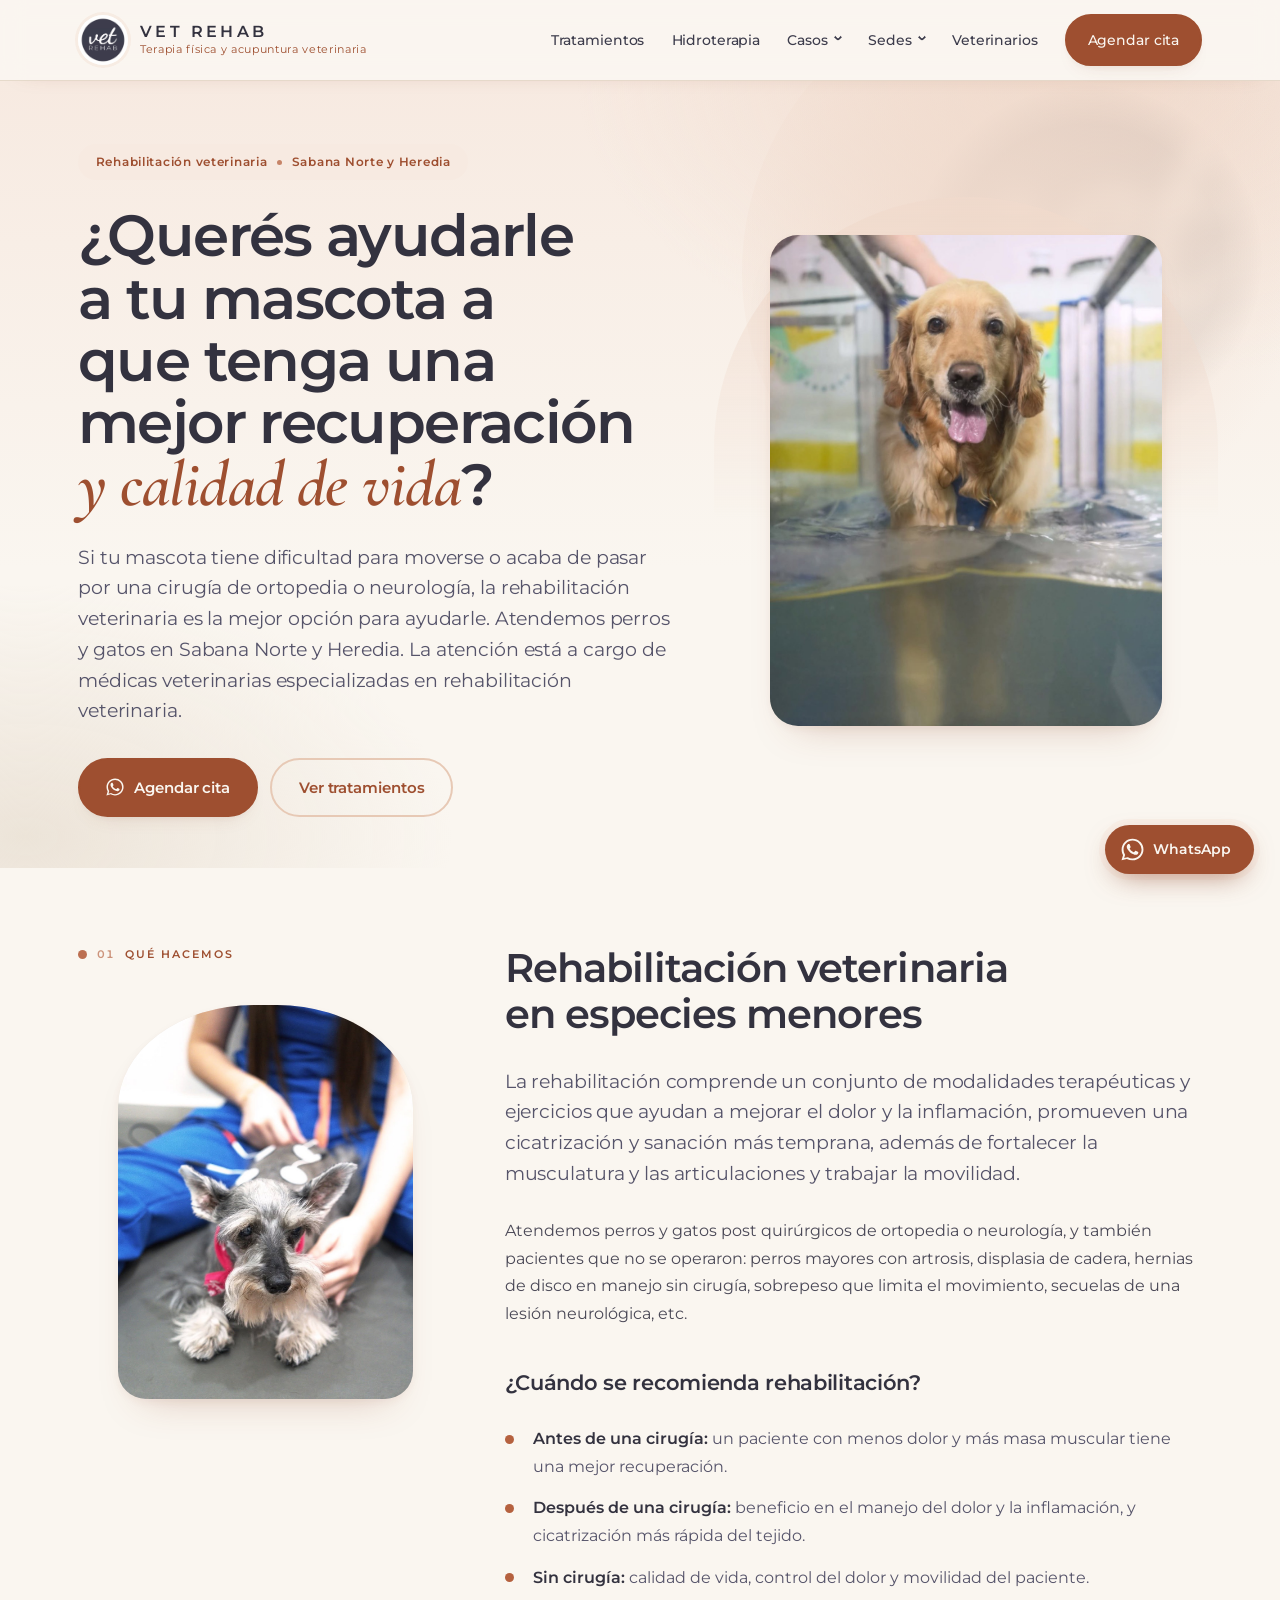
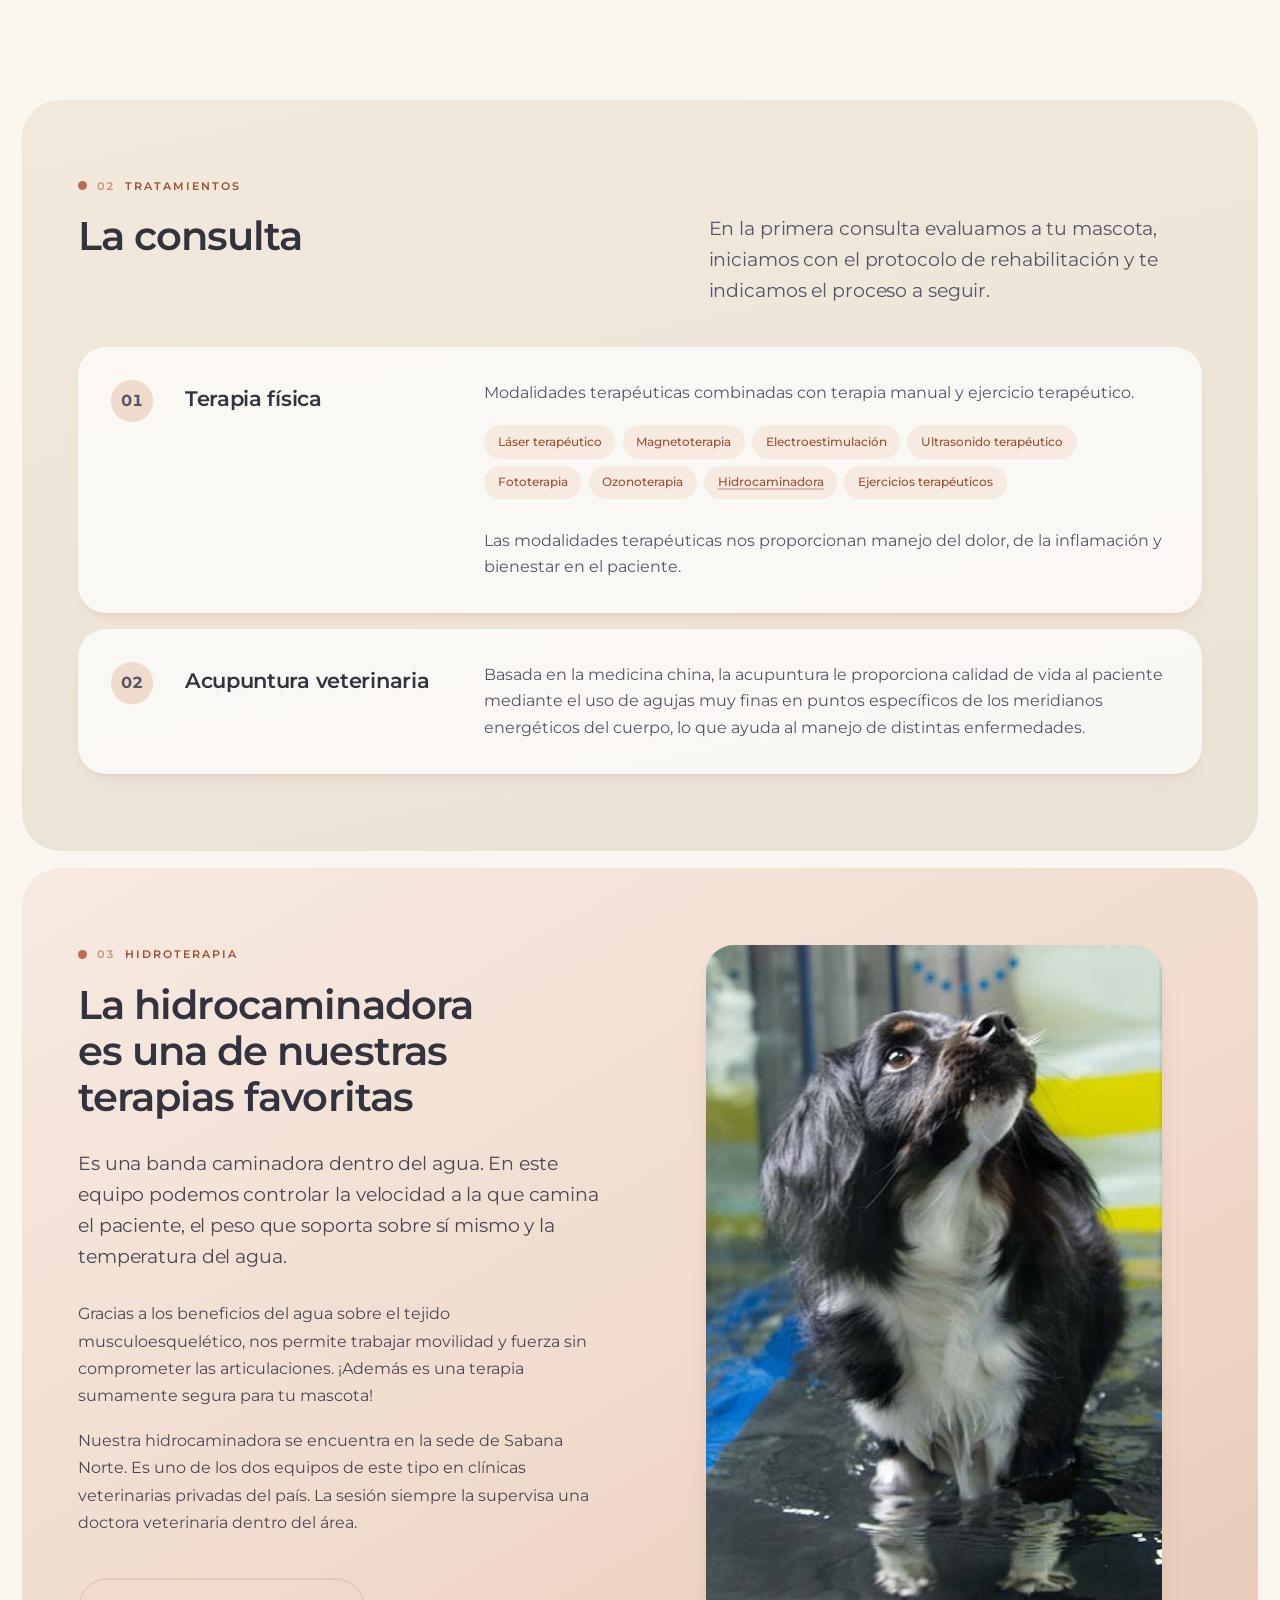
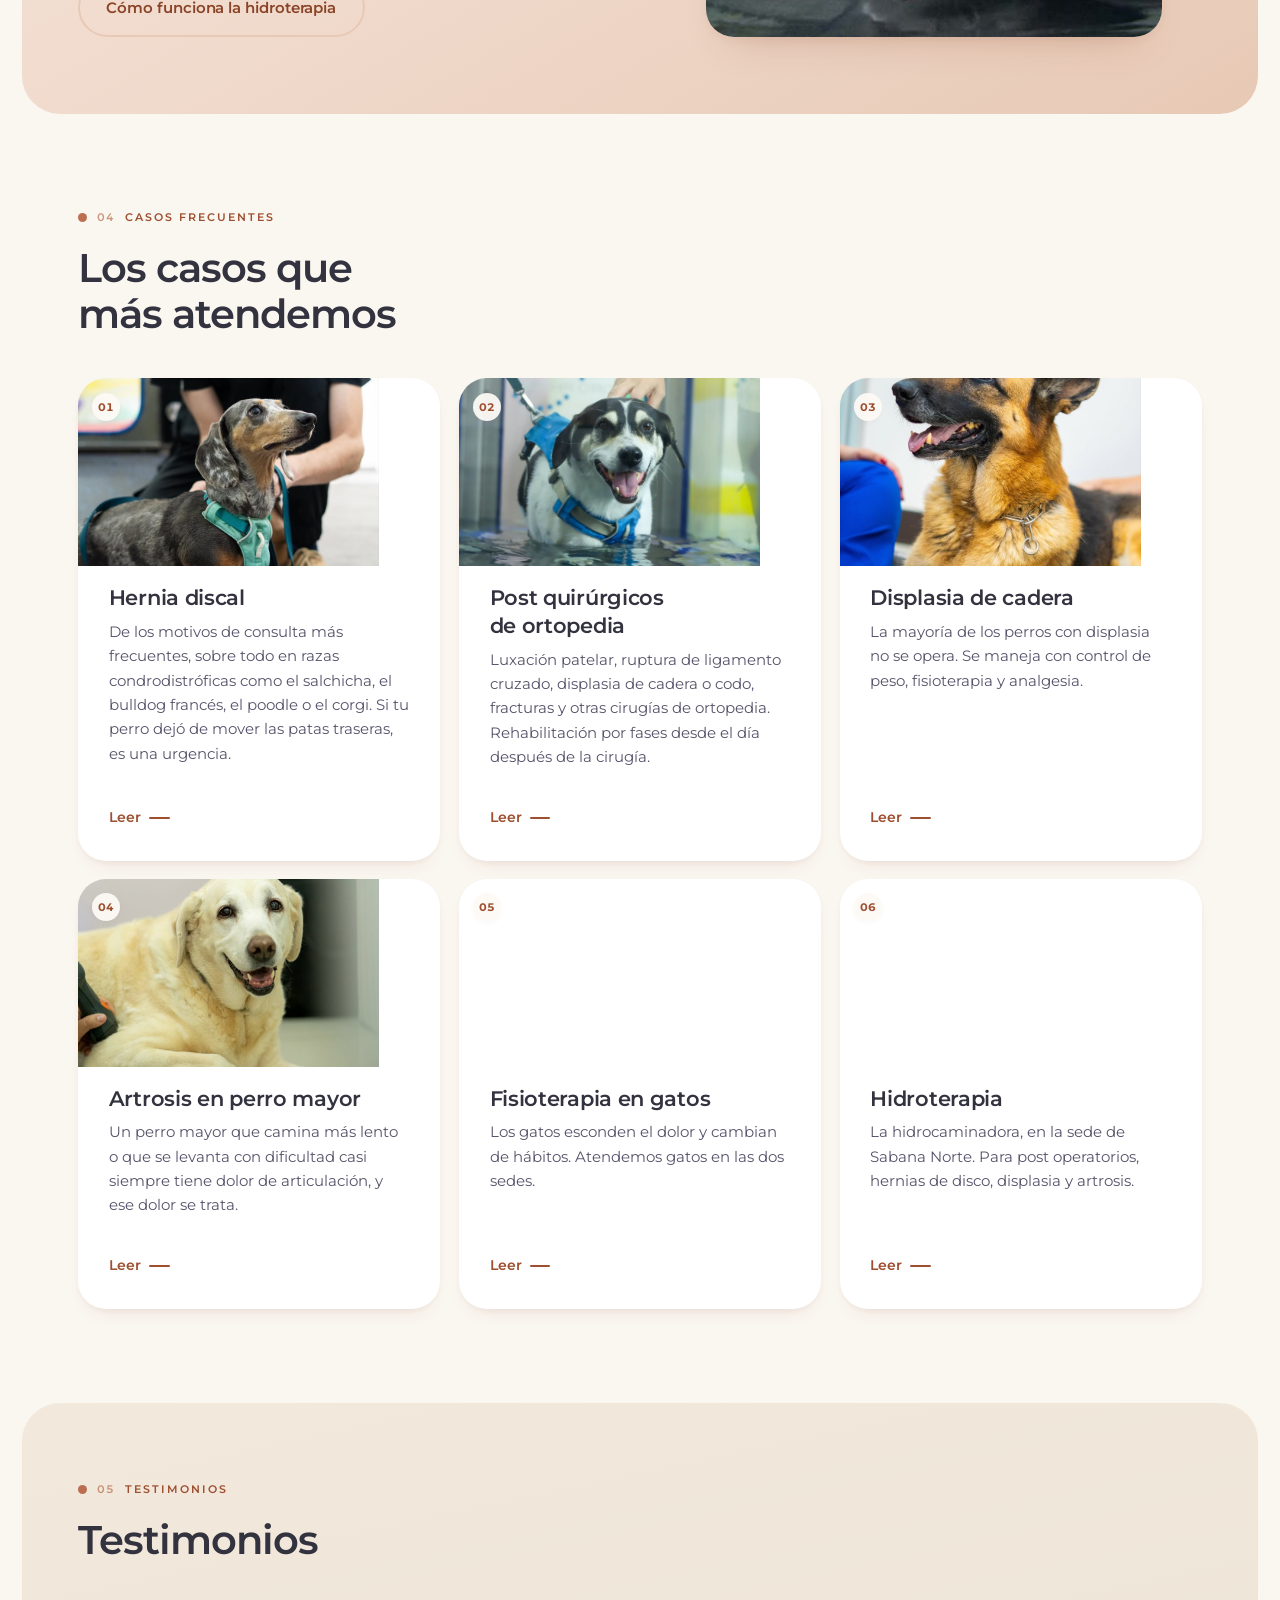
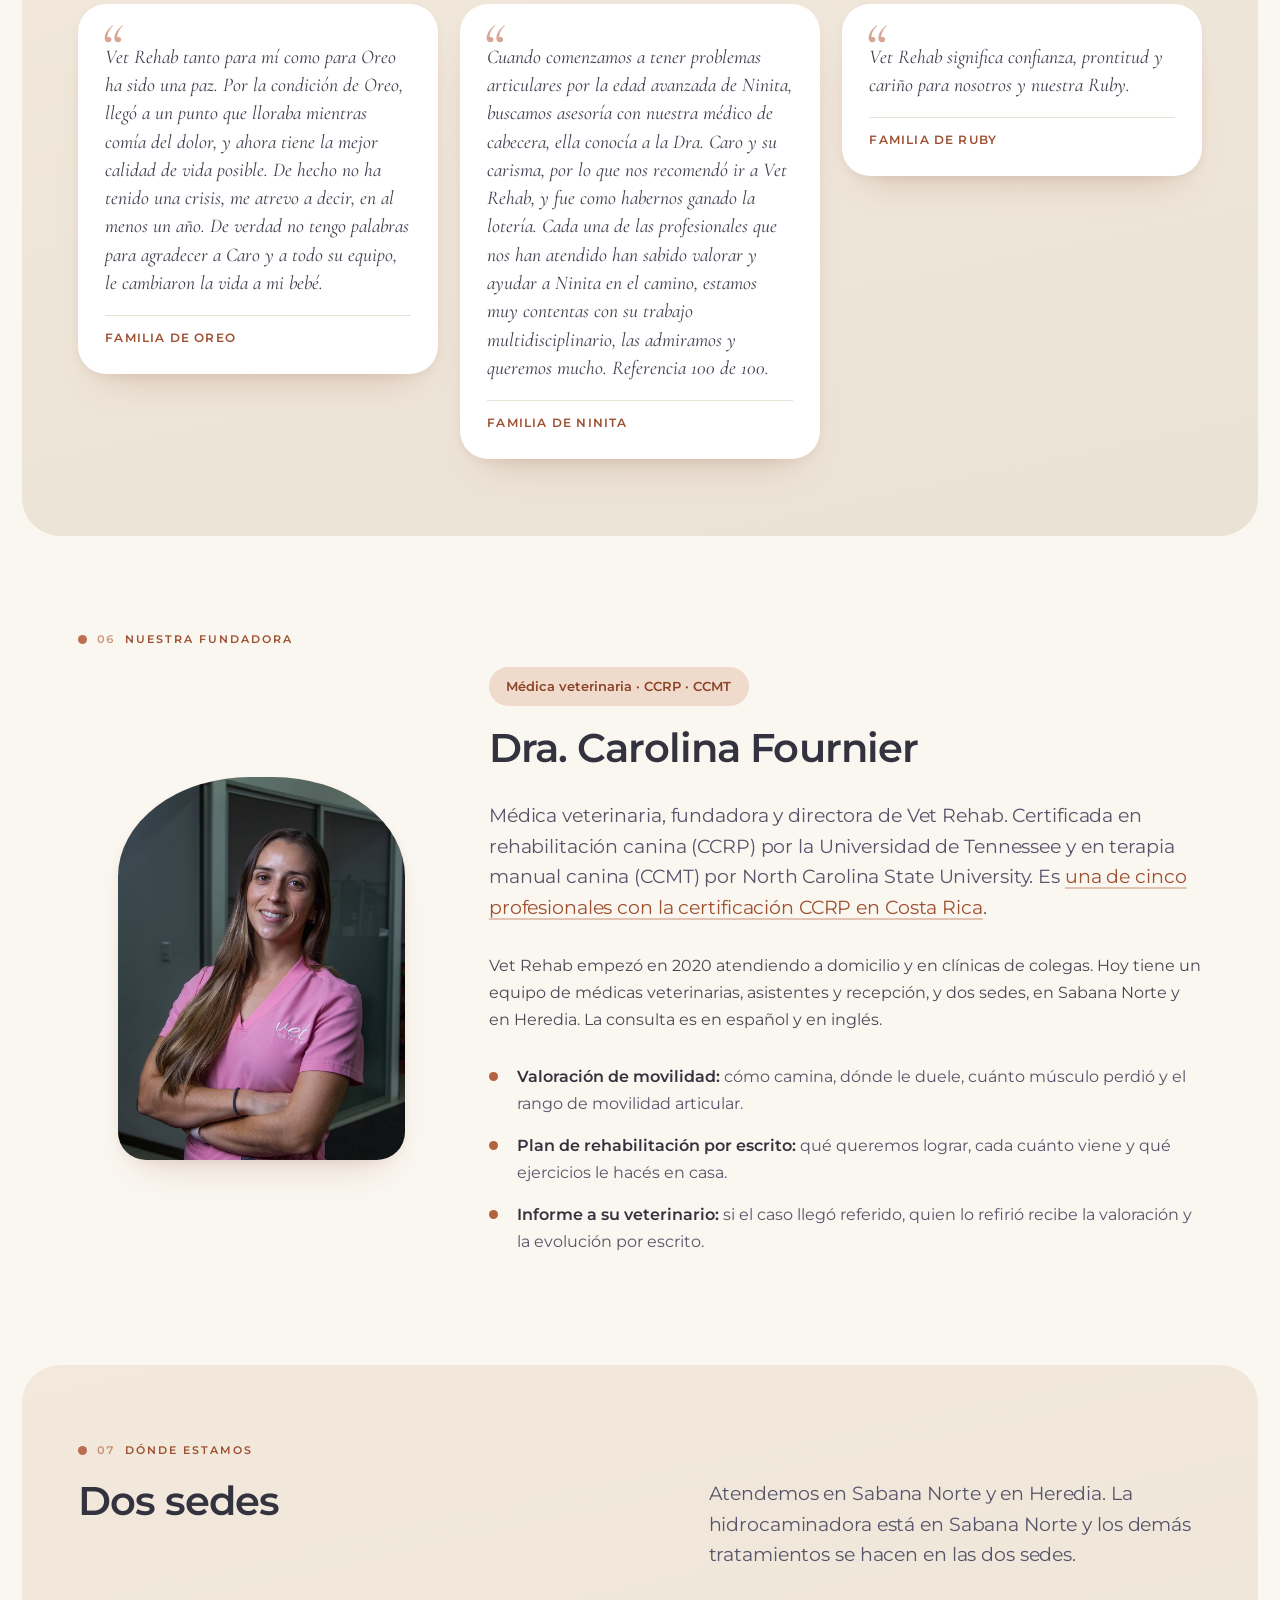
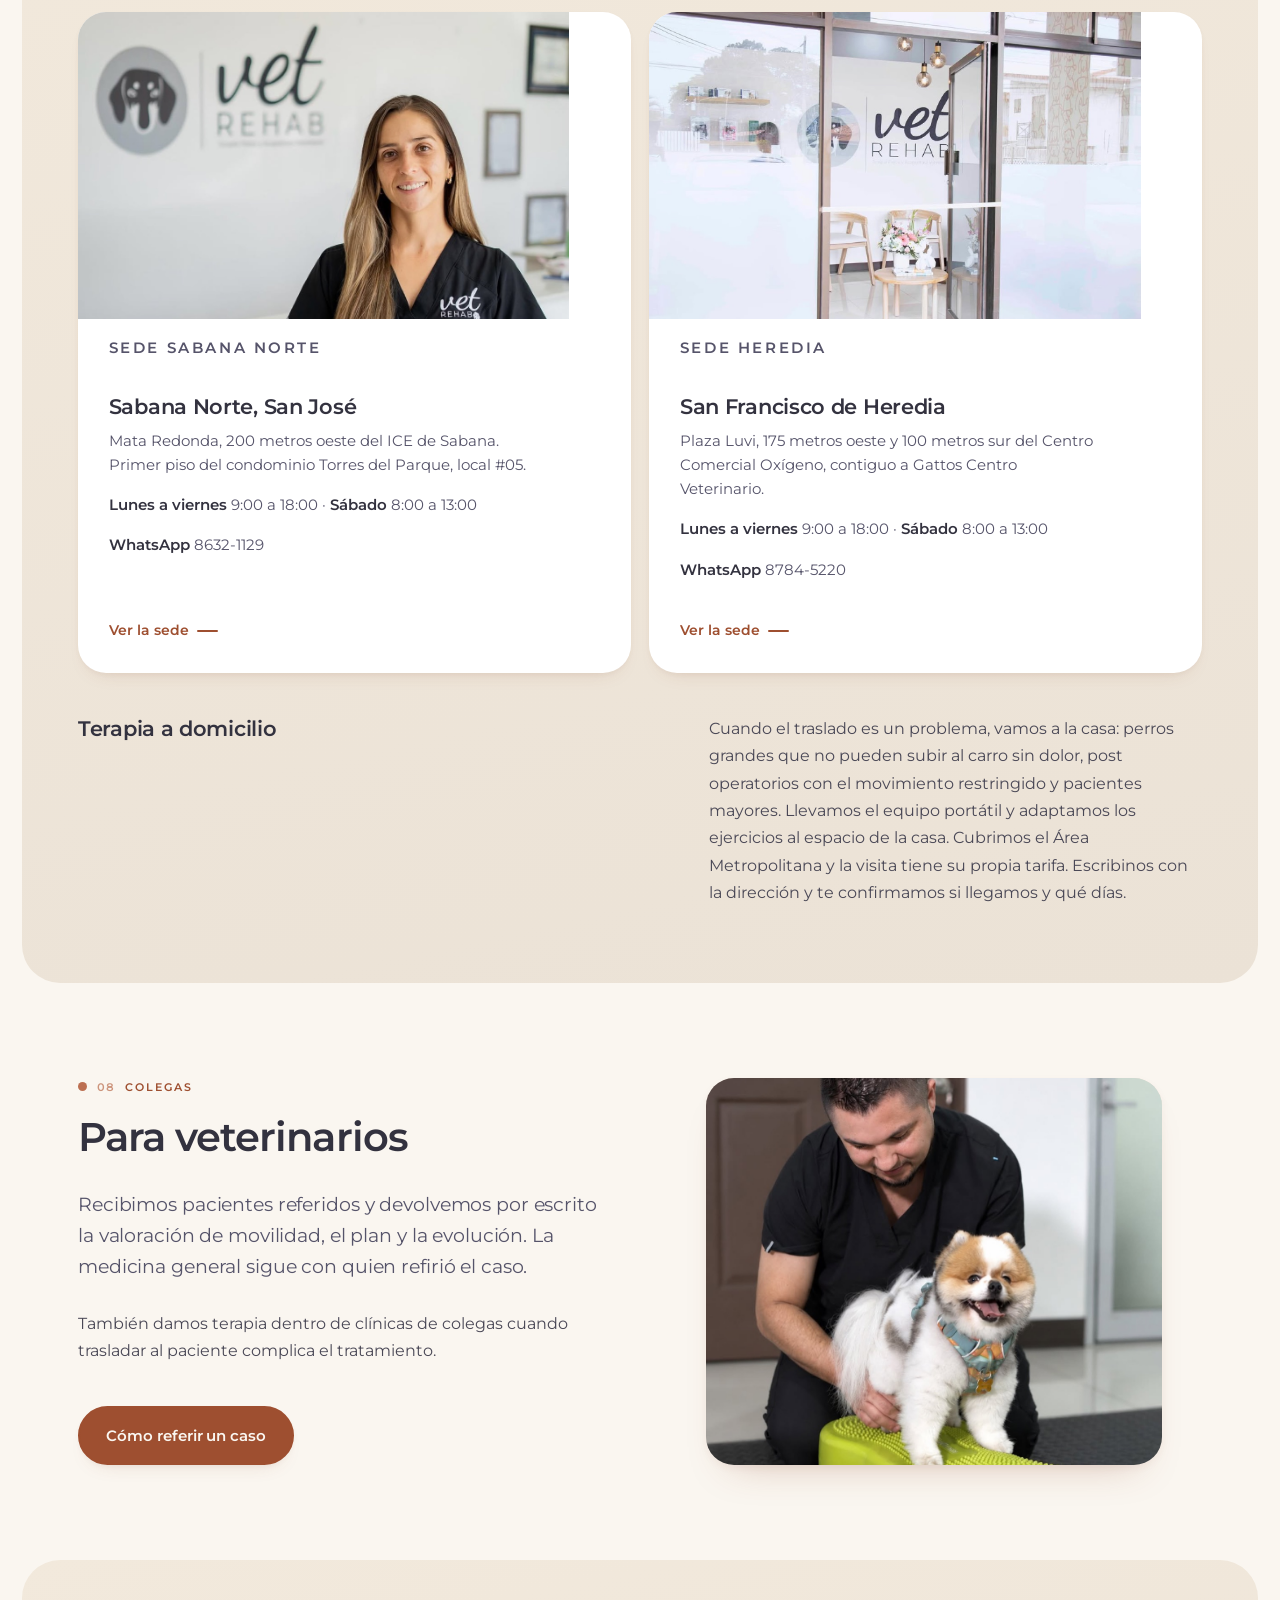
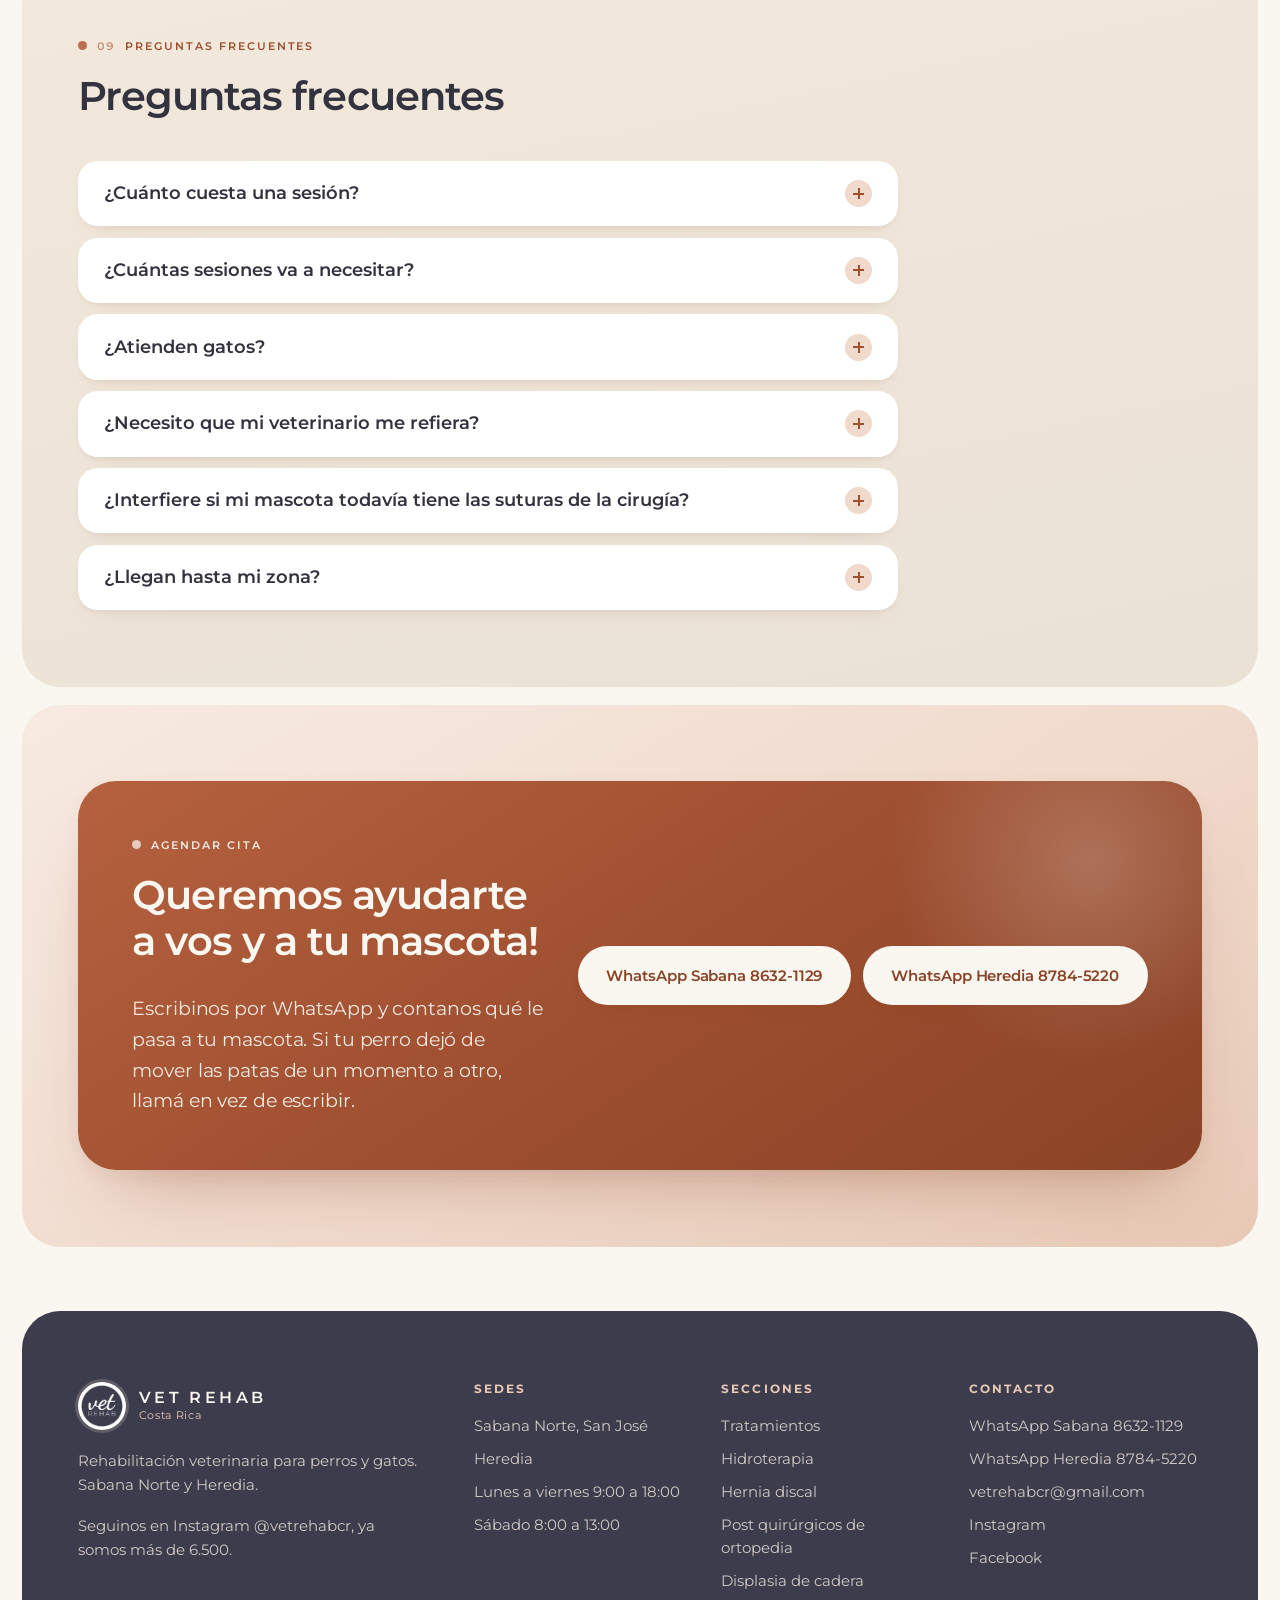
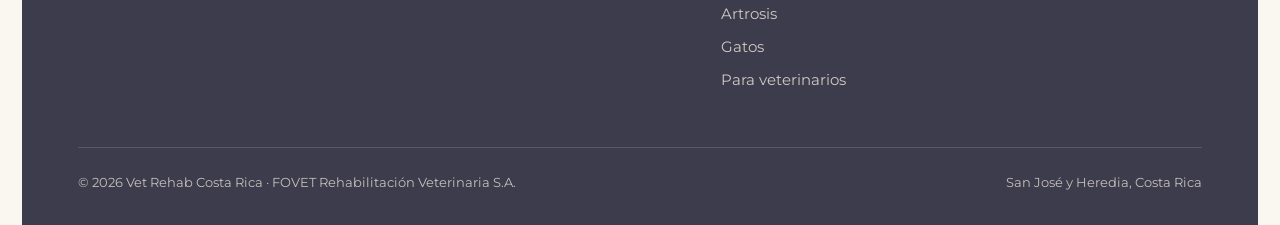
==== site/index.html @ 49cfcc1c "Inicio: «Quién atiende» pasa a «Nuestra fundadora» (pedido de Carolina) Co-Authored-By: Claude Opus " ====
<!DOCTYPE html>
<html lang="es-CR">
<head>
<meta charset="utf-8">
<meta name="viewport" content="width=device-width, initial-scale=1">
<title>Rehabilitación veterinaria en Costa Rica | Vet Rehab</title>
<meta name="description" content="Rehabilitación veterinaria para perros y gatos en Sabana Norte y Heredia. Terapia física, acupuntura e hidrocaminadora, con médicas veterinarias especializadas.">
<link rel="canonical" href="https://vetrehab.cr/">
<meta property="og:type" content="website">
<meta property="og:locale" content="es_CR">
<meta property="og:site_name" content="Vet Rehab Costa Rica">
<meta property="og:title" content="Rehabilitación veterinaria en Costa Rica | Vet Rehab">
<meta property="og:description" content="Rehabilitación veterinaria para perros y gatos en Sabana Norte y Heredia. Terapia física, acupuntura e hidrocaminadora, con médicas veterinarias especializadas.">
<meta property="og:url" content="https://vetrehab.cr/">
<meta property="og:image" content="https://vetrehab.cr/assets/img/hidrocaminadora-golden-01.jpg">
<meta property="og:image:width" content="1080">
<meta property="og:image:height" content="1350">
<meta property="og:image:alt" content="Rehabilitación veterinaria en Costa Rica | Vet Rehab">
<meta name="twitter:card" content="summary_large_image">
<meta name="twitter:title" content="Rehabilitación veterinaria en Costa Rica | Vet Rehab">
<meta name="twitter:description" content="Rehabilitación veterinaria para perros y gatos en Sabana Norte y Heredia. Terapia física, acupuntura e hidrocaminadora, con médicas veterinarias especializadas.">
<meta name="twitter:image" content="https://vetrehab.cr/assets/img/hidrocaminadora-golden-01.jpg">
<meta name="theme-color" content="#3D3C4C">
<link rel="icon" href="assets/icons/favicon-32.png" sizes="32x32" type="image/png">
<link rel="icon" href="assets/icons/icon-192.png" sizes="192x192" type="image/png">
<link rel="apple-touch-icon" href="assets/icons/apple-touch-icon.png">
<link rel="manifest" href="assets/icons/site.webmanifest">
<link rel="preconnect" href="https://fonts.googleapis.com">
<link rel="preconnect" href="https://fonts.gstatic.com" crossorigin>
<link rel="preload" as="image" href="assets/img/hidrocaminadora-golden-01.jpg" fetchpriority="high">
<link rel="stylesheet" href="assets/style.css">
<link rel="stylesheet" href="https://fonts.googleapis.com/css2?family=Cormorant+Garamond:ital,wght@1,400;1,500;1,600&amp;family=Montserrat:wght@400;500;600;700&amp;display=swap" media="print" onload="this.media='all'">
<noscript><link rel="stylesheet" href="https://fonts.googleapis.com/css2?family=Cormorant+Garamond:ital,wght@1,400;1,500;1,600&amp;family=Montserrat:wght@400;500;600;700&amp;display=swap"></noscript>
</head>
<body>

<a class="skip" href="#main">Saltar al contenido</a>

<header class="head">
  <div class="wrap head-in">
    <a class="brand" href="index.html" aria-label="Vet Rehab Costa Rica, inicio">
      <img class="brand-mark" src="assets/logo-vetrehab.jpg" width="50" height="50" alt="Logotipo de Vet Rehab Costa Rica" decoding="async">
      <span class="brand-txt">
        <span class="brand-word">Vet Rehab</span>
        <span class="brand-sub">Terapia física y acupuntura veterinaria</span>
      </span>
    </a>
    <button class="burger" id="burger" aria-expanded="false" aria-controls="nav" aria-label="Abrir menú">
      <span></span><span></span><span></span>
    </button>
    <nav class="nav" id="nav" aria-label="Navegación principal">
      <ul class="nav-list">
        <li><a href="index.html#servicios">Tratamientos</a></li>
        <li><a href="hidroterapia-perros.html">Hidroterapia</a></li>
        <li>
          <details>
            <summary>Casos</summary>
            <ul class="sub">
              <li><a href="hernia-discal-perros.html">Hernia discal</a></li>
              <li><a href="ligamento-cruzado-perro.html">Post quirúrgicos de ortopedia</a></li>
              <li><a href="displasia-cadera-perros.html">Displasia de cadera</a></li>
              <li><a href="artrosis-perro-mayor.html">Artrosis en perro mayor</a></li>
              <li><a href="fisioterapia-gatos.html">Fisioterapia en gatos</a></li>
            </ul>
          </details>
        </li>
        <li>
          <details>
            <summary>Sedes</summary>
            <ul class="sub">
              <li><a href="sede-sabana.html">Sabana Norte</a></li>
              <li><a href="sede-heredia.html">Heredia</a></li>
            </ul>
          </details>
        </li>
        <li><a href="para-veterinarios.html">Veterinarios</a></li>
        <li class="nav-cta"><a class="btn btn-sm" href="https://wa.me/50686321129?text=Hola%2C%20quisiera%20informaci%C3%B3n%20sobre%20rehabilitaci%C3%B3n%20para%20mi%20mascota" rel="noopener">Agendar cita</a></li>
      </ul>
    </nav>
  </div>
</header>

<main id="main">

<section class="hero">
  <img class="hero-disc" src="assets/logo-vetrehab.jpg" alt="" aria-hidden="true" width="640" height="640" decoding="async">
  <div class="wrap">
    <div class="hero-grid">
      <div>
        <p class="hero-kicker rise rise-1">
          <span>Rehabilitación veterinaria</span>
          <span class="dot" aria-hidden="true"></span>
          <span>Sabana Norte y Heredia</span>
        </p>
        <h1 class="rise rise-2">¿Querés ayudarle a tu mascota a que tenga una mejor recuperación <span class="nowrap"><em>y calidad de vida</em>?</span></h1>
        <p class="lead hero-lead rise rise-3">Si tu mascota tiene dificultad para moverse o acaba de pasar por una cirugía de ortopedia o neurología, la rehabilitación veterinaria es la mejor opción para ayudarle. Atendemos perros y gatos en Sabana Norte y Heredia. La atención está a cargo de médicas veterinarias especializadas en rehabilitación veterinaria.</p>
        <div class="btns rise rise-4">
          <a class="btn" href="https://wa.me/50686321129?text=Hola%2C%20quisiera%20informaci%C3%B3n%20sobre%20rehabilitaci%C3%B3n%20para%20mi%20mascota" rel="noopener">
            <svg viewBox="0 0 24 24" aria-hidden="true"><path d="M17.47 14.38c-.3-.15-1.76-.87-2.03-.97-.27-.1-.47-.15-.67.15-.2.3-.77.97-.94 1.17-.17.2-.35.22-.65.07-.3-.15-1.26-.46-2.4-1.48-.89-.79-1.49-1.77-1.66-2.07-.17-.3-.02-.46.13-.61.13-.13.3-.35.45-.52.15-.17.2-.3.3-.5.1-.2.05-.37-.02-.52-.07-.15-.67-1.61-.92-2.21-.24-.58-.49-.5-.67-.51h-.57c-.2 0-.52.07-.79.37-.27.3-1.04 1.02-1.04 2.48s1.07 2.88 1.22 3.08c.15.2 2.1 3.2 5.08 4.49.71.31 1.26.49 1.69.63.71.23 1.36.19 1.87.12.57-.09 1.76-.72 2.01-1.41.25-.69.25-1.29.17-1.41-.07-.12-.27-.2-.57-.35zM12.04 21.5h-.01a9.4 9.4 0 0 1-4.79-1.31l-.34-.2-3.56.93.95-3.47-.22-.36a9.38 9.38 0 0 1-1.44-5.01c0-5.19 4.23-9.41 9.42-9.41 2.52 0 4.88.98 6.66 2.76a9.35 9.35 0 0 1 2.76 6.66c0 5.19-4.23 9.41-9.43 9.41zm8.02-17.43A11.36 11.36 0 0 0 12.04.75C5.76.75.65 5.86.65 12.14c0 2.01.53 3.97 1.53 5.7L.55 23.25l5.55-1.46a11.36 11.36 0 0 0 5.94 1.52h.01c6.28 0 11.39-5.11 11.39-11.39 0-3.04-1.19-5.9-3.34-8.05z"/></svg>
            Agendar cita
          </a>
          <a class="btn btn-ghost" href="#servicios">Ver tratamientos</a>
        </div>
      </div>

      <div class="hero-side rise rise-4">
        <figure class="photo has-img hero-photo"><img src="assets/img/hidrocaminadora-golden-01.jpg" alt="Golden retriever caminando dentro de la hidrocaminadora con el agua a la altura del pecho" width="1080" height="1350" decoding="async" fetchpriority="high"></figure>
      </div>
    </div>
  </div>
</section>

<section class="sec">
  <div class="wrap">
    <div class="split">
      <div>
        <p class="eyebrow"><span class="eyebrow-num">01</span> Qué hacemos</p>
        <figure class="photo has-img photo-tall mt-3"><img src="assets/img/electroestimulacion-schnauzer-01.jpg" alt="Schnauzer echado mientras la terapeuta le coloca los electrodos de electroestimulación en el lomo" loading="lazy" decoding="async"></figure>
      </div>
      <div>
        <h2>Rehabilitación veterinaria en especies menores</h2>
        <p class="lead mt-2">La rehabilitación comprende un conjunto de modalidades terapéuticas y ejercicios que ayudan a mejorar el dolor y la inflamación, promueven una cicatrización y sanación más temprana, además de fortalecer la musculatura y las articulaciones y trabajar la movilidad.</p>
        <p class="mt-2">Atendemos perros y gatos post quirúrgicos de ortopedia o neurología, y también pacientes que no se operaron: perros mayores con artrosis, displasia de cadera, hernias de disco en manejo sin cirugía, sobrepeso que limita el movimiento, secuelas de una lesión neurológica, etc.</p>
        <h3 class="mt-3">¿Cuándo se recomienda rehabilitación?</h3>
        <ul class="list-check mt-2">
          <li><b>Antes de una cirugía:</b> un paciente con menos dolor y más masa muscular tiene una mejor recuperación.</li>
          <li><b>Después de una cirugía:</b> beneficio en el manejo del dolor y la inflamación, y cicatrización más rápida del tejido.</li>
          <li><b>Sin cirugía:</b> calidad de vida, control del dolor y movilidad del paciente.</li>
        </ul>
      </div>
    </div>
  </div>
</section>

<section class="sec sec-sand" id="servicios">
  <div class="wrap">
    <p class="eyebrow"><span class="eyebrow-num">02</span> Tratamientos</p>
    <div class="split split-wide-left mb-2">
      <h2>La consulta</h2>
      <div>
        <p class="lead">En la primera consulta evaluamos a tu mascota, iniciamos con el protocolo de rehabilitación y te indicamos el proceso a seguir.</p>
      </div>
    </div>

    <div class="svc mt-3">
      <article class="svc-item" id="terapia-fisica">
        <div class="svc-in">
          <p class="svc-n">01</p>
          <h3>Terapia física</h3>
          <div>
            <p>Modalidades terapéuticas combinadas con terapia manual y ejercicio terapéutico.</p>
            <ul class="svc-tags">
              <li>Láser terapéutico</li>
              <li>Magnetoterapia</li>
              <li>Electroestimulación</li>
              <li>Ultrasonido terapéutico</li>
              <li>Fototerapia</li>
              <li>Ozonoterapia</li>
              <li><a href="hidroterapia-perros.html">Hidrocaminadora</a></li>
              <li>Ejercicios terapéuticos</li>
            </ul>
            <p class="mt-2">Las modalidades terapéuticas nos proporcionan manejo del dolor, de la inflamación y bienestar en el paciente.</p>
          </div>
        </div>
      </article>

      <article class="svc-item" id="acupuntura">
        <div class="svc-in">
          <p class="svc-n">02</p>
          <h3>Acupuntura veterinaria</h3>
          <div>
            <p>Basada en la medicina china, la acupuntura le proporciona calidad de vida al paciente mediante el uso de agujas muy finas en puntos específicos de los meridianos energéticos del cuerpo, lo que ayuda al manejo de distintas enfermedades.</p>
          </div>
        </div>
      </article>
    </div>
  </div>
</section>

<section class="sec sec-ink">
  <div class="wrap">
    <div class="split split-even">
      <div>
        <p class="eyebrow"><span class="eyebrow-num">03</span> Hidroterapia</p>
        <h2>La hidrocaminadora es una de nuestras terapias favoritas</h2>
        <p class="lead mt-2">Es una banda caminadora dentro del agua. En este equipo podemos controlar la velocidad a la que camina el paciente, el peso que soporta sobre sí mismo y la temperatura del agua.</p>
        <p class="mt-2">Gracias a los beneficios del agua sobre el tejido musculoesquelético, nos permite trabajar movilidad y fuerza sin comprometer las articulaciones. ¡Además es una terapia sumamente segura para tu mascota!</p>
        <p>Nuestra hidrocaminadora se encuentra en la sede de Sabana Norte. Es uno de los dos equipos de este tipo en clínicas veterinarias privadas del país. La sesión siempre la supervisa una doctora veterinaria dentro del área.</p>
        <div class="btns mt-3">
          <a class="btn btn-ghost" href="hidroterapia-perros.html">Cómo funciona la hidroterapia</a>
        </div>
      </div>
      <figure class="photo has-img photo-wide"><img src="assets/img/hidrocaminadora-cocker-01.jpg" alt="Cocker spaniel caminando dentro de la hidrocaminadora con el agua a la altura del pecho" loading="lazy" decoding="async"></figure>
    </div>
  </div>
</section>

<section class="sec">
  <div class="wrap">
    <p class="eyebrow"><span class="eyebrow-num">04</span> Casos frecuentes</p>
    <div class="split split-wide-left mb-2">
      <h2>Los casos que más atendemos</h2>
    </div>

    <div class="grid g-3 grid-index mt-3">
      <a class="card card-link has-img" href="hernia-discal-perros.html">
        <img class="card-img" src="assets/img/terapeuta-dachshund-01.jpg" alt="Terapeuta sosteniendo de pie a un perro salchicha con arnés de soporte" loading="lazy" decoding="async">
        <h3>Hernia discal</h3>
        <p>De los motivos de consulta más frecuentes, sobre todo en razas condrodistróficas como el salchicha, el bulldog francés, el poodle o el corgi. Si tu perro dejó de mover las patas traseras, es una urgencia.</p>
        <span class="card-more">Leer</span>
      </a>
      <a class="card card-link has-img" href="ligamento-cruzado-perro.html">
        <img class="card-img" src="assets/img/hidrocaminadora-perro-feliz-01.jpg" alt="Perro caminando dentro de la hidrocaminadora" loading="lazy" decoding="async">
        <h3>Post quirúrgicos de ortopedia</h3>
        <p>Luxación patelar, ruptura de ligamento cruzado, displasia de cadera o codo, fracturas y otras cirugías de ortopedia. Rehabilitación por fases desde el día después de la cirugía.</p>
        <span class="card-more">Leer</span>
      </a>
      <a class="card card-link has-img" href="displasia-cadera-perros.html">
        <img class="card-img" src="assets/img/paciente-pastor-aleman-01.jpg" alt="Pastor alemán echado en la colchoneta de terapia" loading="lazy" decoding="async">
        <h3>Displasia de cadera</h3>
        <p>La mayoría de los perros con displasia no se opera. Se maneja con control de peso, fisioterapia y analgesia.</p>
        <span class="card-more">Leer</span>
      </a>
      <a class="card card-link has-img" href="artrosis-perro-mayor.html">
        <img class="card-img" src="assets/img/paciente-labrador-senior-01.jpg" alt="Labrador mayor durante una sesión de láser terapéutico" loading="lazy" decoding="async">
        <h3>Artrosis en perro mayor</h3>
        <p>Un perro mayor que camina más lento o que se levanta con dificultad casi siempre tiene dolor de articulación, y ese dolor se trata.</p>
        <span class="card-more">Leer</span>
      </a>
      <a class="card card-link has-img" href="fisioterapia-gatos.html">
        <img class="card-img" src="assets/img/laser-gato-01.jpg" alt="Terapeuta aplicando láser terapéutico a un gato" loading="lazy" decoding="async">
        <h3>Fisioterapia en gatos</h3>
        <p>Los gatos esconden el dolor y cambian de hábitos. Atendemos gatos en las dos sedes.</p>
        <span class="card-more">Leer</span>
      </a>
      <a class="card card-link has-img" href="hidroterapia-perros.html">
        <img class="card-img" src="assets/img/hidrocaminadora-pomerania-01.jpg" alt="Pomerania caminando dentro de la hidrocaminadora" loading="lazy" decoding="async">
        <h3>Hidroterapia</h3>
        <p>La hidrocaminadora, en la sede de Sabana Norte. Para post operatorios, hernias de disco, displasia y artrosis.</p>
        <span class="card-more">Leer</span>
      </a>
    </div>
  </div>
</section>

<section class="sec sec-sand">
  <div class="wrap">
    <p class="eyebrow"><span class="eyebrow-num">05</span> Testimonios</p>
    <h2 class="mb-2">Testimonios</h2>
    <div class="testimonios mt-3">
      <figure class="testimonio">
        <blockquote><p>Vet Rehab tanto para mí como para Oreo ha sido una paz. Por la condición de Oreo, llegó a un punto que lloraba mientras comía del dolor, y ahora tiene la mejor calidad de vida posible. De hecho no ha tenido una crisis, me atrevo a decir, en al menos un año. De verdad no tengo palabras para agradecer a Caro y a todo su equipo, le cambiaron la vida a mi bebé.</p></blockquote>
        <figcaption>Familia de Oreo</figcaption>
      </figure>
      <figure class="testimonio">
        <blockquote><p>Cuando comenzamos a tener problemas articulares por la edad avanzada de Ninita, buscamos asesoría con nuestra médico de cabecera, ella conocía a la Dra. Caro y su carisma, por lo que nos recomendó ir a Vet Rehab, y fue como habernos ganado la lotería. Cada una de las profesionales que nos han atendido han sabido valorar y ayudar a Ninita en el camino, estamos muy contentas con su trabajo multidisciplinario, las admiramos y queremos mucho. Referencia 100 de 100.</p></blockquote>
        <figcaption>Familia de Ninita</figcaption>
      </figure>
      <figure class="testimonio">
        <blockquote><p>Vet Rehab significa confianza, prontitud y cariño para nosotros y nuestra Ruby.</p></blockquote>
        <figcaption>Familia de Ruby</figcaption>
      </figure>
    </div>
  </div>
</section>

<section class="sec">
  <div class="wrap">
    <p class="eyebrow"><span class="eyebrow-num">06</span> Nuestra fundadora</p>
    <div class="cred">
      <figure class="photo has-img photo-tall"><img src="assets/img/dra-carolina-retrato-01.jpg" alt="Retrato de la Dra. Carolina Fournier con el uniforme de Vet Rehab" loading="lazy" decoding="async"></figure>
      <!-- [CONFIRMAR con Carolina: que esta foto (uniforme rosado, post "Soy la Dra. Carolina", ago 2025) es ella. Pidió foto y resumen de CV de cada doctora: faltan nombres, colegiaturas y fotos de las demás.] -->
      <div>
        <p class="cred-badge">Médica veterinaria &middot; CCRP &middot; CCMT</p>
        <h2>Dra. Carolina Fournier</h2>
        <p class="lead mt-2">Médica veterinaria, fundadora y directora de Vet Rehab. Certificada en rehabilitación canina (CCRP) por la Universidad de Tennessee y en terapia manual canina (CCMT) por North Carolina State University. Es <a href="https://www.ncsuvetce.com/canine-rehab-ccrp/ccrp-costa-rica/" rel="noopener">una de cinco profesionales con la certificación CCRP en Costa Rica</a>.</p>
        <p class="mt-2">Vet Rehab empezó en 2020 atendiendo a domicilio y en clínicas de colegas. Hoy tiene un equipo de médicas veterinarias, asistentes y recepción, y dos sedes, en Sabana Norte y en Heredia. La consulta es en español y en inglés.</p>
        <ul class="list-check mt-2">
          <li><b>Valoración de movilidad:</b> cómo camina, dónde le duele, cuánto músculo perdió y el rango de movilidad articular.</li>
          <li><b>Plan de rehabilitación por escrito:</b> qué queremos lograr, cada cuánto viene y qué ejercicios le hacés en casa.</li>
          <li><b>Informe a su veterinario:</b> si el caso llegó referido, quien lo refirió recibe la valoración y la evolución por escrito.</li>
        </ul>
      </div>
    </div>
  </div>
</section>

<section class="sec sec-sand">
  <div class="wrap">
    <p class="eyebrow"><span class="eyebrow-num">07</span> Dónde estamos</p>
    <div class="split split-wide-left mb-2">
      <h2>Dos sedes</h2>
      <p class="lead">Atendemos en Sabana Norte y en Heredia. La hidrocaminadora está en Sabana Norte y los demás tratamientos se hacen en las dos sedes.</p>
    </div>

    <div class="grid g-2 mt-3">
      <a class="card card-link has-img" href="sede-sabana.html">
        <img class="card-img pos-top" src="assets/img/dra-caro-recepcion-sabana-01.jpg" alt="Dra. Carolina Fournier en la recepción de la sede de Sabana Norte" loading="lazy" decoding="async">
        <p class="micro">Sede Sabana Norte</p>
        <h3 class="mt-1">Sabana Norte, San José</h3>
        <p>Mata Redonda, 200 metros oeste del ICE de Sabana. Primer piso del condominio Torres del Parque, local #05.</p>
        <p><b>Lunes a viernes</b> 9:00 a 18:00 &middot; <b>Sábado</b> 8:00 a 13:00</p>
        <p><b>WhatsApp</b> 8632-1129</p>
        <span class="card-more">Ver la sede</span>
      </a>
      <a class="card card-link has-img" href="sede-heredia.html">
        <img class="card-img" src="assets/img/sede-heredia-fachada-01.jpg" alt="Fachada de la sede de Heredia" loading="lazy" decoding="async">
        <p class="micro">Sede Heredia</p>
        <h3 class="mt-1">San Francisco de Heredia</h3>
        <p>Plaza Luvi, 175 metros oeste y 100 metros sur del Centro Comercial Oxígeno, contiguo a Gattos Centro Veterinario.</p>
        <p><b>Lunes a viernes</b> 9:00 a 18:00 &middot; <b>Sábado</b> 8:00 a 13:00</p>
        <p><b>WhatsApp</b> 8784-5220</p>
        <span class="card-more">Ver la sede</span>
      </a>
    </div>

    <div class="split split-wide-left mt-3" id="domicilio">
      <h3>Terapia a domicilio</h3>
      <p>Cuando el traslado es un problema, vamos a la casa: perros grandes que no pueden subir al carro sin dolor, post operatorios con el movimiento restringido y pacientes mayores. Llevamos el equipo portátil y adaptamos los ejercicios al espacio de la casa. Cubrimos el Área Metropolitana y la visita tiene su propia tarifa. Escribinos con la dirección y te confirmamos si llegamos y qué días.</p>
    </div>
  </div>
</section>

<section class="sec">
  <div class="wrap">
    <div class="split split-even">
      <div>
        <p class="eyebrow"><span class="eyebrow-num">08</span> Colegas</p>
        <h2>Para veterinarios</h2>
        <p class="lead mt-2">Recibimos pacientes referidos y devolvemos por escrito la valoración de movilidad, el plan y la evolución. La medicina general sigue con quien refirió el caso.</p>
        <p class="mt-2">También damos terapia dentro de clínicas de colegas cuando trasladar al paciente complica el tratamiento.</p>
        <div class="btns mt-3">
          <a class="btn" href="para-veterinarios.html">Cómo referir un caso</a>
        </div>
      </div>
      <figure class="photo has-img"><img src="assets/img/equilibrio-pomerania-01.jpg" alt="Terapeuta trabajando equilibrio con un pomerania sobre una plataforma" loading="lazy" decoding="async"></figure>
    </div>
  </div>
</section>

<section class="sec sec-sand">
  <div class="wrap wrap-narrow">
    <p class="eyebrow"><span class="eyebrow-num">09</span> Preguntas frecuentes</p>
    <h2 class="mb-2">Preguntas frecuentes</h2>

    <div class="faq mt-3">
      <details>
        <summary>¿Cuánto cuesta una sesión?</summary>
        <div class="faq-a"><p>Los precios de la valoración, de las sesiones en clínica y de la visita a domicilio te los mandamos por WhatsApp. Contanos qué le pasa a tu mascota y de qué zona venís.</p></div>
        <!-- [PENDIENTE: Carolina pidió publicar los precios en lista. Sustituir este párrafo por la lista cuando los mande.] -->
      </details>
      <details>
        <summary>¿Cuántas sesiones va a necesitar?</summary>
        <div class="faq-a"><p>Cada paciente y cada recuperación son distintos, por lo que debemos evaluarlo primero para poder darte un estimado de sesiones para una recuperación exitosa.</p></div>
      </details>
      <details>
        <summary>¿Atienden gatos?</summary>
        <div class="faq-a"><p>Claro. En ambas sedes atendemos gatos también. <a href="fisioterapia-gatos.html">Más sobre fisioterapia en gatos</a>.</p></div>
      </details>
      <details>
        <summary>¿Necesito que mi veterinario me refiera?</summary>
        <div class="faq-a"><p>Trabajamos con muchos pacientes referidos directamente por colegas ortopedistas, pero no es necesario que te refieran. Te van a atender médicas veterinarias capacitadas para examinar a tu mascota y orientarte en los pasos a seguir. Si ya tenés exámenes como radiografías, TAC o resonancia, traelos a la consulta.</p></div>
      </details>
      <details>
        <summary>¿Interfiere si mi mascota todavía tiene las suturas de la cirugía?</summary>
        <div class="faq-a"><p>Para nada. De hecho, cuanto antes se inicie el proceso de rehabilitación después de una cirugía de ortopedia o neurología, mejor.</p></div>
      </details>
      <details>
        <summary>¿Llegan hasta mi zona?</summary>
        <div class="faq-a"><p>Tenemos sede en Sabana Norte y en Heredia, y hacemos visitas a domicilio en el Área Metropolitana. Escribinos con la dirección y te confirmamos si llegamos y qué días.</p></div>
      </details>
    </div>
  </div>
</section>

<section class="sec sec-ink">
  <div class="wrap">
    <div class="cta-band">
      <div>
        <p class="eyebrow">Agendar cita</p>
        <h2>Queremos ayudarte a vos y a tu mascota!</h2>
        <p class="lead mt-2">Escribinos por WhatsApp y contanos qué le pasa a tu mascota. Si tu perro dejó de mover las patas de un momento a otro, llamá en vez de escribir.</p>
      </div>
      <div class="btns">
        <a class="btn btn-clay" href="https://wa.me/50686321129?text=Hola%2C%20quisiera%20informaci%C3%B3n%20sobre%20rehabilitaci%C3%B3n%20para%20mi%20mascota" rel="noopener">WhatsApp Sabana 8632-1129</a>
        <a class="btn btn-clay" href="https://wa.me/50687845220?text=Hola%2C%20quisiera%20informaci%C3%B3n%20sobre%20rehabilitaci%C3%B3n%20para%20mi%20mascota" rel="noopener">WhatsApp Heredia 8784-5220</a>
      </div>
    </div>
  </div>
</section>

</main>

<footer class="foot">
  <div class="wrap">
    <div class="foot-grid">
      <div>
        <div class="foot-mark">
          <img src="assets/logo-vetrehab.jpg" width="46" height="46" alt="" decoding="async">
          <span class="brand-txt">
            <span class="brand-word">Vet Rehab</span>
            <span class="brand-sub">Costa Rica</span>
          </span>
        </div>
        <p>Rehabilitación veterinaria para perros y gatos. Sabana Norte y Heredia.</p>
        <p>Seguinos en Instagram <a href="https://www.instagram.com/vetrehabcr/" rel="noopener">@vetrehabcr</a>, ya somos más de 6.500.</p>
      </div>
      <div>
        <h4>Sedes</h4>
        <ul>
          <li><a href="sede-sabana.html">Sabana Norte, San José</a></li>
          <li><a href="sede-heredia.html">Heredia</a></li>
          <li>Lunes a viernes 9:00 a 18:00</li>
          <li>Sábado 8:00 a 13:00</li>
        </ul>
      </div>
      <div>
        <h4>Secciones</h4>
        <ul>
          <li><a href="index.html#servicios">Tratamientos</a></li>
          <li><a href="hidroterapia-perros.html">Hidroterapia</a></li>
          <li><a href="hernia-discal-perros.html">Hernia discal</a></li>
          <li><a href="ligamento-cruzado-perro.html">Post quirúrgicos de ortopedia</a></li>
          <li><a href="displasia-cadera-perros.html">Displasia de cadera</a></li>
          <li><a href="artrosis-perro-mayor.html">Artrosis</a></li>
          <li><a href="fisioterapia-gatos.html">Gatos</a></li>
          <li><a href="para-veterinarios.html">Para veterinarios</a></li>
        </ul>
      </div>
      <div>
        <h4>Contacto</h4>
        <ul>
          <li><a href="https://wa.me/50686321129" rel="noopener">WhatsApp Sabana 8632-1129</a></li>
          <li><a href="https://wa.me/50687845220" rel="noopener">WhatsApp Heredia 8784-5220</a></li>
          <li><a href="mailto:vetrehabcr@gmail.com">vetrehabcr@gmail.com</a></li>
          <li><a href="https://www.instagram.com/vetrehabcr/" rel="noopener">Instagram</a></li>
          <li><a href="https://www.facebook.com/vetrehabcr/" rel="noopener">Facebook</a></li>
        </ul>
      </div>
    </div>
    <div class="foot-base">
      <span>&copy; 2026 Vet Rehab Costa Rica &middot; FOVET Rehabilitación Veterinaria S.A.</span>
      <span>San José y Heredia, Costa Rica</span>
    </div>
  </div>
</footer>

<a class="wa" href="https://wa.me/50686321129?text=Hola%2C%20quisiera%20informaci%C3%B3n%20sobre%20rehabilitaci%C3%B3n%20para%20mi%20mascota" rel="noopener" aria-label="Escribir por WhatsApp a Vet Rehab Costa Rica">
  <svg viewBox="0 0 24 24" aria-hidden="true"><path d="M17.47 14.38c-.3-.15-1.76-.87-2.03-.97-.27-.1-.47-.15-.67.15-.2.3-.77.97-.94 1.17-.17.2-.35.22-.65.07-.3-.15-1.26-.46-2.4-1.48-.89-.79-1.49-1.77-1.66-2.07-.17-.3-.02-.46.13-.61.13-.13.3-.35.45-.52.15-.17.2-.3.3-.5.1-.2.05-.37-.02-.52-.07-.15-.67-1.61-.92-2.21-.24-.58-.49-.5-.67-.51h-.57c-.2 0-.52.07-.79.37-.27.3-1.04 1.02-1.04 2.48s1.07 2.88 1.22 3.08c.15.2 2.1 3.2 5.08 4.49.71.31 1.26.49 1.69.63.71.23 1.36.19 1.87.12.57-.09 1.76-.72 2.01-1.41.25-.69.25-1.29.17-1.41-.07-.12-.27-.2-.57-.35zM12.04 21.5h-.01a9.4 9.4 0 0 1-4.79-1.31l-.34-.2-3.56.93.95-3.47-.22-.36a9.38 9.38 0 0 1-1.44-5.01c0-5.19 4.23-9.41 9.42-9.41 2.52 0 4.88.98 6.66 2.76a9.35 9.35 0 0 1 2.76 6.66c0 5.19-4.23 9.41-9.43 9.41zm8.02-17.43A11.36 11.36 0 0 0 12.04.75C5.76.75.65 5.86.65 12.14c0 2.01.53 3.97 1.53 5.7L.55 23.25l5.55-1.46a11.36 11.36 0 0 0 5.94 1.52h.01c6.28 0 11.39-5.11 11.39-11.39 0-3.04-1.19-5.9-3.34-8.05z"/></svg>
  <span>WhatsApp</span>
</a>

<script src="assets/site.js" defer></script>

<script type="application/ld+json">
{
  "@context": "https://schema.org",
  "@graph": [
    {
      "@type": "Organization",
      "@id": "https://vetrehab.cr/#organization",
      "name": "Vet Rehab Costa Rica",
      "legalName": "FOVET Rehabilitación Veterinaria S.A.",
      "url": "https://vetrehab.cr/",
      "logo": "https://vetrehab.cr/assets/logo-vetrehab.jpg",
      "image": "https://vetrehab.cr/assets/img/hidrocaminadora-golden-01.jpg",
      "description": "Rehabilitación veterinaria para perros y gatos en Sabana Norte y Heredia, Costa Rica.",
      "email": "vetrehabcr@gmail.com",
      "telephone": [
        "+506-8632-1129",
        "+506-8784-5220"
      ],
      "areaServed": [
        {
          "@type": "City",
          "name": "San José"
        },
        {
          "@type": "City",
          "name": "Sabana Norte"
        },
        {
          "@type": "City",
          "name": "Escazú"
        },
        {
          "@type": "City",
          "name": "Santa Ana"
        },
        {
          "@type": "City",
          "name": "Curridabat"
        },
        {
          "@type": "City",
          "name": "Heredia"
        },
        {
          "@type": "City",
          "name": "San Francisco de Heredia"
        },
        {
          "@type": "City",
          "name": "Belén"
        },
        {
          "@type": "City",
          "name": "Santo Domingo de Heredia"
        },
        {
          "@type": "City",
          "name": "Alajuela"
        }
      ],
      "founder": {
        "@id": "https://vetrehab.cr/#carolina"
      },
      "employee": {
        "@id": "https://vetrehab.cr/#carolina"
      },
      "sameAs": [
        "https://www.instagram.com/vetrehabcr/",
        "https://www.facebook.com/vetrehabcr/"
      ],
      "location": [
        {
          "@id": "https://vetrehab.cr/sede-sabana.html#sede"
        },
        {
          "@id": "https://vetrehab.cr/sede-heredia.html#sede"
        }
      ],
      "knowsAbout": [
        "Fisioterapia veterinaria",
        "Rehabilitación veterinaria",
        "Acupuntura veterinaria",
        "Hidroterapia para perros",
        "Hernia discal en perros",
        "Ligamento cruzado en perros",
        "Displasia de cadera",
        "Artrosis en perros mayores",
        "Fisioterapia en gatos"
      ],
      "priceRange": "₡₡"
    },
    {
      "@type": "Person",
      "@id": "https://vetrehab.cr/#carolina",
      "name": "Carolina Fournier",
      "honorificPrefix": "Dra.",
      "jobTitle": "Médica veterinaria especializada en rehabilitación veterinaria",
      "worksFor": {
        "@id": "https://vetrehab.cr/#organization"
      },
      "knowsLanguage": [
        "es",
        "en"
      ],
      "hasCredential": [
        {
          "@type": "EducationalOccupationalCredential",
          "name": "Certified Canine Rehabilitation Practitioner (CCRP), University of Tennessee",
          "credentialCategory": "certification",
          "recognizedBy": {
            "@type": "CollegeOrUniversity",
            "name": "University of Tennessee"
          },
          "url": "https://www.ncsuvetce.com/canine-rehab-ccrp/ccrp-costa-rica/"
        },
        {
          "@type": "EducationalOccupationalCredential",
          "name": "Certified Canine Manual Therapist (CCMT), North Carolina State University",
          "credentialCategory": "certification",
          "recognizedBy": {
            "@type": "CollegeOrUniversity",
            "name": "North Carolina State University"
          }
        }
      ],
      "sameAs": [
        "https://www.ncsuvetce.com/canine-rehab-ccrp/ccrp-costa-rica/",
        "https://www.instagram.com/vetrehabcr/",
        "https://www.facebook.com/vetrehabcr/"
      ],
      "image": "https://vetrehab.cr/assets/img/dra-carolina-retrato-01.jpg"
    },
    {
      "@type": "FAQPage",
      "@id": "https://vetrehab.cr/#faq",
      "mainEntity": [
        {
          "@type": "Question",
          "name": "¿Cuánto cuesta una sesión?",
          "acceptedAnswer": {
            "@type": "Answer",
            "text": "Los precios de la valoración, de las sesiones en clínica y de la visita a domicilio te los mandamos por WhatsApp. Contanos qué le pasa a tu mascota y de qué zona venís."
          }
        },
        {
          "@type": "Question",
          "name": "¿Cuántas sesiones va a necesitar?",
          "acceptedAnswer": {
            "@type": "Answer",
            "text": "Cada paciente y cada recuperación son distintos, por lo que debemos evaluarlo primero para poder darte un estimado de sesiones para una recuperación exitosa."
          }
        },
        {
          "@type": "Question",
          "name": "¿Atienden gatos?",
          "acceptedAnswer": {
            "@type": "Answer",
            "text": "Claro. En ambas sedes atendemos gatos también. Más sobre fisioterapia en gatos."
          }
        },
        {
          "@type": "Question",
          "name": "¿Necesito que mi veterinario me refiera?",
          "acceptedAnswer": {
            "@type": "Answer",
            "text": "Trabajamos con muchos pacientes referidos directamente por colegas ortopedistas, pero no es necesario que te refieran. Te van a atender médicas veterinarias capacitadas para examinar a tu mascota y orientarte en los pasos a seguir. Si ya tenés exámenes como radiografías, TAC o resonancia, traelos a la consulta."
          }
        },
        {
          "@type": "Question",
          "name": "¿Interfiere si mi mascota todavía tiene las suturas de la cirugía?",
          "acceptedAnswer": {
            "@type": "Answer",
            "text": "Para nada. De hecho, cuanto antes se inicie el proceso de rehabilitación después de una cirugía de ortopedia o neurología, mejor."
          }
        },
        {
          "@type": "Question",
          "name": "¿Llegan hasta mi zona?",
          "acceptedAnswer": {
            "@type": "Answer",
            "text": "Tenemos sede en Sabana Norte y en Heredia, y hacemos visitas a domicilio en el Área Metropolitana. Escribinos con la dirección y te confirmamos si llegamos y qué días."
          }
        }
      ]
    }
  ]
}
</script>

<script type="application/ld+json">
{
  "@context": "https://schema.org",
  "@graph": [
    {
      "@type": "WebSite",
      "@id": "https://vetrehab.cr/#website",
      "url": "https://vetrehab.cr/",
      "name": "Vet Rehab Costa Rica",
      "inLanguage": "es-CR",
      "publisher": {
        "@id": "https://vetrehab.cr/#organization"
      }
    },
    {
      "@type": "WebPage",
      "@id": "https://vetrehab.cr/index.html#webpage",
      "url": "https://vetrehab.cr/index.html",
      "name": "Rehabilitación veterinaria en Costa Rica | Vet Rehab",
      "description": "Rehabilitación veterinaria para perros y gatos en Sabana Norte y Heredia. Terapia física, acupuntura e hidrocaminadora, con médicas veterinarias especializadas.",
      "inLanguage": "es-CR",
      "isPartOf": {
        "@id": "https://vetrehab.cr/#website"
      },
      "primaryImageOfPage": "https://vetrehab.cr/assets/img/hidrocaminadora-golden-01.jpg",
      "dateModified": "2026-09-03",
      "publisher": {
        "@id": "https://vetrehab.cr/#organization"
      },
      "reviewedBy": {
        "@id": "https://vetrehab.cr/#carolina"
      },
      "audience": {
        "@type": "PeopleAudience",
        "audienceType": "Dueños de perros y gatos en Costa Rica"
      }
    }
  ]
}
</script>
</body>
</html>
---- site/assets/style.css ----
/* ==========================================================================
   Vet Rehab Costa Rica — hoja de estilo unica
   Direccion: clinica calida. Crema y arena mandan, la terracota hace el
   trabajo emocional, la tinta se retira al texto y a un solo momento oscuro.
   Formas redondeadas, sombras tibias, titulares en caja baja.
   ========================================================================== */

:root {
  /* Marca */
  --ink:        #3D3C4C;   /* tinta de marca, unico color existente */
  --ink-deep:   #33323F;
  --ink-body:   #4A4856;   /* texto corrido */
  --ink-soft:   #56546a;
  --ink-mute:   #6F6B7C;

  /* Neutros calidos del entorno de la clinica */
  --cream:      #FAF6F0;
  --cream-2:    #F6F0E7;
  --sand:       #EBE2D6;
  --sand-2:     #F2E9DC;
  --sand-deep:  #E1D5C4;
  --oak:        #C9B79E;
  --greige:     #B2A69A;
  --line:       #E4D9C9;
  --line-soft:  #EFE6D9;

  /* Acento: terracota. Ahora hace trabajo, no de adorno */
  --clay:       #B5613F;
  --clay-deep:  #9E4F30;
  --clay-dark:  #8A4327;
  --clay-wash:  #F7EAE1;
  --clay-wash-2:#F0DACC;
  --clay-tint:  #E7C9B5;

  --white:      #FFFFFF;

  /* Tipografia */
  --sans: "Montserrat", "Avenir Next", "Segoe UI", system-ui, -apple-system, "Helvetica Neue", Arial, sans-serif;
  --serif: "Cormorant Garamond", "Iowan Old Style", "Palatino Linotype", Georgia, "Times New Roman", serif;

  /* Ritmo */
  --wrap: 1220px;
  --gut: 1.25rem;
  --measure: 66ch;

  /* Forma: todo redondeado, nada de filo */
  --r-xs: 8px;
  --r-sm: 14px;
  --r: 20px;
  --r-lg: 28px;
  --r-xl: 38px;
  --pill: 999px;

  /* Sombras tibias, nunca grises */
  --sh-sm: 0 2px 4px rgba(138,67,39,.04), 0 10px 22px -16px rgba(138,67,39,.28);
  --sh:    0 3px 8px rgba(138,67,39,.05), 0 22px 40px -26px rgba(138,67,39,.34);
  --sh-lg: 0 6px 16px rgba(138,67,39,.06), 0 40px 70px -38px rgba(138,67,39,.42);

  --t: 240ms cubic-bezier(.22,.61,.36,1);
}

@media (min-width: 700px) { :root { --gut: 2rem; } }
@media (min-width: 1100px) { :root { --gut: 3rem; } }

*, *::before, *::after { box-sizing: border-box; }

html {
  -webkit-text-size-adjust: 100%;
  scroll-behavior: smooth;
  scroll-padding-top: 5.5rem;
}

body {
  margin: 0;
  background: var(--cream);
  color: var(--ink-body);
  font-family: var(--sans);
  font-weight: 400;
  font-size: 1.02rem;
  line-height: 1.68;
  -webkit-font-smoothing: antialiased;
  overflow-x: hidden;
}

img { max-width: 100%; height: auto; display: block; }

a { color: var(--clay-deep); text-decoration: none; }
a:not(.btn):not(.brand):not(.nav-list a):not(.card-link):not(.foot a):not(.crumbs a):not(.wa) {
  text-decoration: underline;
  text-decoration-thickness: 1.5px;
  text-underline-offset: .2em;
  text-decoration-color: rgba(181,97,63,.35);
  transition: text-decoration-color var(--t);
}
a:hover { text-decoration-color: var(--clay); }

:focus-visible {
  outline: 2.5px solid var(--clay);
  outline-offset: 3px;
  border-radius: var(--r-xs);
}

.wrap { width: 100%; max-width: var(--wrap); margin-inline: auto; padding-inline: var(--gut); }
.wrap-narrow { max-width: calc(820px + var(--gut) * 2); margin-inline: auto; }
@media (min-width: 1000px) {
  .wrap-narrow { max-width: var(--wrap); }
  .wrap-narrow > * { max-width: 820px; }
  .wrap-narrow > .eyebrow { max-width: none; }
}

.skip {
  position: absolute; left: -9999px; top: 0; z-index: 999;
  background: var(--clay-deep); color: var(--cream);
  padding: .8rem 1.3rem; border-radius: var(--pill);
  font-size: .85rem; font-weight: 600;
}
.skip:focus { left: .5rem; top: .5rem; }

/* ---------- Tipografia ---------- */
/* Caja baja, peso amable, poco tracking. Nada de titulares versaleados. */

h1, h2, h3, h4 { font-weight: 600; color: var(--ink-deep); margin: 0; letter-spacing: -.02em; }

h1 { font-size: clamp(2.3rem, 5.2vw, 3.6rem); line-height: 1.08; letter-spacing: -.028em; }
h2 { font-size: clamp(1.7rem, 3.5vw, 2.5rem); line-height: 1.15; letter-spacing: -.024em; }
h3 { font-size: clamp(1.14rem, 1.9vw, 1.32rem); line-height: 1.32; letter-spacing: -.014em; }
h4 { font-size: 1.02rem; line-height: 1.38; letter-spacing: -.008em; }

p { margin: 0 0 1.05em; max-width: var(--measure); }
p:last-child { margin-bottom: 0; }

strong, b { font-weight: 600; color: var(--ink-deep); }

/* Cejilla: unico resto de la micro-tipografia espaciada, y en dosis chica */
.eyebrow {
  display: flex; align-items: center; gap: .6rem;
  font-size: .68rem; font-weight: 600;
  letter-spacing: .18em; text-transform: uppercase;
  color: var(--clay-deep);
  margin: 0 0 1.15rem; max-width: none;
}
.eyebrow::before {
  content: ""; flex: none; width: 9px; height: 9px; border-radius: 50%;
  background: var(--clay); opacity: .9;
}
.eyebrow-num {
  color: var(--clay); font-variant-numeric: tabular-nums;
  opacity: .65; letter-spacing: .14em;
}

.lead {
  font-size: clamp(1.09rem, 1.5vw, 1.22rem);
  line-height: 1.6;
  color: var(--ink-soft);
  font-weight: 400;
  letter-spacing: -.006em;
  max-width: 56ch;
}

/* Los latidos emocionales del texto: Cormorant en cursiva, grande y terracota */
.pull {
  position: relative;
  font-family: var(--serif);
  font-style: italic;
  font-weight: 500;
  font-size: clamp(1.95rem, 4.6vw, 3.15rem);
  line-height: 1.12;
  letter-spacing: -.012em;
  color: var(--clay-deep);
  margin: 0;
  padding: 2.1rem 0 0;
  max-width: 15ch;
}
.pull::before {
  content: "\201C";
  position: absolute; left: -.06em; top: -.34em;
  font-size: 3.2em; line-height: 1;
  color: var(--clay-tint); z-index: -1;
}

.micro {
  font-size: .68rem; letter-spacing: .17em; text-transform: uppercase;
  font-weight: 600; color: var(--clay-deep);
}

.tick { font-variant-numeric: tabular-nums; }

/* ---------- Encabezado ---------- */

.head {
  position: sticky; top: 0; z-index: 60;
  background: rgba(250,246,240,.9);
  -webkit-backdrop-filter: saturate(1.5) blur(12px);
  backdrop-filter: saturate(1.5) blur(12px);
  box-shadow: 0 1px 0 rgba(228,217,201,.9), 0 10px 26px -24px rgba(138,67,39,.4);
}
.head-in {
  display: flex; align-items: center; gap: 1rem;
  min-height: 4.4rem;
}
@media (min-width: 900px) { .head-in { min-height: 5rem; } }

.brand { display: flex; align-items: center; gap: .75rem; margin-right: auto; color: var(--ink); min-width: 0; }
.brand-mark { width: 42px; height: 42px; border-radius: 50%; flex: none; box-shadow: 0 0 0 3px rgba(247,234,225,.9); }
@media (min-width: 900px) { .brand-mark { width: 50px; height: 50px; } }
.brand-txt { display: flex; flex-direction: column; gap: .28rem; min-width: 0; }
.brand-word {
  font-weight: 600; font-size: .88rem; letter-spacing: .22em;
  text-transform: uppercase; color: var(--ink-deep); line-height: 1;
  white-space: nowrap;
}
.brand-sub {
  font-size: .58rem; letter-spacing: .06em; color: var(--clay-deep); line-height: 1.1;
  white-space: nowrap; overflow: hidden; text-overflow: ellipsis;
}
@media (min-width: 900px) { .brand-word { font-size: .97rem; } .brand-sub { font-size: .68rem; } }

.burger {
  appearance: none; border: 1.5px solid var(--line); background: var(--white);
  width: 46px; height: 46px; border-radius: var(--r-sm);
  display: grid; place-content: center; gap: 5px; cursor: pointer; padding: 0;
  box-shadow: var(--sh-sm);
}
.burger span { display: block; width: 18px; height: 2px; border-radius: 2px; background: var(--clay-deep); transition: transform var(--t), opacity var(--t); }
.burger[aria-expanded="true"] span:nth-child(1) { transform: translateY(7px) rotate(45deg); }
.burger[aria-expanded="true"] span:nth-child(2) { opacity: 0; }
.burger[aria-expanded="true"] span:nth-child(3) { transform: translateY(-7px) rotate(-45deg); }
@media (min-width: 1000px) { .burger { display: none; } }

.nav { display: none; }
.nav.is-open {
  display: block;
  position: absolute; left: .6rem; right: .6rem; top: calc(100% + .5rem);
  background: var(--white);
  border-radius: var(--r-lg);
  box-shadow: var(--sh-lg);
  padding: .6rem 1.3rem 1.4rem;
  max-height: calc(100dvh - 6rem);
  overflow-y: auto;
}
.nav-list { list-style: none; margin: 0; padding: 0; }
.nav-list > li { border-bottom: 1px solid var(--line-soft); }
.nav-list > li:last-child { border-bottom: 0; }
.nav-list a, .nav-list summary {
  display: block; padding: .85rem 0;
  font-size: 1rem; letter-spacing: -.008em;
  font-weight: 500; color: var(--ink); cursor: pointer;
}
.nav-list a:hover, .nav-list summary:hover { color: var(--clay-deep); }
.nav-list [aria-current="page"] { color: var(--clay-deep); }
@media (min-width: 1000px) {
  .nav-list > li > a:not(.btn), .nav-list > li > details > summary { position: relative; }
  .nav-list > li > a:not(.btn)::after, .nav-list > li > details > summary::before {
    content: ""; position: absolute; left: 0; right: 0; bottom: 0; height: 2.5px;
    border-radius: 3px;
    background: var(--clay); transform: scaleX(0); transform-origin: left;
    transition: transform var(--t);
  }
  .nav-list > li > details > summary::before { right: .9rem; }
  .nav-list > li > a:not(.btn):hover::after,
  .nav-list > li > a[aria-current="page"]::after,
  .nav-list > li > details > summary:hover::before { transform: scaleX(1); }
}
.nav-list a.btn { color: var(--cream); padding: .72rem 1.3rem; }
.nav-list a.btn:hover { color: var(--cream); }

.nav details > summary { list-style: none; display: flex; align-items: center; justify-content: space-between; }
.nav details > summary::-webkit-details-marker { display: none; }
.nav details > summary::after {
  content: ""; width: 7px; height: 7px; flex: none;
  border-right: 2px solid currentColor; border-bottom: 2px solid currentColor;
  border-radius: 0 0 3px 0;
  transform: rotate(45deg) translate(-2px,-2px); transition: transform var(--t);
}
.nav details[open] > summary::after { transform: rotate(-135deg) translate(-1px,-1px); }
.sub { list-style: none; margin: 0 0 .7rem; padding: 0 0 0 1rem; border-left: 2px solid var(--clay-tint); }
.sub a { padding: .5rem 0; font-size: .93rem; color: var(--ink-soft); font-weight: 400; }

.nav-cta { display: none; }

@media (min-width: 1000px) {
  .nav { display: block !important; position: static; padding: 0; background: none; box-shadow: none; max-height: none; overflow: visible; }
  .nav-list { display: flex; align-items: center; gap: 1.7rem; }
  .nav-list > li { border: 0; position: relative; }
  .nav-list a, .nav-list summary { padding: .5rem 0; font-size: .9rem; }
  .nav details > summary::after { margin-left: .45rem; width: 6px; height: 6px; }
  .sub {
    position: absolute; top: calc(100% + .7rem); left: -1.1rem;
    min-width: 15.5rem; background: var(--white);
    border: 0; border-radius: var(--r);
    padding: .6rem; margin: 0;
    box-shadow: var(--sh-lg);
    z-index: 20;
  }
  .sub li { border: 0; }
  .sub a { padding: .55rem .9rem; font-size: .9rem; border-radius: var(--r-xs); }
  .sub a:hover { background: var(--clay-wash); }
  .nav-cta { display: inline-flex; }
}

/* ---------- Botones ---------- */
/* Caja baja, pastilla, terracota. El boton invita, no ordena. */

.btn {
  display: inline-flex; align-items: center; gap: .6rem;
  padding: .92rem 1.65rem;
  font-family: inherit;
  font-size: .95rem; font-weight: 600; letter-spacing: -.005em;
  border: 2px solid var(--clay-deep); background: var(--clay-deep); color: var(--cream);
  border-radius: var(--pill); cursor: pointer;
  box-shadow: var(--sh-sm);
  transition: background var(--t), color var(--t), border-color var(--t), transform var(--t), box-shadow var(--t);
}
.btn:hover { background: var(--clay-dark); border-color: var(--clay-dark); transform: translateY(-2px); box-shadow: var(--sh); }
.btn svg { width: 18px; height: 18px; flex: none; fill: currentColor; }

.btn-ghost { background: transparent; color: var(--clay-deep); border-color: var(--clay-tint); box-shadow: none; }
.btn-ghost:hover { background: var(--clay-wash); color: var(--clay-dark); border-color: var(--clay); }

.btn-clay { background: var(--clay-deep); border-color: var(--clay-deep); color: var(--cream); }
.btn-clay:hover { background: var(--clay-dark); border-color: var(--clay-dark); }

.btn-sm { padding: .68rem 1.25rem; font-size: .84rem; }

.btns { display: flex; flex-wrap: wrap; gap: .75rem; }

/* ---------- Secciones ---------- */
/* Los bloques de color son islas redondeadas sobre crema, no bandas duras */

.sec { padding: clamp(3.2rem, 6vw, 5.4rem) 0; }
.sec-tight { padding: clamp(2.4rem, 4vw, 3.4rem) 0; }

/* Las islas de color respiran entre si */
.sec-sand, .sec-ink {
  border-radius: var(--r-xl);
  margin-inline: clamp(.5rem, 1.8vw, 1.4rem);
  margin-block: clamp(.5rem, 1.4vw, 1.1rem);
}

.sec-sand {
  background: linear-gradient(168deg, var(--sand-2) 0%, var(--sand) 100%);
}

/* Antes banda de tinta a sangre. Ahora panel calido: el latido emocional. */
.sec-ink {
  position: relative; overflow: hidden;
  background: linear-gradient(150deg, var(--clay-wash) 0%, var(--clay-wash-2) 58%, var(--clay-tint) 100%);
  color: var(--ink-body);
}
.sec-ink > .wrap { position: relative; z-index: 1; }
.sec-ink h2, .sec-ink h3, .sec-ink h4 { color: var(--ink-deep); }
.sec-ink .eyebrow { color: var(--clay-deep); }
.sec-ink .lead { color: var(--ink-body); }
.sec-ink p { color: var(--ink-body); }
.sec-ink a { color: var(--clay-dark); }
.sec-ink b, .sec-ink strong, .sec-ink .list-check b { color: var(--ink-deep); }
.sec-ink .list-check li { color: var(--ink-body); }
.sec-ink .list-check li::before { background: var(--clay); }
.foot b, .foot strong { color: var(--cream); }

.rule { height: 2px; border: 0; margin: 0; border-radius: 2px; background: var(--line); }

/* ---------- Portada ---------- */

.hero {
  position: relative;
  padding: clamp(2rem, 5vw, 4rem) 0 0;
  overflow: hidden;
  background:
    radial-gradient(62% 58% at 86% 0%, rgba(240,218,204,.95), transparent 66%),
    radial-gradient(52% 50% at 2% 96%, rgba(235,226,214,.9), transparent 64%),
    linear-gradient(180deg, var(--clay-wash) 0%, var(--cream) 62%);
}
/* Arco tibio detras del bloque de datos: la portada respira en curva */
.hero::after {
  content: ""; position: absolute; z-index: 0; pointer-events: none;
  right: clamp(-8rem, -4vw, -2rem); top: clamp(-9rem, -8vw, -4rem);
  width: clamp(22rem, 46vw, 40rem); aspect-ratio: 1;
  border-radius: 50%;
  background: radial-gradient(circle at 42% 45%, rgba(240,218,204,.85), rgba(240,218,204,0) 68%);
}
/* Disco de marca como mancha tonal calida */
.hero-disc {
  position: absolute; z-index: 0; pointer-events: none;
  width: clamp(22rem, 44vw, 42rem); height: auto;
  right: clamp(-11rem, -7vw, -4rem); top: clamp(-9rem, -8vw, -4rem);
  opacity: .10;
  filter: sepia(.5) saturate(1.4) blur(14px);
  -webkit-mask-image: radial-gradient(circle at 50% 50%, #000 0 34%, transparent 44%);
  mask-image: radial-gradient(circle at 50% 50%, #000 0 34%, transparent 44%);
}
.hero > .wrap { position: relative; z-index: 1; }

.hero-grid {
  display: grid; gap: clamp(2.2rem, 4vw, 3.4rem);
  padding-bottom: clamp(2.2rem, 4vw, 3.4rem);
}
@media (min-width: 960px) {
  .hero-grid { grid-template-columns: minmax(0,1.12fr) minmax(0,.88fr); align-items: center; }
}

/* Rotulo de portada: pastilla tibia, no filete de bufete */
.hero-kicker {
  display: inline-flex; flex-wrap: wrap; align-items: center; gap: .6rem;
  font-size: .76rem; letter-spacing: .06em;
  color: var(--clay-deep); font-weight: 600; margin: 0 0 1.5rem; max-width: none;
  background: var(--clay-wash);
  border-radius: var(--pill);
  padding: .5rem 1.1rem;
}
.hero-kicker .dot { width: 5px; height: 5px; border-radius: 50%; background: var(--clay); flex: none; opacity: .75; }

.hero h1 { max-width: 15ch; }
.hero h1 em {
  font-family: var(--serif); font-style: italic; font-weight: 600;
  font-size: 1.12em; line-height: 1;
  letter-spacing: -.012em; color: var(--clay-deep);
}
.hero-lead { margin-top: 1.5rem; max-width: 46ch; }
.hero .btns { margin-top: 2rem; }

/* Ficha de portada: tarjeta blanca tibia, no losa de tinta */
.hero-side { position: relative; }
.hero-side::before {
  content: ""; position: absolute; z-index: 0; pointer-events: none;
  left: -1rem; right: -1rem; top: -1.4rem; height: 62%;
  background: linear-gradient(180deg, rgba(240,218,204,.75), rgba(240,218,204,0));
  border-radius: var(--pill) var(--pill) var(--r-xl) var(--r-xl);
}

.hero-facts {
  position: relative; z-index: 1;
  list-style: none; margin: 0; padding: .5rem;
  background: var(--white);
  border-radius: var(--r-lg);
  box-shadow: var(--sh-lg);
}
.hero-facts li {
  display: grid; grid-template-columns: 2.2rem 1fr; gap: .1rem .9rem;
  padding: 1rem clamp(.9rem,1.6vw,1.2rem);
  border-radius: var(--r-sm);
  font-size: .89rem; line-height: 1.55; color: var(--ink-soft);
  transition: background var(--t);
}
.hero-facts li + li { box-shadow: 0 -1px 0 var(--line-soft); }
.hero-facts li:hover { background: var(--clay-wash); box-shadow: none; }
.hero-facts b {
  display: block; color: var(--ink-deep); font-weight: 600;
  letter-spacing: -.012em; margin-bottom: .18rem; font-size: 1rem;
}
.hero-facts .n {
  display: grid; place-content: center;
  width: 1.9rem; height: 1.9rem; border-radius: 50%;
  background: var(--clay-wash-2); color: var(--clay-deep);
  font-size: .72rem; font-weight: 700; line-height: 1;
  font-variant-numeric: tabular-nums;
}

/* Aparicion escalonada al cargar */
.rise { opacity: 0; transform: translateY(14px); animation: rise .82s cubic-bezier(.22,.61,.36,1) forwards; }
.rise-1 { animation-delay: .05s; }
.rise-2 { animation-delay: .16s; }
.rise-3 { animation-delay: .27s; }
.rise-4 { animation-delay: .38s; }
@keyframes rise { to { opacity: 1; transform: none; } }
@media (prefers-reduced-motion: reduce) {
  .rise { animation: none; opacity: 1; transform: none; }
  html { scroll-behavior: auto; }
  * { transition-duration: .01ms !important; animation-duration: .01ms !important; }
}

/* ---------- Rejillas y tarjetas ---------- */

.grid { display: grid; gap: 1.15rem; }
.g-2 { grid-template-columns: 1fr; }
.g-3 { grid-template-columns: 1fr; }
.g-4 { grid-template-columns: 1fr 1fr; }
@media (min-width: 720px) { .g-2 { grid-template-columns: repeat(2,1fr); } .g-3 { grid-template-columns: repeat(2,1fr); } }
@media (min-width: 1000px) { .g-3 { grid-template-columns: repeat(3,1fr); } .g-4 { grid-template-columns: repeat(4,1fr); } }

.split { display: grid; gap: clamp(2rem, 4vw, 3.2rem); }
@media (min-width: 900px) {
  .split { grid-template-columns: minmax(0,.7fr) minmax(0,1.3fr); align-items: start; }
  .split-even { grid-template-columns: 1fr 1fr; align-items: center; }
  .split-wide-left { grid-template-columns: minmax(0,1.08fr) minmax(0,.92fr); align-items: start; }
}
.sticky-col { position: sticky; top: 6.5rem; }
@media (max-width: 899px) { .sticky-col { position: static; } }

.card {
  position: relative;
  display: flex; flex-direction: column;
  background: var(--white);
  border: 0;
  border-radius: var(--r-lg);
  padding: clamp(1.5rem, 2.4vw, 2rem);
  box-shadow: var(--sh-sm);
  transition: transform var(--t), box-shadow var(--t);
  overflow: hidden;
}
.card > .btn, .card > .btns { align-self: flex-start; }
.card h3 { margin-bottom: .5rem; }
.card p { font-size: .95rem; color: var(--ink-soft); line-height: 1.6; max-width: 42ch; }
.card-link { display: flex; }
.card-link:hover { transform: translateY(-4px); box-shadow: var(--sh-lg); }
.card-more {
  display: inline-flex; align-items: center; gap: .5rem;
  margin-top: auto; padding-top: 1.3rem;
  font-size: .88rem; font-weight: 600; color: var(--clay-deep);
}
.card-more::after {
  content: ""; width: 1.3rem; height: 2px; border-radius: 2px; background: currentColor;
  transition: width var(--t);
}
.card-link:hover .card-more::after { width: 2.2rem; }

/* Indice numerado en la rejilla de casos, ahora en pastilla tibia */
.grid-index { counter-reset: gi; }
.grid-index .card::before {
  counter-increment: gi;
  content: counter(gi, decimal-leading-zero);
  display: grid; place-content: center;
  width: 1.75rem; height: 1.75rem; margin-bottom: .9rem; border-radius: 50%;
  background: var(--clay-wash-2); color: var(--clay-deep);
  font-size: .68rem; font-weight: 700;
  font-variant-numeric: tabular-nums;
}

.card-plain { background: transparent; border: 0; box-shadow: none; padding: 1.5rem 0 0; border-radius: 0; }
.card-plain::before { content: ""; display: block; width: 2.4rem; height: 3px; border-radius: 3px; background: var(--clay-tint); margin-bottom: 1.2rem; }

/* Servicios: fichas tibias, no indice de bufete */
.svc { display: grid; gap: 1rem; }
.svc-item {
  background: rgba(255,255,255,.72);
  border-radius: var(--r-lg);
  padding: clamp(1.5rem,2.6vw,2.1rem);
  scroll-margin-top: 6rem;
  box-shadow: var(--sh-sm);
  transition: transform var(--t), box-shadow var(--t), background var(--t);
}
.svc-item:hover { background: var(--white); transform: translateY(-3px); box-shadow: var(--sh); }
.svc-in { display: grid; gap: .9rem; }
@media (min-width: 820px) {
  .svc-in { grid-template-columns: 3rem minmax(0,.62fr) minmax(0,1.55fr); gap: 1.6rem; align-items: start; }
}
.svc-n {
  display: grid; place-content: center;
  width: 2.6rem; height: 2.6rem; border-radius: 50%;
  background: var(--clay-wash-2); color: var(--clay-deep);
  font-size: .88rem; font-weight: 700; line-height: 1;
  margin: 0; font-variant-numeric: tabular-nums;
  max-width: none;
}
.svc h3 { padding-top: .3rem; }
.svc p { color: var(--ink-soft); font-size: .97rem; }
.svc-tags { list-style: none; display: flex; flex-wrap: wrap; gap: .45rem; margin: 1.2rem 0 0; padding: 0; }
.svc-tags li {
  font-size: .78rem; font-weight: 500;
  padding: .38rem .85rem; border: 0; border-radius: var(--pill);
  color: var(--clay-deep); background: var(--clay-wash);
}

/* ---------- Marcadores de foto ---------- */
/* Placa tibia con huella al agua: el hueco se lee como foto por venir */

.photo {
  position: relative; overflow: hidden;
  border-radius: var(--r-lg);
  aspect-ratio: 4 / 3;
  display: flex; align-items: flex-end;
  isolation: isolate;
  box-shadow: var(--sh);
  background:
    radial-gradient(64% 54% at 76% 10%, rgba(255,251,246,.75), transparent 62%),
    radial-gradient(80% 70% at 8% 96%, rgba(181,97,63,.22), transparent 68%),
    linear-gradient(150deg, var(--clay-wash-2) 0%, var(--clay-tint) 52%, #D7B29A 100%);
}
/* Trama tibia muy suave: la placa tiene grano, no es un vacio */
.photo::before {
  content: ""; position: absolute; inset: 0; z-index: 1; pointer-events: none;
  background-image: radial-gradient(rgba(138,67,39,.09) 1px, transparent 1.1px);
  background-size: 9px 9px;
  opacity: .55;
}
/* Retrato en arco: la forma mas humana del sitio, reservada a las personas */
.photo-tall {
  aspect-ratio: 3 / 4;
  border-radius: 46% 46% var(--r-lg) var(--r-lg) / 26% 26% var(--r-lg) var(--r-lg);
}
.photo-wide { aspect-ratio: 16 / 9; }
@media (min-width: 900px) {
  .split-even > .photo,
  .g-2 > .photo { aspect-ratio: auto; height: 100%; min-height: 22rem; }
}

/* El pie va en una ficha crema con la huella de marca: el hueco se lee como
   foto por venir, no como barra de censura. Es el unico sitio con el motivo. */
.photo-cap {
  position: relative; z-index: 3;
  margin: clamp(.9rem,1.6vw,1.15rem);
  padding: .85rem 1.05rem .85rem 3.1rem;
  width: auto; max-width: 40ch;
  background: rgba(253,250,246,.9);
  -webkit-backdrop-filter: blur(6px); backdrop-filter: blur(6px);
  border-radius: var(--r-sm);
  box-shadow: 0 8px 22px -14px rgba(138,67,39,.5);
  font-size: .7rem; letter-spacing: .08em; text-transform: uppercase;
  font-weight: 600; line-height: 1.6;
  color: var(--clay-dark);
  text-align: left;
}
/* Huellita dibujada solo con degradados: el motivo de la marca, en dosis unica */
.photo-cap::before {
  content: ""; position: absolute; left: 1rem; top: 50%;
  width: 1.45rem; height: 1.35rem; margin-top: -.68rem;
  background-image:
    radial-gradient(closest-side, var(--clay) 97%, transparent 100%),
    radial-gradient(closest-side, var(--clay) 97%, transparent 100%),
    radial-gradient(closest-side, var(--clay) 97%, transparent 100%),
    radial-gradient(closest-side, var(--clay) 97%, transparent 100%),
    radial-gradient(closest-side, var(--clay) 97%, transparent 100%);
  background-size: 56% 42%, 23% 30%, 23% 33%, 23% 33%, 23% 30%;
  background-position: 50% 100%, 0% 56%, 27% 8%, 73% 8%, 100% 56%;
  background-repeat: no-repeat;
  opacity: .8;
}

/* Dentro del panel calido la placa sube de tono para no fundirse con el fondo */
.sec-ink .photo {
  background:
    radial-gradient(64% 54% at 76% 10%, rgba(255,251,246,.7), transparent 62%),
    radial-gradient(80% 70% at 8% 96%, rgba(181,97,63,.3), transparent 68%),
    linear-gradient(150deg, var(--clay-tint) 0%, #D7B29A 55%, #C79C82 100%);
}

/* ---------- Respuesta directa (AEO) ---------- */

.answer {
  position: relative;
  background: var(--white);
  border-radius: var(--r-lg);
  padding: clamp(1.4rem,2.4vw,1.9rem) clamp(1.4rem,2.4vw,2rem) clamp(1.4rem,2.4vw,1.9rem) clamp(1.7rem,2.8vw,2.3rem);
  margin: 2rem 0 0;
  box-shadow: var(--sh-sm);
}
.answer::before {
  content: ""; position: absolute; left: .75rem; top: 1.5rem; bottom: 1.5rem;
  width: 5px; border-radius: 5px; background: var(--clay);
}
.answer p {
  font-size: clamp(1.06rem,1.4vw,1.18rem); line-height: 1.6;
  color: var(--ink-deep); font-weight: 500; letter-spacing: -.01em;
  max-width: 52ch;
}

/* Aviso de urgencia */
.alert {
  background: linear-gradient(160deg, var(--clay-wash), var(--clay-wash-2));
  border: 2px solid var(--clay-tint);
  border-radius: var(--r-lg);
  padding: clamp(1.5rem,2.6vw,2.1rem);
}
.alert .micro {
  color: var(--clay-dark); display: block; max-width: none;
  margin-bottom: 1rem;
}
.alert ul { margin: 1rem 0 1.2rem; padding: 0; list-style: none; }
.alert li { position: relative; margin-bottom: .65rem; padding-left: 1.6rem; max-width: 62ch; }
.alert li::before {
  content: ""; position: absolute; left: 0; top: .58em;
  width: 8px; height: 8px; border-radius: 50%; background: var(--clay);
}

/* ---------- Listas de contenido ---------- */

.list-check { list-style: none; margin: 0; padding: 0; }
.list-check li { position: relative; padding: 0 0 .9rem 1.75rem; color: var(--ink-soft); }
.list-check li::before {
  content: ""; position: absolute; left: 0; top: .58em;
  width: 9px; height: 9px; border-radius: 50%; background: var(--clay);
}
.list-check b { color: var(--ink-deep); }

.steps { list-style: none; margin: 0; padding: 0; counter-reset: s; display: grid; gap: .8rem; }
.steps li {
  counter-increment: s;
  background: var(--white); border-radius: var(--r);
  box-shadow: var(--sh-sm);
  padding: 1.3rem 1.4rem 1.3rem 4rem; position: relative;
}
.steps li::before {
  content: counter(s,decimal-leading-zero);
  position: absolute; left: 1.25rem; top: 1.3rem;
  display: grid; place-content: center;
  width: 1.9rem; height: 1.9rem; border-radius: 50%;
  background: var(--clay-wash-2); color: var(--clay-deep);
  font-size: .72rem; font-weight: 700;
  font-variant-numeric: tabular-nums;
}
.steps h4 { margin-bottom: .3rem; }
.steps p { font-size: .95rem; color: var(--ink-soft); }
.steps .wk {
  display: inline-block; font-size: .72rem; letter-spacing: .12em; text-transform: uppercase;
  font-weight: 600; color: var(--clay-deep); margin-bottom: .35rem;
}

/* ---------- FAQ ---------- */

.faq { display: grid; gap: .7rem; }
.faq details {
  background: var(--white); border-radius: var(--r);
  box-shadow: var(--sh-sm);
  overflow: hidden;
}
.faq summary {
  list-style: none; cursor: pointer;
  display: flex; align-items: flex-start; justify-content: space-between; gap: 1.4rem;
  padding: 1.2rem clamp(1.2rem,2vw,1.6rem);
  font-size: clamp(1.02rem,1.6vw,1.12rem); font-weight: 600; color: var(--ink-deep); line-height: 1.45;
}
.faq summary::-webkit-details-marker { display: none; }
.faq summary::after {
  content: ""; flex: none; width: 1.7rem; height: 1.7rem; border-radius: 50%;
  background:
    linear-gradient(var(--clay-deep),var(--clay-deep)) center/11px 2px no-repeat,
    linear-gradient(var(--clay-deep),var(--clay-deep)) center/2px 11px no-repeat,
    var(--clay-wash-2);
  transition: transform var(--t);
}
.faq details[open] summary::after { transform: rotate(90deg); background-size: 11px 2px, 0 0, auto; }
.faq summary:hover { color: var(--clay-deep); }
.faq-a { padding: 0 clamp(1.2rem,2vw,1.6rem) 1.4rem; max-width: 68ch; color: var(--ink-soft); font-size: .97rem; }

/* ---------- Sedes ---------- */

.sede { display: grid; gap: 1.5rem; }
.sede-body { padding: clamp(1.6rem,3vw,2.2rem); background: var(--white); border: 0; border-radius: var(--r-lg); box-shadow: var(--sh-sm); }
address { font-style: normal; }
.sede-addr { font-size: .98rem; color: var(--ink-soft); margin-bottom: 1.4rem; line-height: 1.65; }
.sede-body .micro {
  display: block; max-width: none;
  margin-bottom: .7rem; color: var(--clay-deep);
}
.hours { list-style: none; margin: 0 0 1.4rem; padding: 0; }
.hours li {
  display: flex; justify-content: space-between; gap: 1rem;
  padding: .62rem .9rem; border-radius: var(--r-xs);
  font-size: .92rem; color: var(--ink-soft);
}
.hours li:nth-child(odd) { background: var(--cream-2); }
.hours b { font-weight: 600; color: var(--ink-deep); font-variant-numeric: tabular-nums; }

.map-links { display: flex; flex-wrap: wrap; gap: .6rem; }

.note {
  font-size: .87rem; line-height: 1.6; color: var(--ink-soft);
  background: var(--clay-wash); border-radius: var(--r-sm);
  padding: .85rem 1.05rem; margin-top: 1.3rem;
}

/* ---------- Bloque de credenciales ---------- */

.cred {
  display: grid; gap: clamp(1.6rem,3.4vw,2.8rem);
  align-items: center;
}
@media (min-width: 860px) { .cred { grid-template-columns: minmax(0,.68fr) minmax(0,1.32fr); } }
.cred-badge {
  display: inline-flex; align-items: center; gap: .6rem;
  background: var(--clay-wash-2); border: 0; color: var(--clay-dark);
  padding: .55rem 1.1rem; border-radius: var(--pill);
  font-size: .8rem; font-weight: 600;
  margin-bottom: 1.2rem;
}

/* ---------- Tabla de referencia (veterinarios) ---------- */

.tbl-scroll {
  position: relative;
  overflow-x: auto; overscroll-behavior-x: contain;
  border: 0;
  border-radius: var(--r);
  background: var(--white);
  box-shadow: var(--sh-sm);
  -webkit-mask-image: linear-gradient(90deg, #000 calc(100% - 2.6rem), transparent);
  mask-image: linear-gradient(90deg, #000 calc(100% - 2.6rem), transparent);
}
@media (min-width: 860px) { .tbl-scroll { -webkit-mask-image: none; mask-image: none; } }
table { border-collapse: collapse; width: 100%; min-width: 640px; }
th, td { text-align: left; padding: .9rem 1.1rem; border-bottom: 1px solid var(--line-soft); font-size: .92rem; line-height: 1.55; vertical-align: top; }
th {
  font-size: .72rem; letter-spacing: .14em; text-transform: uppercase;
  font-weight: 700; color: var(--clay-deep); background: var(--clay-wash);
  border-bottom: 0; white-space: nowrap;
}
td { color: var(--ink-soft); }
td:first-child { color: var(--ink-deep); font-weight: 600; }
tr:last-child td { border-bottom: 0; }
tbody tr:hover td { background: var(--cream-2); }

/* ---------- Cierre / llamada final ---------- */
/* Panel terracota: el momento mas calido de la pagina */

.cta-band {
  position: relative; overflow: hidden;
  display: grid; gap: 1.8rem; align-items: center;
  background: linear-gradient(146deg, var(--clay) 0%, var(--clay-deep) 52%, var(--clay-dark) 100%);
  border-radius: var(--r-xl);
  padding: clamp(2.2rem, 4.4vw, 3.4rem);
  box-shadow: var(--sh-lg);
  color: rgba(250,246,240,.94);
}
.cta-band::before {
  content: ""; position: absolute; z-index: 0; pointer-events: none;
  right: -6rem; top: -8rem; width: 26rem; height: 26rem; border-radius: 50%;
  background: radial-gradient(circle at 50% 50%, rgba(250,246,240,.22), rgba(250,246,240,0) 68%);
}
.cta-band > * { position: relative; z-index: 1; }
@media (min-width: 900px) { .cta-band { grid-template-columns: minmax(0,1.2fr) auto; } }
.cta-band h2 { max-width: 20ch; color: var(--cream); }
.cta-band .eyebrow { color: rgba(250,246,240,.92); }
.cta-band .eyebrow::before { background: rgba(250,246,240,.8); }
.cta-band .lead, .cta-band p { color: rgba(250,246,240,.92); }
.cta-band .btn {
  background: var(--cream); color: var(--clay-dark); border-color: var(--cream);
}
.cta-band .btn:hover { background: var(--white); border-color: var(--white); color: var(--clay-dark); }

/* ---------- Pie ---------- */
/* Unico momento oscuro de la pagina, y con las esquinas suaves */

.foot {
  background: var(--ink);
  color: rgba(240,232,222,.82);
  padding: clamp(3rem,6vw,4.4rem) 0 2rem;
  font-size: .93rem;
  border-radius: var(--r-xl) var(--r-xl) 0 0;
  margin-inline: clamp(.5rem, 1.8vw, 1.4rem);
  margin-top: clamp(2.5rem, 5vw, 4rem);
}
.foot p { max-width: 34ch; line-height: 1.65; }
.foot a { color: rgba(240,232,222,.82); }
.foot a:hover { color: var(--white); }
.foot-grid { display: grid; gap: 2.2rem; }
@media (min-width: 720px) { .foot-grid { grid-template-columns: 1.5fr 1fr 1fr; } }
@media (min-width: 1000px) { .foot-grid { grid-template-columns: 1.7fr 1fr 1fr 1.1fr; } }
.foot h4 {
  color: var(--clay-tint); font-size: .72rem; letter-spacing: .18em; text-transform: uppercase;
  font-weight: 700; margin-bottom: 1.1rem;
}
.foot ul { list-style: none; margin: 0; padding: 0; }
.foot li { margin-bottom: .62rem; line-height: 1.55; }
.foot .brand-word { color: var(--cream); }
.foot .brand-sub { color: var(--clay-tint); }
.foot-mark { display: flex; align-items: center; gap: .8rem; margin-bottom: 1.2rem; }
.foot-mark img { width: 48px; height: 48px; border-radius: 50%; box-shadow: 0 0 0 3px rgba(240,218,204,.2); }
.foot-base {
  margin-top: 2.8rem; padding-top: 1.5rem; border-top: 1px solid rgba(240,232,222,.16);
  display: flex; flex-wrap: wrap; gap: .6rem 1.6rem; justify-content: space-between;
  font-size: .8rem; color: rgba(240,232,222,.76);
}

/* ---------- Boton flotante de WhatsApp ---------- */

.wa {
  position: fixed; z-index: 70;
  right: max(.85rem, env(safe-area-inset-right));
  bottom: calc(.85rem + env(safe-area-inset-bottom));
  display: inline-flex; align-items: center; gap: .55rem;
  background: var(--clay-deep); color: var(--cream);
  border: 0;
  border-radius: var(--pill); padding: .78rem .82rem;
  box-shadow: 0 10px 28px -10px rgba(138,67,39,.65), 0 0 0 6px rgba(247,234,225,.55);
  transition: background var(--t), transform var(--t), box-shadow var(--t);
}
.wa:hover { background: var(--clay-dark); transform: translateY(-3px); }
.wa svg { width: 23px; height: 23px; fill: currentColor; flex: none; }
.wa span { display: none; font-size: .88rem; font-weight: 600; padding-right: .45rem; }
@media (min-width: 720px) { .wa { right: 1.6rem; bottom: 1.6rem; padding: .82rem 1rem; } .wa span { display: inline; } }
.foot-base { padding-bottom: 2.6rem; }
@media (min-width: 720px) { .foot-base { padding-bottom: 0; } }

/* ---------- Ajustes de movil ---------- */

@media (max-width: 640px) {
  .hero-kicker { font-size: .72rem; padding: .45rem .95rem; }
  .btns .btn { flex: 1 1 100%; justify-content: center; text-align: center; }
  .hero h1 { max-width: none; }
  .photo-cap { padding: 2rem 1.25rem 1.2rem; font-size: .68rem; letter-spacing: .08em; }
  .svc-in { grid-template-columns: 1fr; gap: .6rem; }
  .svc-n { width: 2.2rem; height: 2.2rem; font-size: .8rem; }
  .pull { font-size: clamp(1.6rem, 7vw, 2.1rem); max-width: none; }
  .cta-band .btns .btn { flex: 1 1 100%; }
  .card-more { padding-top: 1.1rem; }
  .hero-facts li { grid-template-columns: 1.9rem 1fr; }
  .phead h1 { max-width: none; }
  .sec-sand, .sec-ink, .foot { margin-inline: .4rem; border-radius: var(--r-lg); }
  .foot { border-radius: var(--r-lg) var(--r-lg) 0 0; }
}

/* ---------- Migas ---------- */

.crumbs { font-size: .82rem; color: var(--ink-soft); padding-top: 1.6rem; }
.crumbs a { color: var(--clay-deep); font-weight: 500; }
.crumbs a:hover { color: var(--clay-dark); }
.crumbs span { margin: 0 .5rem; color: var(--clay-tint); }

/* ---------- Cabecera de pagina interna ---------- */

.phead {
  position: relative; overflow: hidden;
  padding: .6rem 0 clamp(2.6rem,5vw,4rem);
  background:
    radial-gradient(56% 86% at 95% 0%, rgba(240,218,204,.95), transparent 64%),
    radial-gradient(42% 62% at 0% 100%, rgba(235,226,214,.85), transparent 64%),
    linear-gradient(180deg, var(--clay-wash) 0%, var(--cream) 70%);
}
/* Arco tibio: la pagina interna arranca en curva, igual que la portada */
.phead::after {
  content: ""; position: absolute; z-index: 0; pointer-events: none;
  right: clamp(-7rem, -4vw, -2rem); top: clamp(-8rem, -7vw, -3rem);
  width: clamp(18rem, 38vw, 32rem); aspect-ratio: 1; border-radius: 50%;
  background: radial-gradient(circle at 44% 46%, rgba(231,201,181,.55), rgba(231,201,181,0) 68%);
}
.phead > .wrap { position: relative; z-index: 1; }
.phead h1 { max-width: 17ch; margin-top: 1.2rem; }
.phead .lead { margin-top: 1.3rem; max-width: 50ch; }

@media (min-width: 1000px) {
  .phead .wrap-narrow {
    max-width: var(--wrap);
    display: grid;
    grid-template-columns: minmax(0,1.02fr) minmax(0,.98fr);
    column-gap: clamp(2.2rem, 4vw, 3.8rem);
    align-items: start;
  }
  .phead .crumbs { grid-column: 1 / -1; }
  .phead h1 { grid-column: 1; margin-top: 1.5rem; max-width: 14ch; }
  .phead .lead,
  .phead .answer { grid-column: 2; margin-top: 1.7rem; }
}

/* ---------- 404 ---------- */

.oops { min-height: 62vh; display: grid; place-content: center; text-align: center; padding: 4rem 0; }
.oops .big {
  font-family: var(--serif); font-style: italic; font-weight: 600;
  font-size: clamp(5rem,18vw,10rem); line-height: .9; color: var(--clay-tint); margin-bottom: 1rem;
}
.oops h1 { max-width: 18ch; margin-inline: auto; }
.oops .lead { margin-inline: auto; }
.oops .eyebrow { justify-content: center; }
.oops .btns { justify-content: center; margin-top: 2.2rem; }

/* ---------- Utilidades ---------- */

.mt-0 { margin-top: 0; }
.mt-1 { margin-top: 1rem; }
.mt-2 { margin-top: 1.8rem; }
.mt-3 { margin-top: 2.6rem; }
.mt-4 { margin-top: 3.4rem; }
.mb-2 { margin-bottom: 1.8rem; }
.center { text-align: center; }
.vh {
  position: absolute; width: 1px; height: 1px; padding: 0; margin: -1px;
  overflow: hidden; clip: rect(0 0 0 0); white-space: nowrap; border: 0;
}

.nowrap { white-space: nowrap; }

/* Fotos reales dentro del marco .photo */
.photo > img {
  position: absolute; inset: 0; z-index: 0;
  width: 100%; height: 100%; object-fit: cover; display: block;
}
.photo.has-img::before { opacity: 0; }
.photo.has-img { background: var(--sand); }
.hero-photo { aspect-ratio: 4 / 5; max-height: 34rem; }
@media (min-width: 960px) { .hero-photo { aspect-ratio: 4 / 5; } }
.testimonios { display: grid; gap: 1.2rem; align-items: start; }
@media (min-width: 860px) { .testimonios { grid-template-columns: repeat(3, minmax(0,1fr)); gap: 1.4rem; } }
.testimonio { position: relative; margin: 0; padding: 2.4rem 1.7rem 1.6rem; background: var(--white); border-radius: var(--r-lg); box-shadow: var(--sh); }
.testimonio::before { content: "\201C"; position: absolute; top: .55rem; left: 1.3rem; font-family: var(--serif); font-style: italic; font-size: 4.2rem; line-height: 1; color: var(--clay); opacity: .55; }
.testimonio blockquote { margin: 0; }
.testimonio p { margin: 0; font-family: var(--serif); font-style: italic; font-size: 1.22rem; line-height: 1.45; color: var(--ink); }
.testimonio figcaption { margin-top: 1.1rem; padding-top: .8rem; border-top: 1px solid var(--sand); font-size: .74rem; letter-spacing: .1em; text-transform: uppercase; color: var(--clay-deep); font-weight: 600; }

/* Titulares: nunca desbordan en pantallas angostas ni con texto grande del sistema */
h1, h2, h3 { overflow-wrap: anywhere; text-wrap: balance; }
@media (max-width: 640px) {
  h2 { font-size: clamp(1.45rem, 6.4vw, 1.9rem); }
  .split-wide-left > h2 + p.lead, .split > div > h2 + p.lead { margin-top: .6rem; }
}

/* Foto de cabecera dentro de una tarjeta */
.card.has-img { padding-top: 0; }
.card-img.pos-top { object-position: center 12%; }
.card-img {
  display: block; width: calc(100% + 2 * clamp(1.5rem, 2.4vw, 2rem));
  margin: 0 calc(-1 * clamp(1.5rem, 2.4vw, 2rem)) 1.1rem;
  aspect-ratio: 16 / 10; object-fit: cover;
}
.grid-index .card.has-img::before {
  position: absolute; top: .9rem; left: .9rem; z-index: 1; margin: 0;
  background: rgba(253,250,246,.94); box-shadow: var(--sh-sm);
}
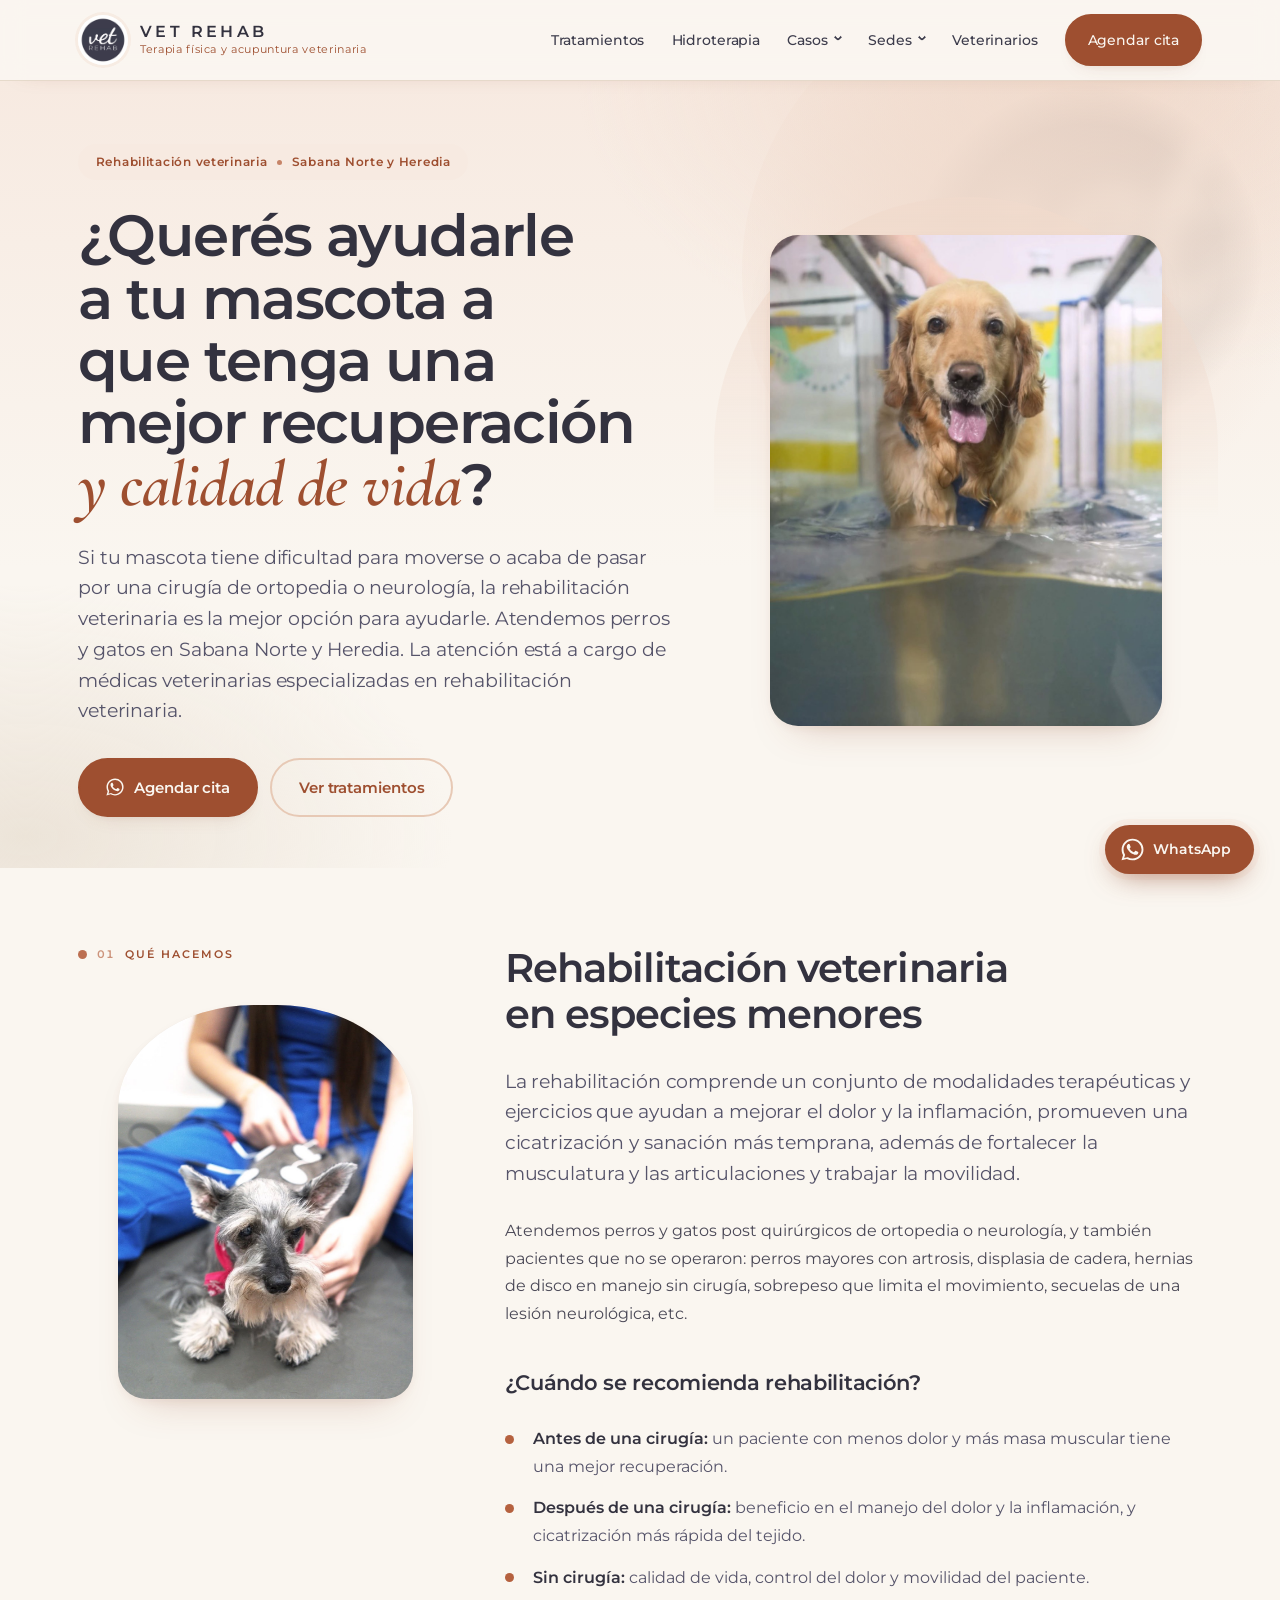
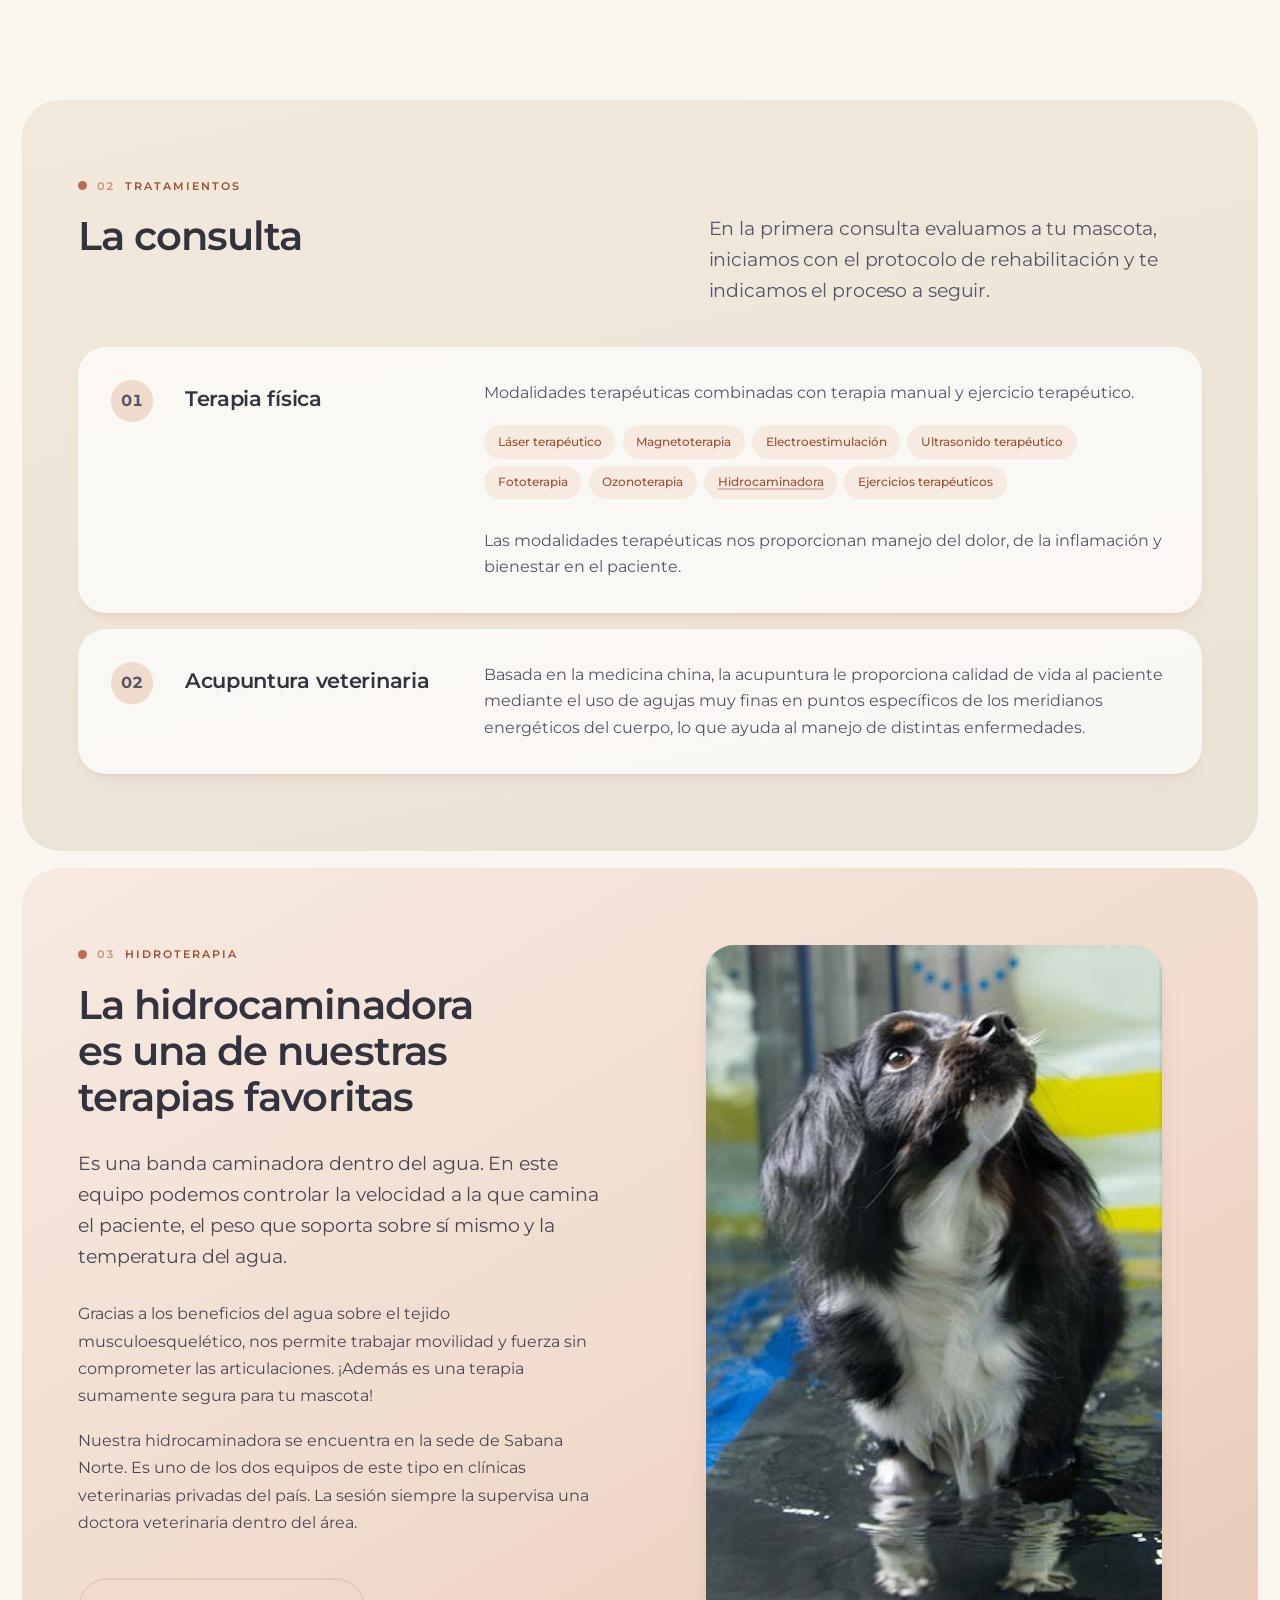
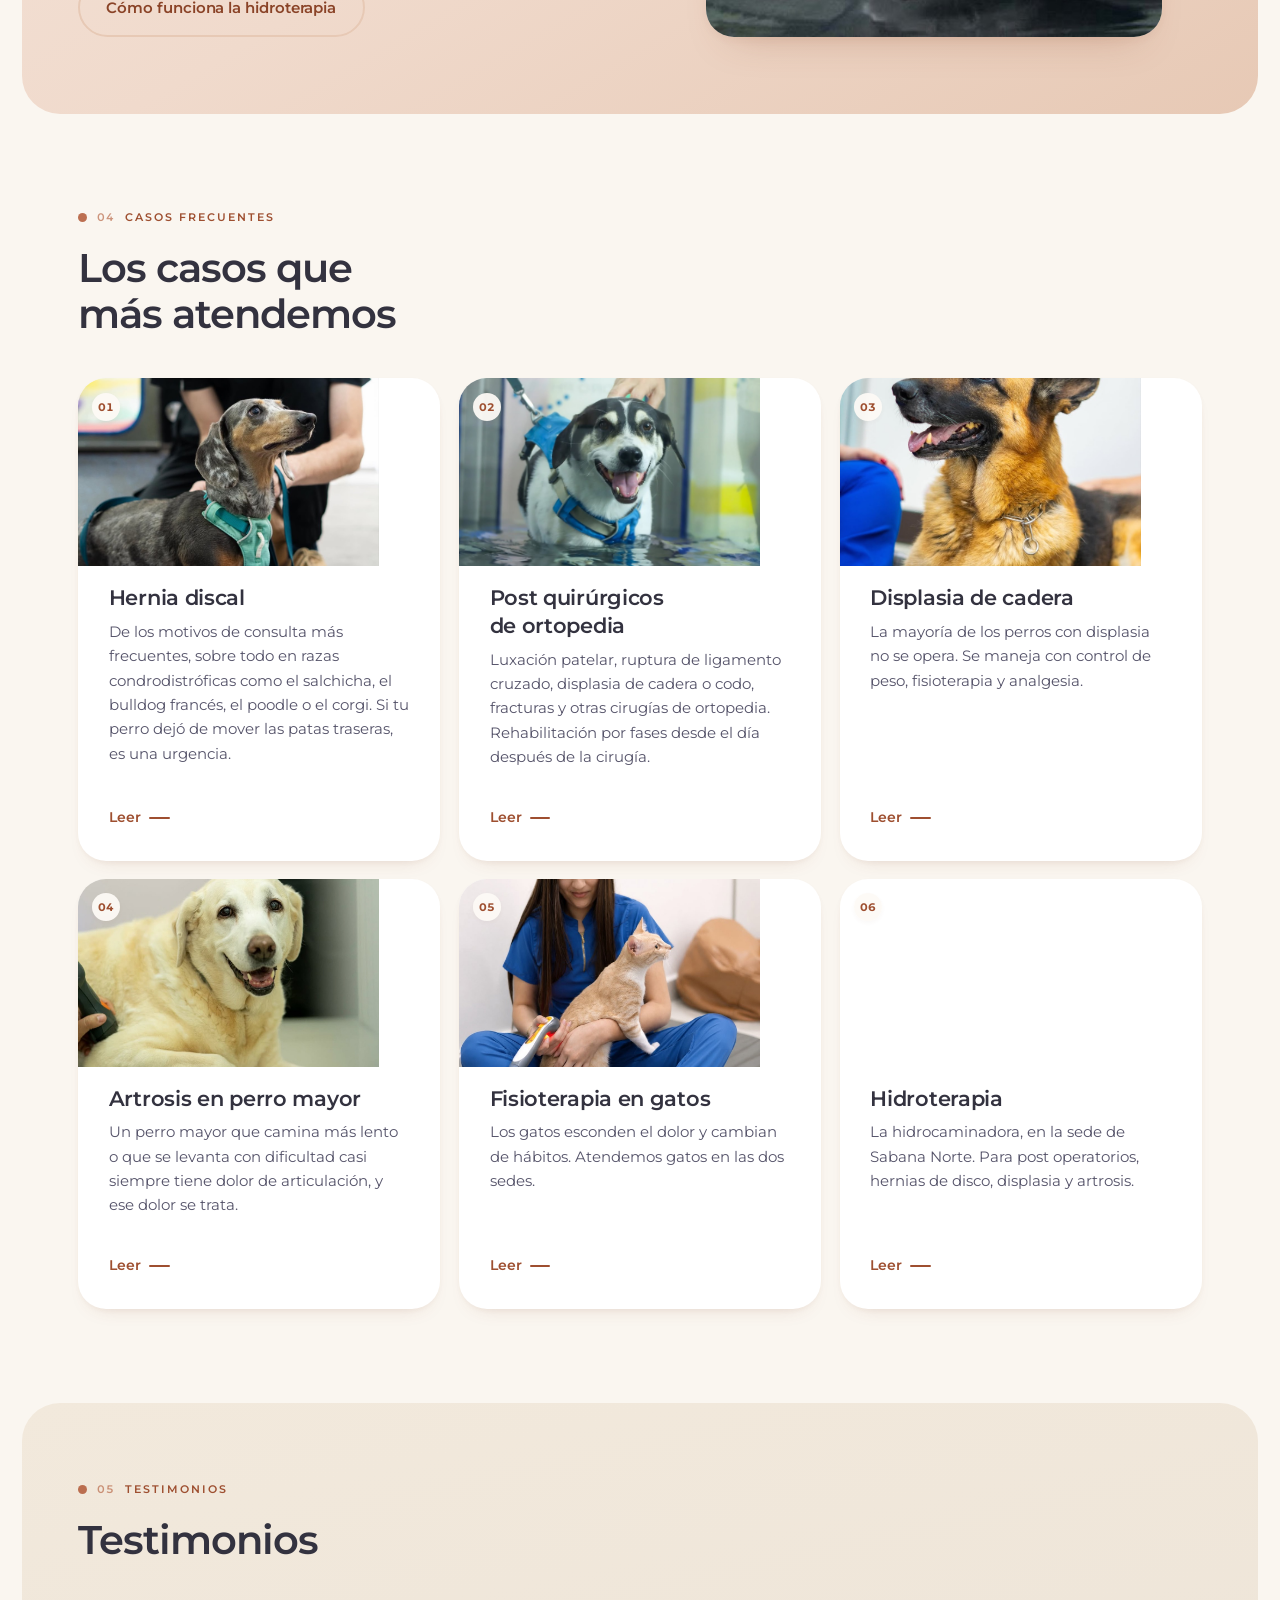
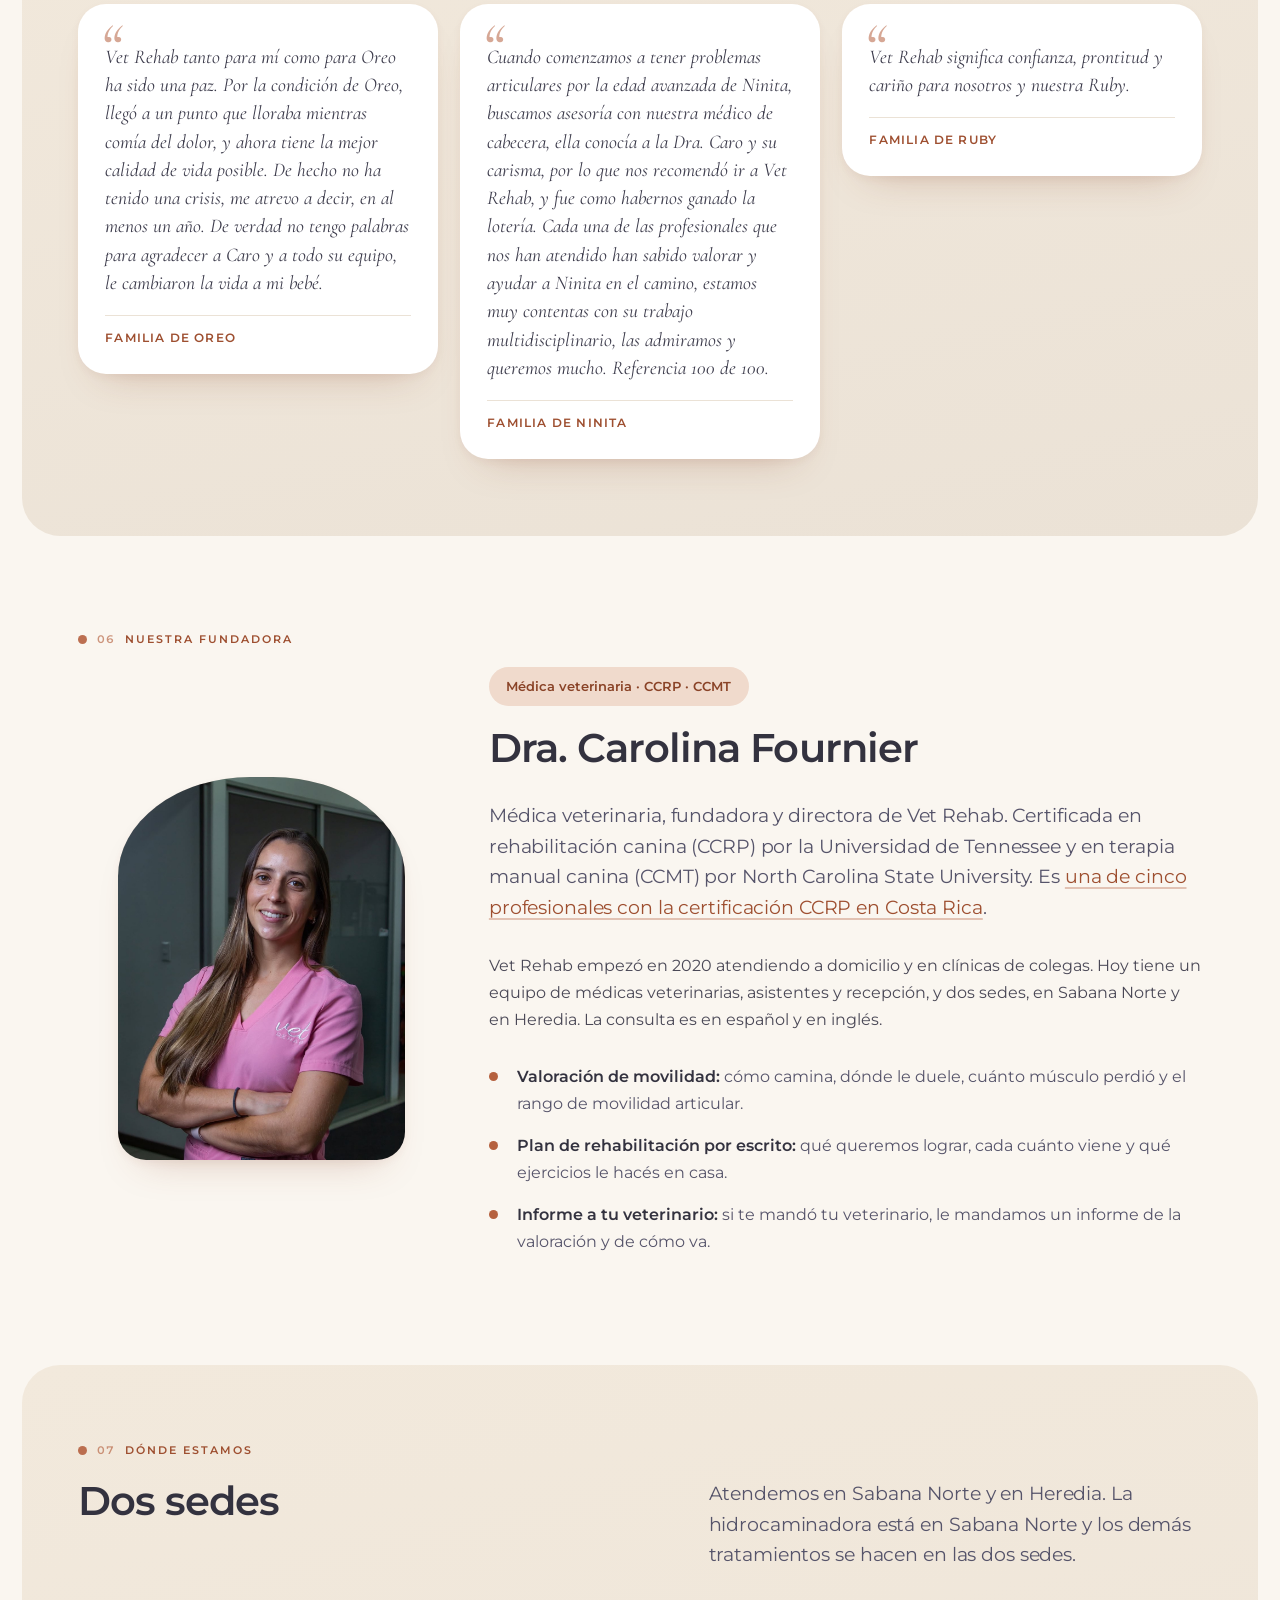
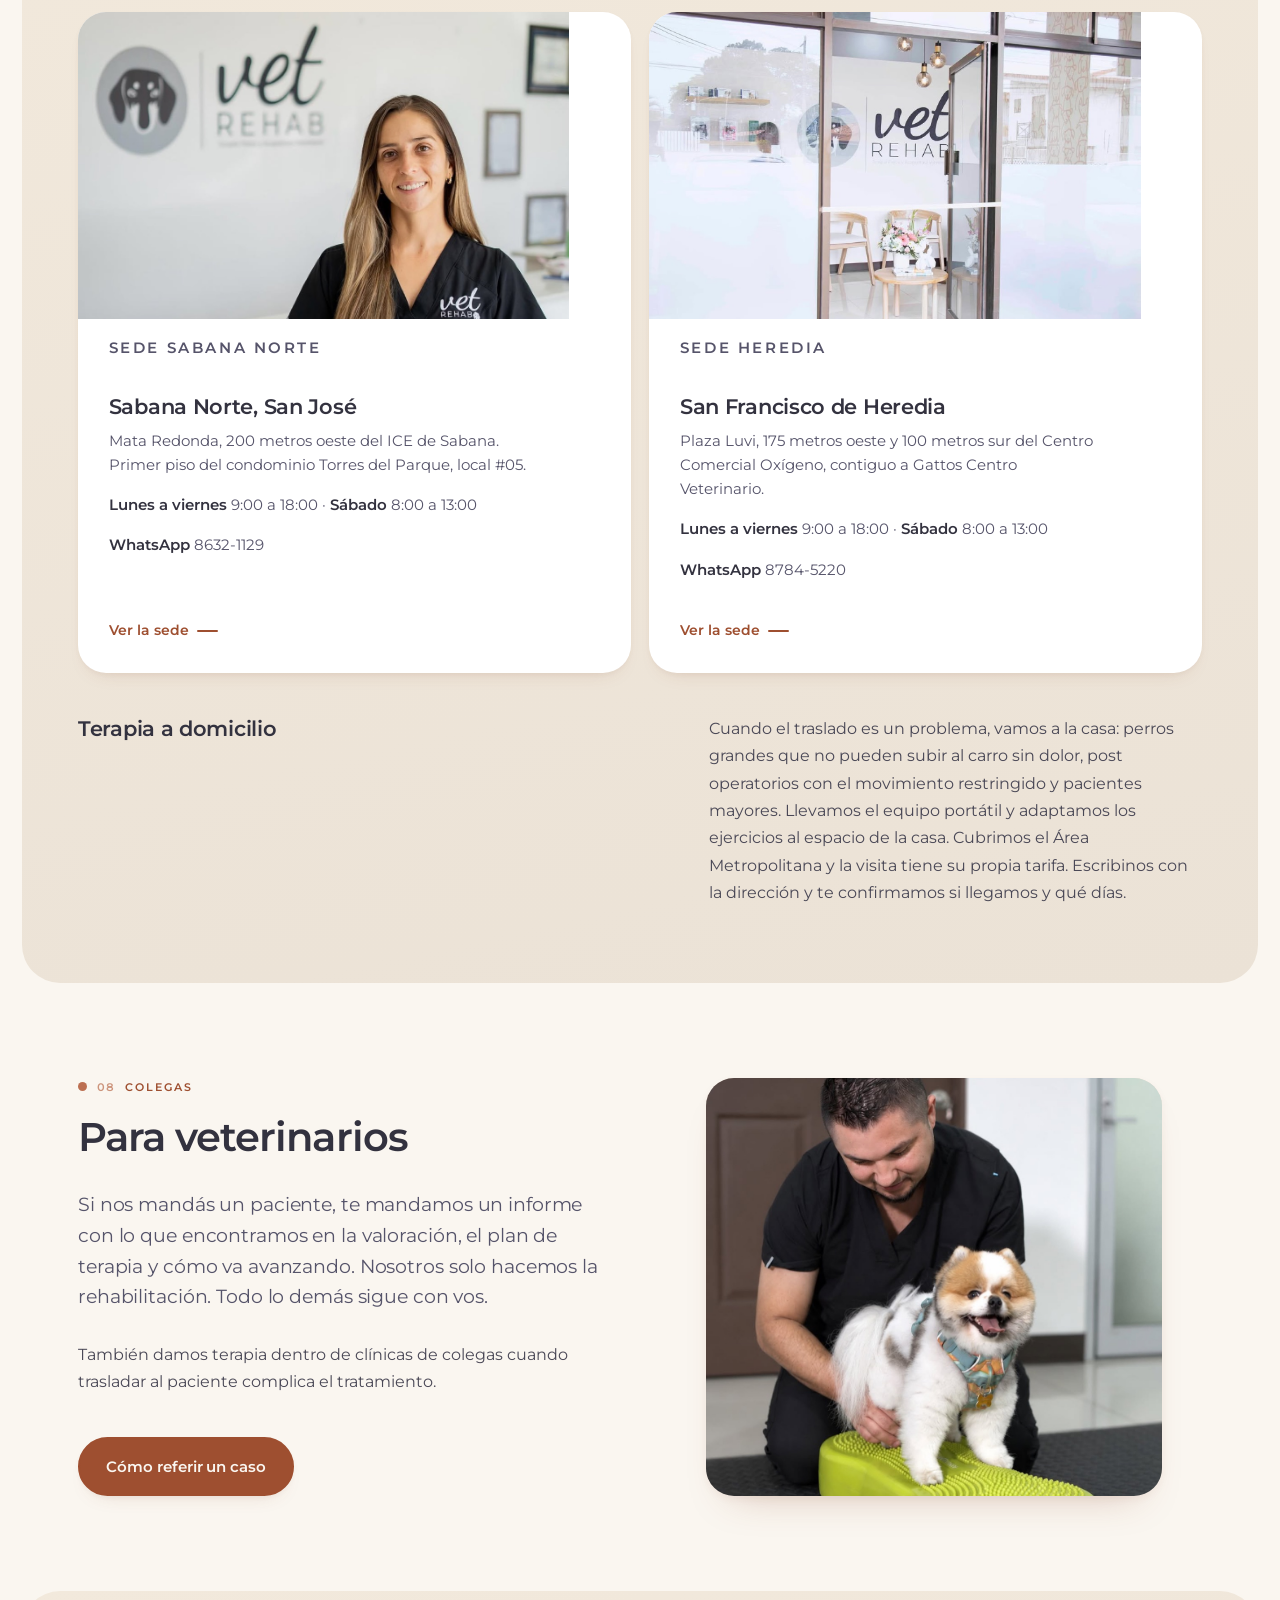
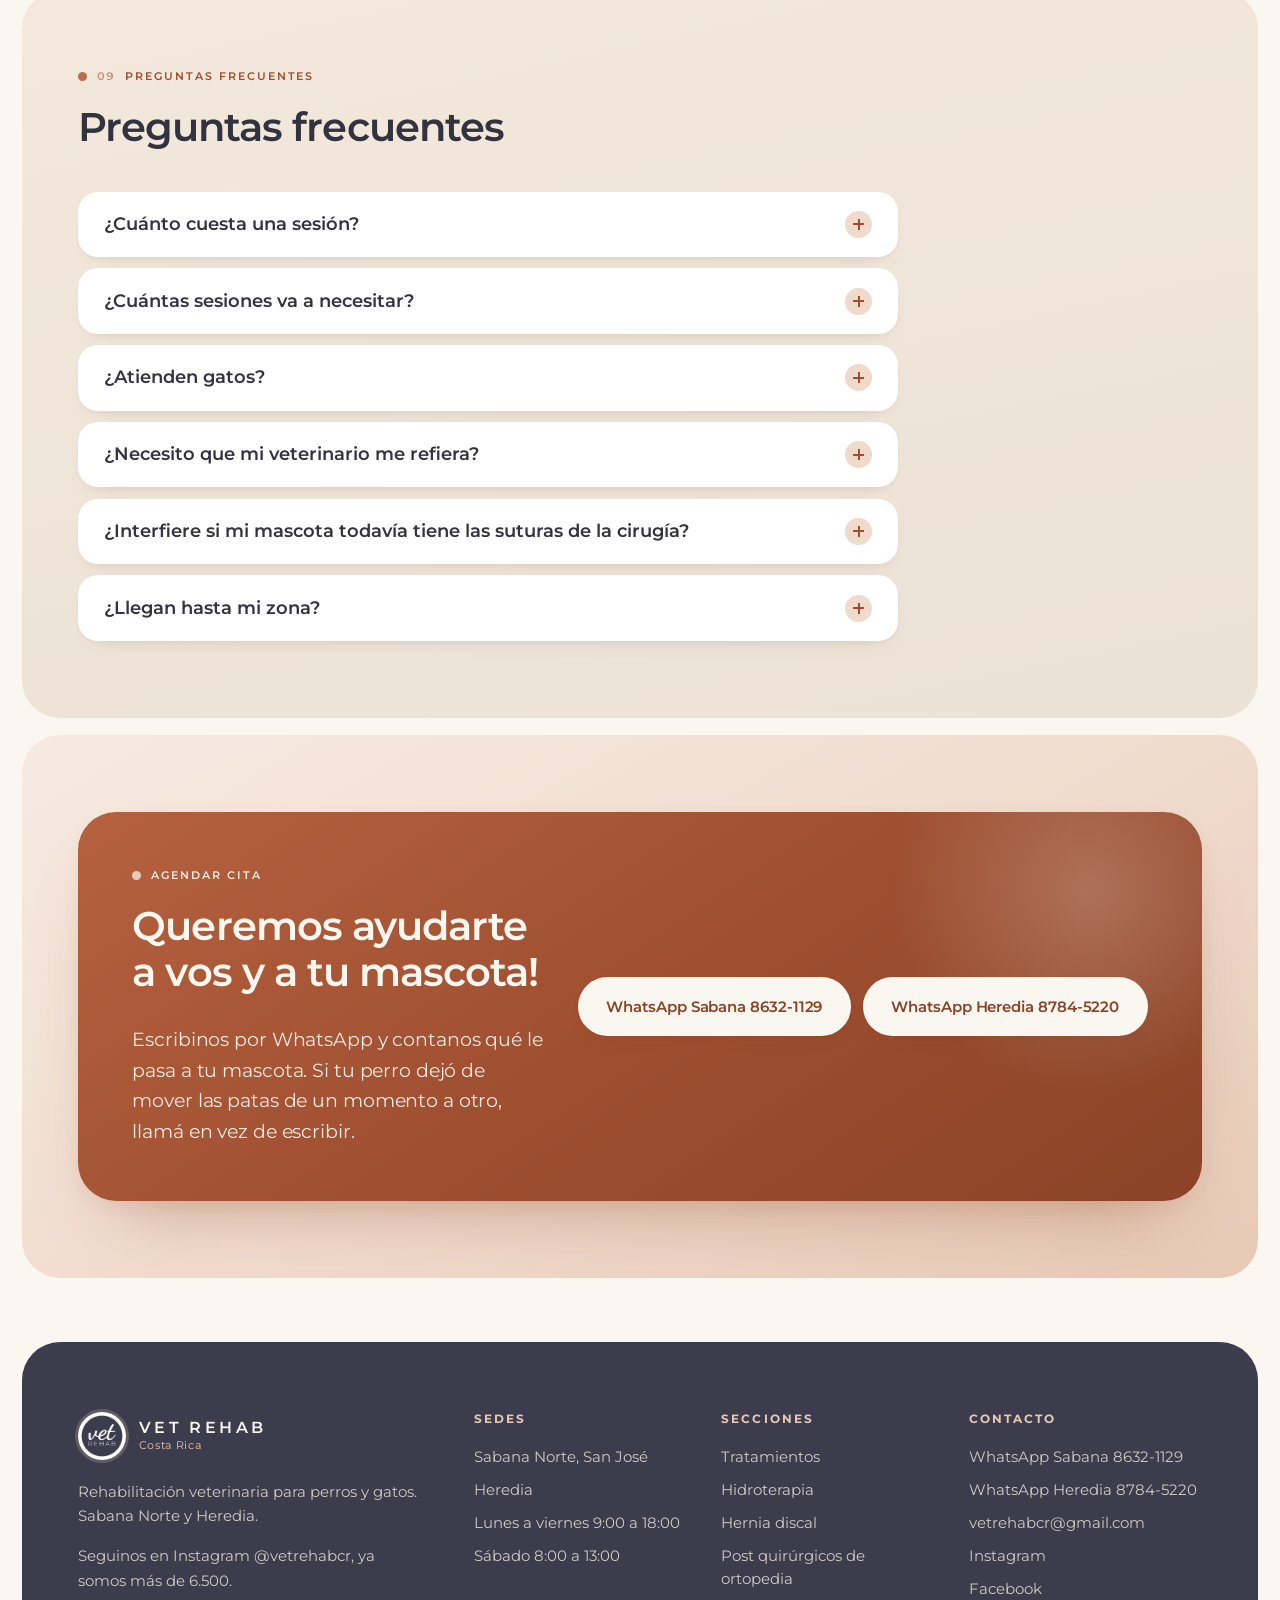
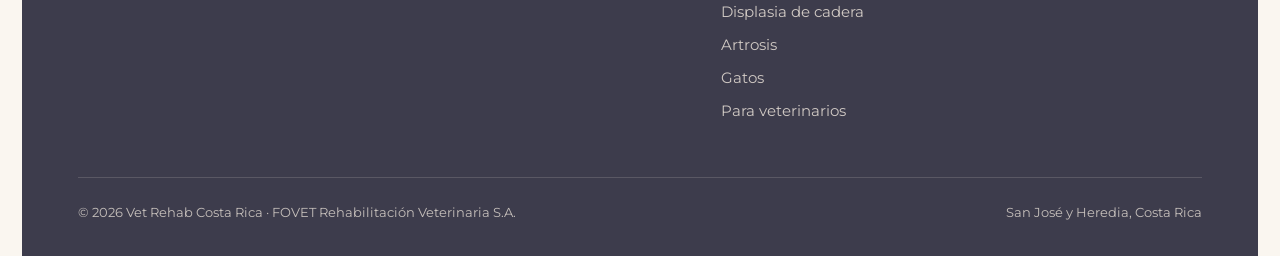
==== commit 12e35b23: "Textos para veterinarios en lenguaje más natural Co-Authored-By: Claude Opus 5.5 <noreply@anthropic." ====
--- a/site/index.html
+++ b/site/index.html
@@ -278,7 +278,7 @@
         <ul class="list-check mt-2">
           <li><b>Valoración de movilidad:</b> cómo camina, dónde le duele, cuánto músculo perdió y el rango de movilidad articular.</li>
           <li><b>Plan de rehabilitación por escrito:</b> qué queremos lograr, cada cuánto viene y qué ejercicios le hacés en casa.</li>
-          <li><b>Informe a su veterinario:</b> si el caso llegó referido, quien lo refirió recibe la valoración y la evolución por escrito.</li>
+          <li><b>Informe a tu veterinario:</b> si te mandó tu veterinario, le mandamos un informe de la valoración y de cómo va.</li>
         </ul>
       </div>
     </div>
@@ -327,7 +327,7 @@
       <div>
         <p class="eyebrow"><span class="eyebrow-num">08</span> Colegas</p>
         <h2>Para veterinarios</h2>
-        <p class="lead mt-2">Recibimos pacientes referidos y devolvemos por escrito la valoración de movilidad, el plan y la evolución. La medicina general sigue con quien refirió el caso.</p>
+        <p class="lead mt-2">Si nos mandás un paciente, te mandamos un informe con lo que encontramos en la valoración, el plan de terapia y cómo va avanzando. Nosotros solo hacemos la rehabilitación. Todo lo demás sigue con vos.</p>
         <p class="mt-2">También damos terapia dentro de clínicas de colegas cuando trasladar al paciente complica el tratamiento.</p>
         <div class="btns mt-3">
           <a class="btn" href="para-veterinarios.html">Cómo referir un caso</a>
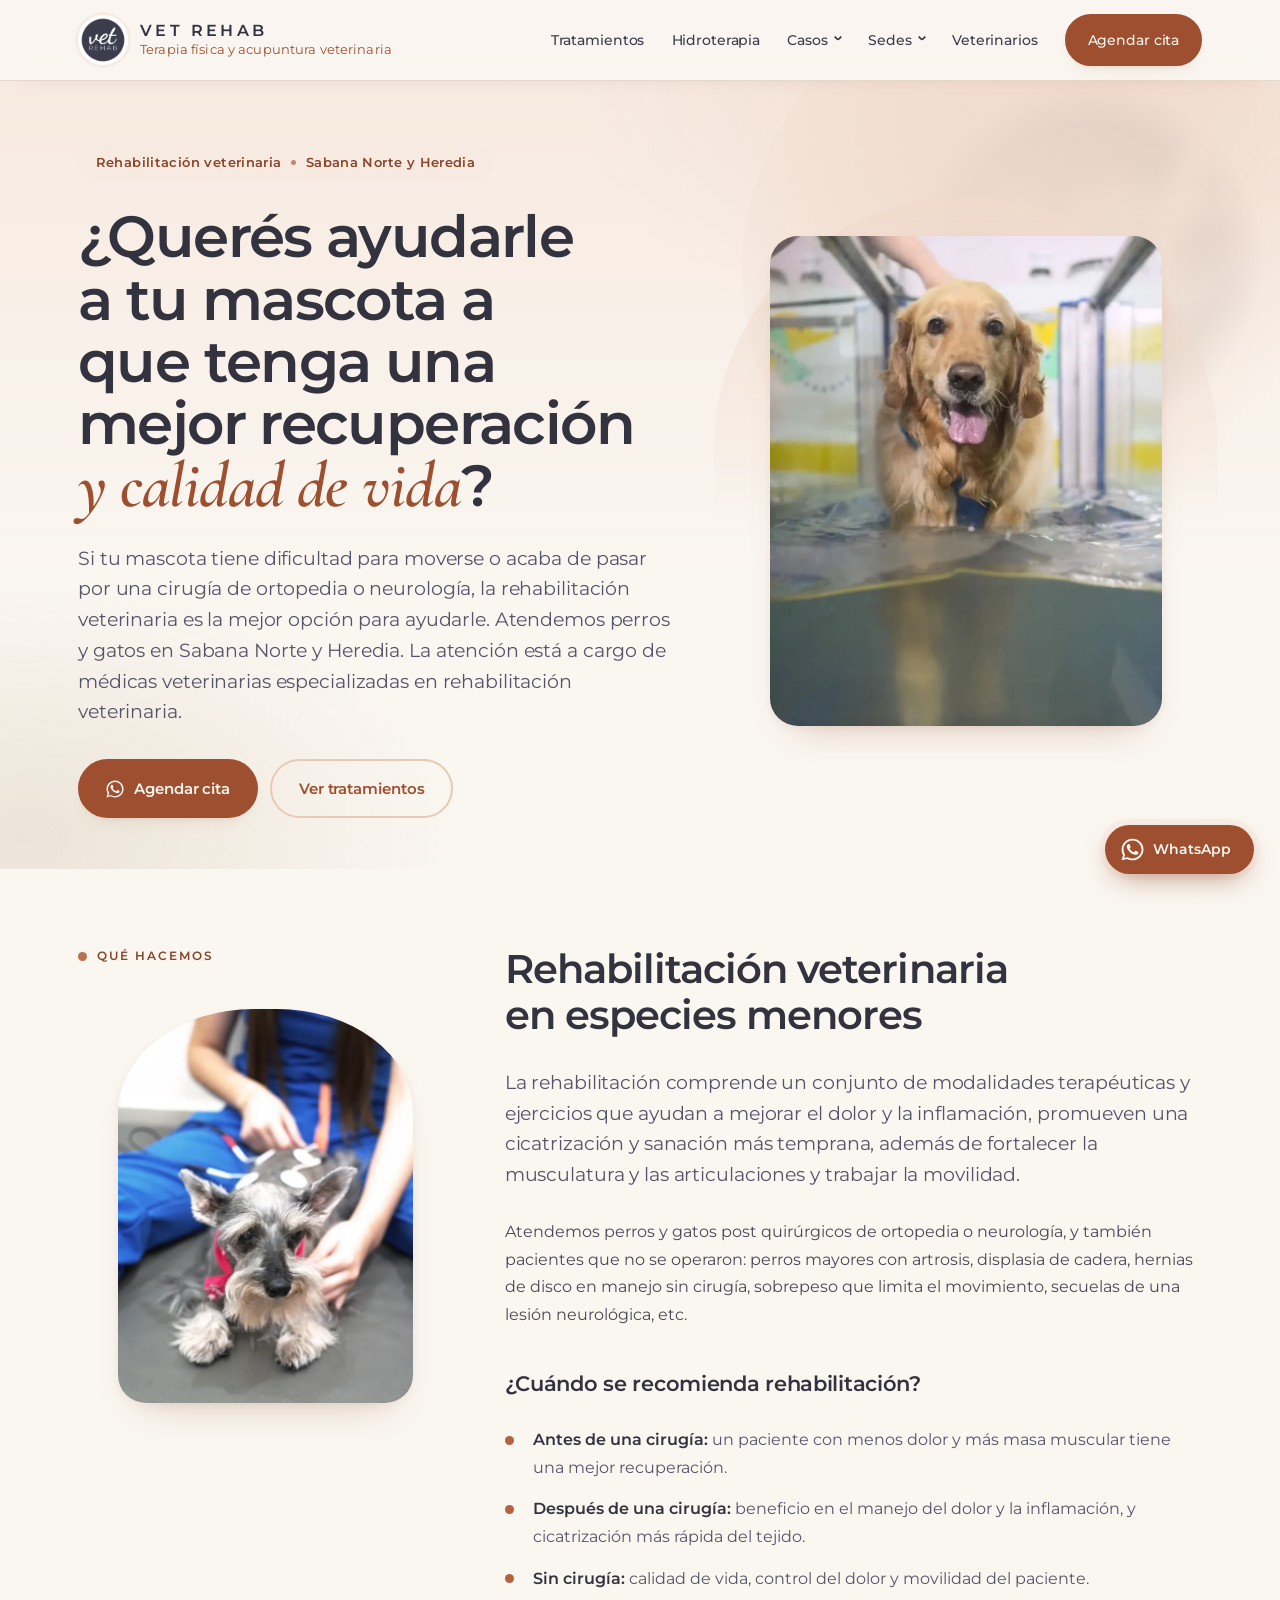
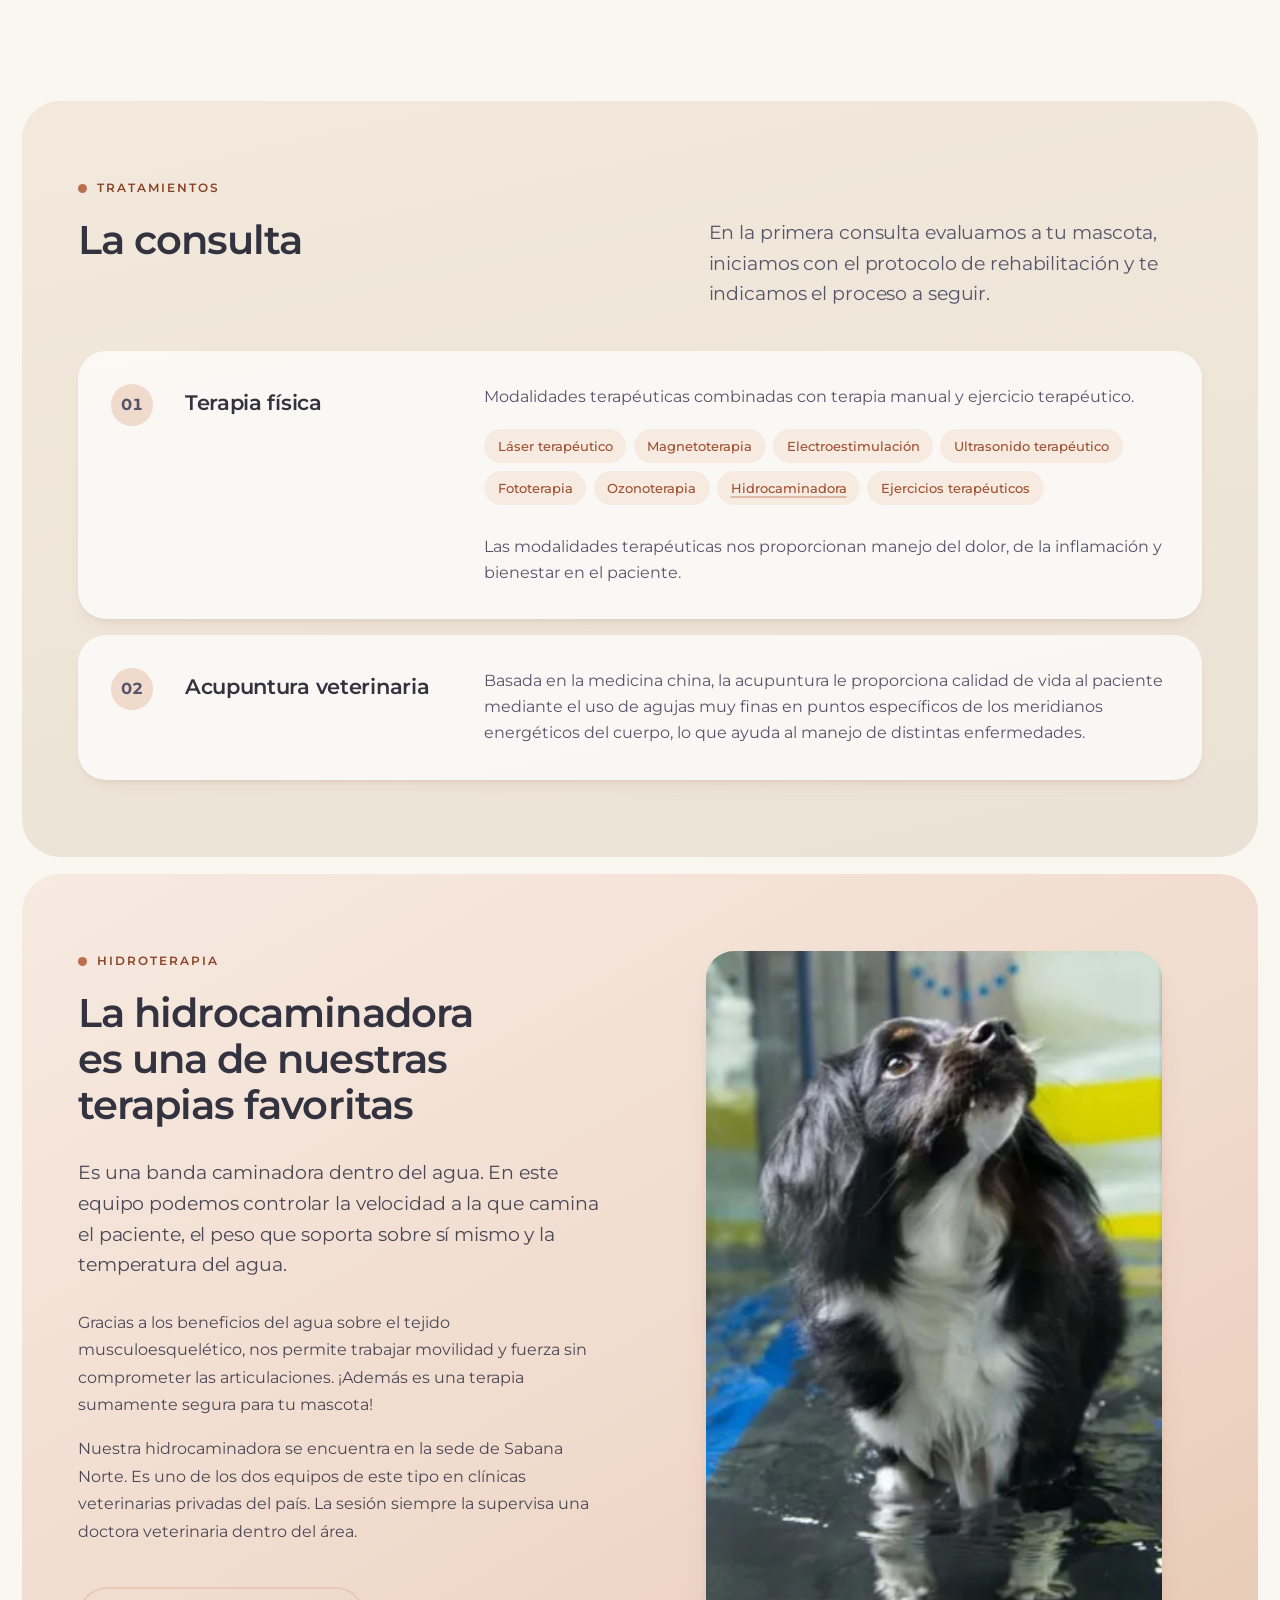
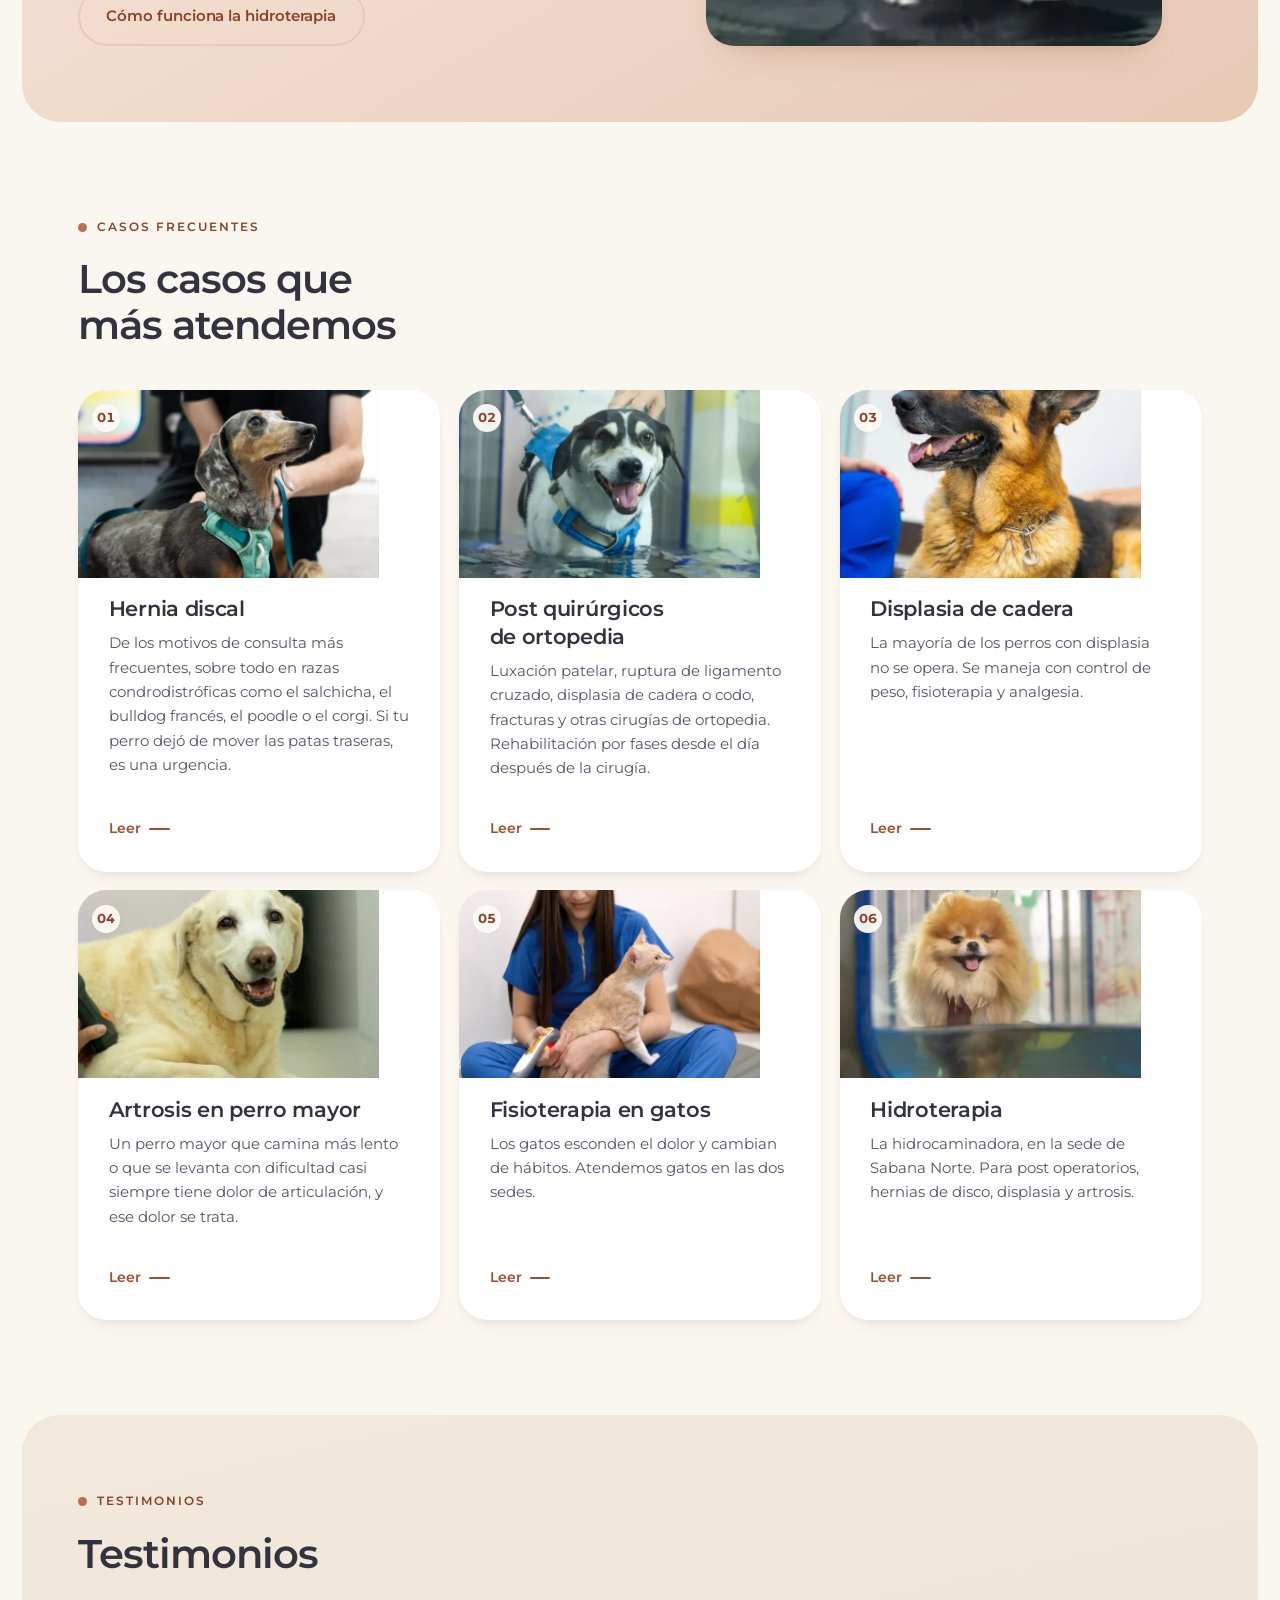
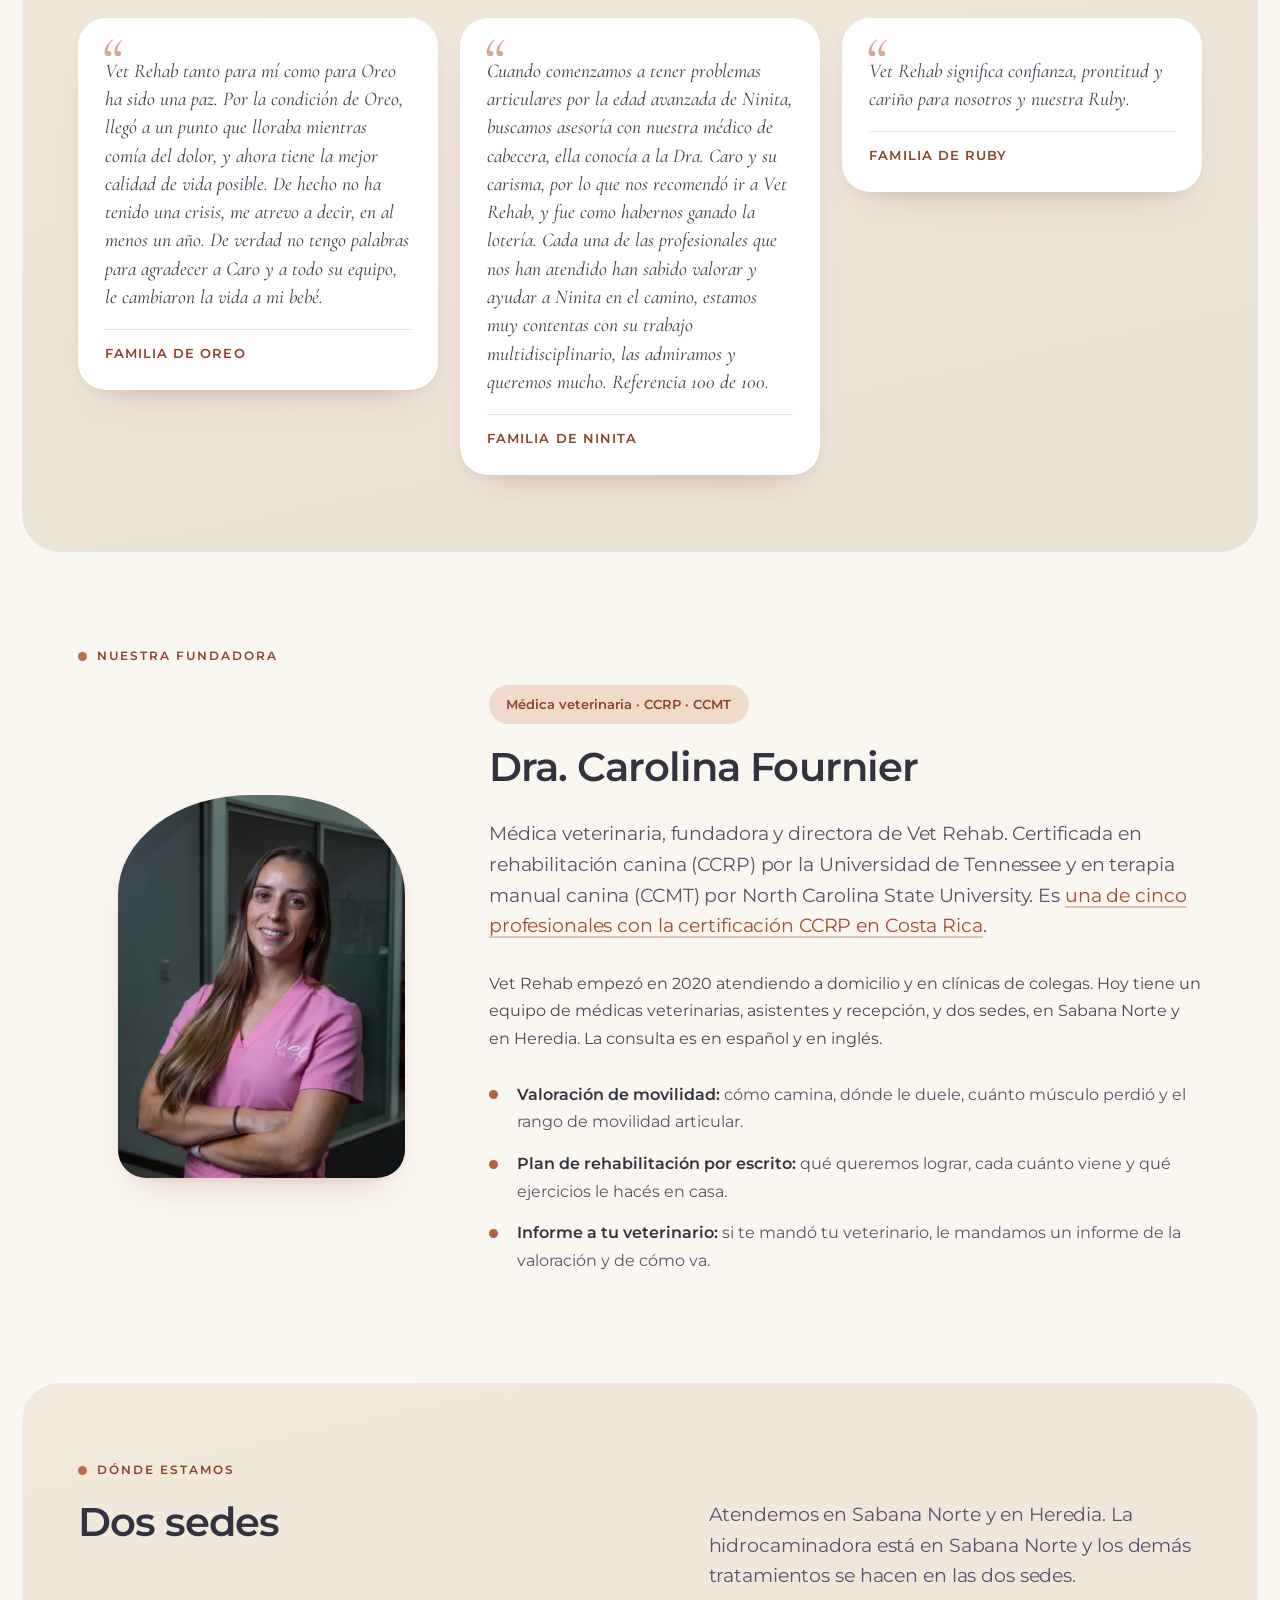
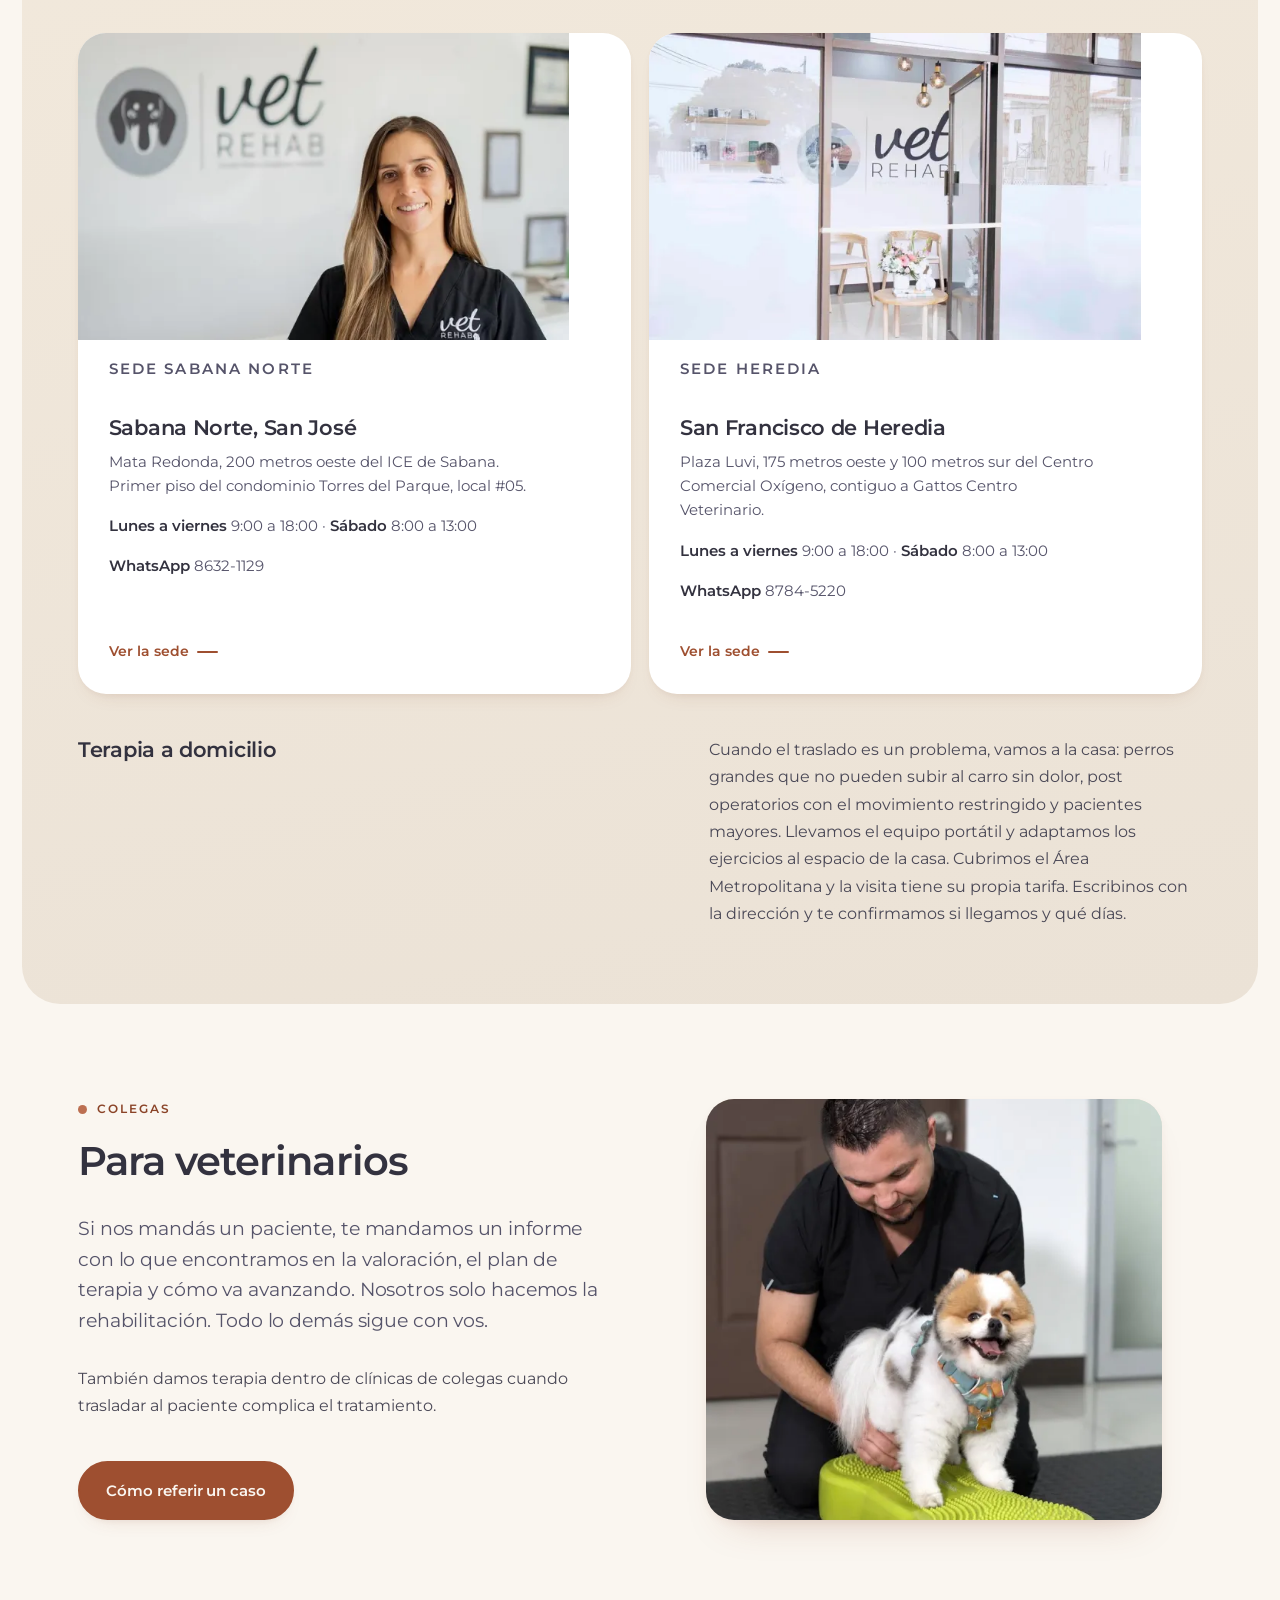
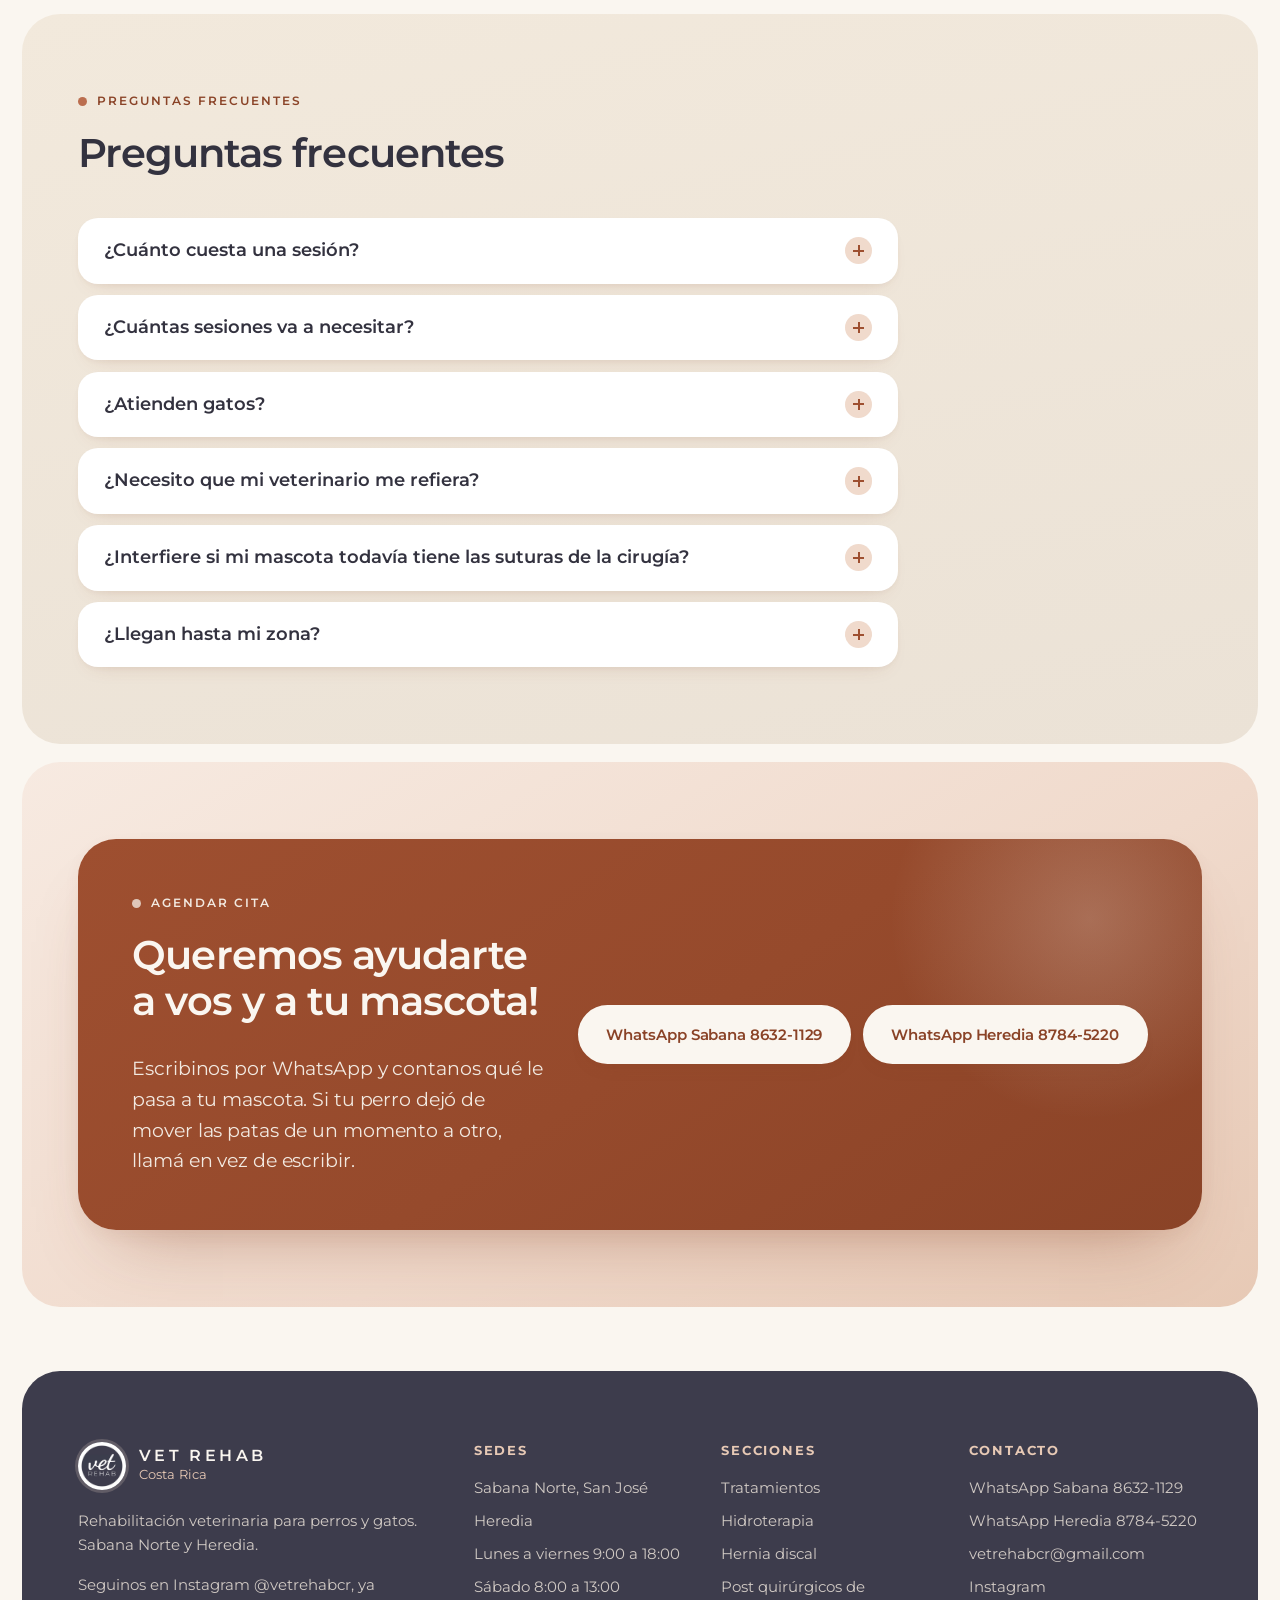
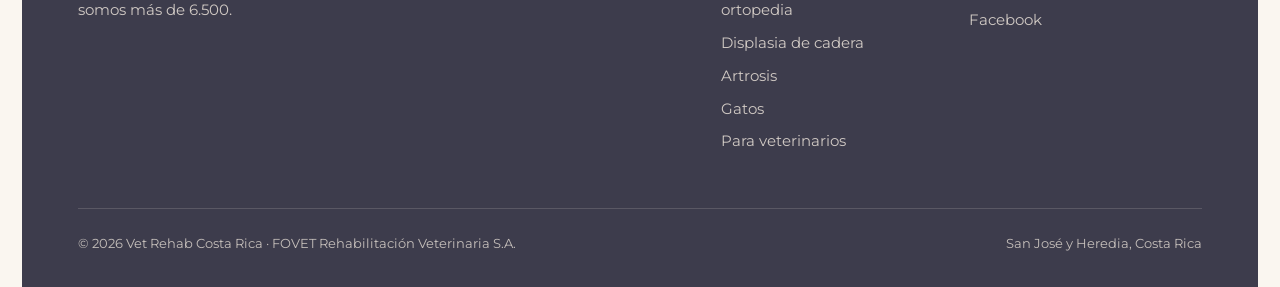
==== commit 0a803093: "Refinamiento visual, accesibilidad e imágenes WebP - Quita los números de sección (01/02/03) de las " ====
--- a/site/index.html
+++ b/site/index.html
@@ -27,7 +27,7 @@
 <link rel="manifest" href="assets/icons/site.webmanifest">
 <link rel="preconnect" href="https://fonts.googleapis.com">
 <link rel="preconnect" href="https://fonts.gstatic.com" crossorigin>
-<link rel="preload" as="image" href="assets/img/hidrocaminadora-golden-01.jpg" fetchpriority="high">
+<link rel="preload" as="image" type="image/webp" href="assets/img/hidrocaminadora-golden-01.webp" imagesrcset="assets/img/hidrocaminadora-golden-01-640.webp 640w, assets/img/hidrocaminadora-golden-01.webp 1120w" imagesizes="(min-width: 960px) 44vw, 100vw" fetchpriority="high">
 <link rel="stylesheet" href="assets/style.css">
 <link rel="stylesheet" href="https://fonts.googleapis.com/css2?family=Cormorant+Garamond:ital,wght@1,400;1,500;1,600&amp;family=Montserrat:wght@400;500;600;700&amp;display=swap" media="print" onload="this.media='all'">
 <noscript><link rel="stylesheet" href="https://fonts.googleapis.com/css2?family=Cormorant+Garamond:ital,wght@1,400;1,500;1,600&amp;family=Montserrat:wght@400;500;600;700&amp;display=swap"></noscript>
@@ -104,7 +104,7 @@
       </div>
 
       <div class="hero-side rise rise-4">
-        <figure class="photo has-img hero-photo"><img src="assets/img/hidrocaminadora-golden-01.jpg" alt="Golden retriever caminando dentro de la hidrocaminadora con el agua a la altura del pecho" width="1080" height="1350" decoding="async" fetchpriority="high"></figure>
+        <figure class="photo has-img hero-photo"><picture><source type="image/webp" srcset="assets/img/hidrocaminadora-golden-01-640.webp 640w, assets/img/hidrocaminadora-golden-01.webp 1120w" sizes="(min-width: 960px) 44vw, 100vw"><img src="assets/img/hidrocaminadora-golden-01.jpg" alt="Golden retriever caminando dentro de la hidrocaminadora con el agua a la altura del pecho" width="1080" height="1350" decoding="async" fetchpriority="high"></picture></figure>
       </div>
     </div>
   </div>
@@ -114,8 +114,8 @@
   <div class="wrap">
     <div class="split">
       <div>
-        <p class="eyebrow"><span class="eyebrow-num">01</span> Qué hacemos</p>
-        <figure class="photo has-img photo-tall mt-3"><img src="assets/img/electroestimulacion-schnauzer-01.jpg" alt="Schnauzer echado mientras la terapeuta le coloca los electrodos de electroestimulación en el lomo" loading="lazy" decoding="async"></figure>
+        <p class="eyebrow">Qué hacemos</p>
+        <figure class="photo has-img photo-tall mt-3"><picture><source type="image/webp" srcset="assets/img/electroestimulacion-schnauzer-01-640.webp 640w, assets/img/electroestimulacion-schnauzer-01.webp 1120w" sizes="(min-width: 900px) 50vw, 100vw"><img src="assets/img/electroestimulacion-schnauzer-01.jpg" alt="Schnauzer echado mientras la terapeuta le coloca los electrodos de electroestimulación en el lomo" loading="lazy" decoding="async"></picture></figure>
       </div>
       <div>
         <h2>Rehabilitación veterinaria en especies menores</h2>
@@ -134,7 +134,7 @@
 
 <section class="sec sec-sand" id="servicios">
   <div class="wrap">
-    <p class="eyebrow"><span class="eyebrow-num">02</span> Tratamientos</p>
+    <p class="eyebrow">Tratamientos</p>
     <div class="split split-wide-left mb-2">
       <h2>La consulta</h2>
       <div>
@@ -181,7 +181,7 @@
   <div class="wrap">
     <div class="split split-even">
       <div>
-        <p class="eyebrow"><span class="eyebrow-num">03</span> Hidroterapia</p>
+        <p class="eyebrow">Hidroterapia</p>
         <h2>La hidrocaminadora es una de nuestras terapias favoritas</h2>
         <p class="lead mt-2">Es una banda caminadora dentro del agua. En este equipo podemos controlar la velocidad a la que camina el paciente, el peso que soporta sobre sí mismo y la temperatura del agua.</p>
         <p class="mt-2">Gracias a los beneficios del agua sobre el tejido musculoesquelético, nos permite trabajar movilidad y fuerza sin comprometer las articulaciones. ¡Además es una terapia sumamente segura para tu mascota!</p>
@@ -190,51 +190,51 @@
           <a class="btn btn-ghost" href="hidroterapia-perros.html">Cómo funciona la hidroterapia</a>
         </div>
       </div>
-      <figure class="photo has-img photo-wide"><img src="assets/img/hidrocaminadora-cocker-01.jpg" alt="Cocker spaniel caminando dentro de la hidrocaminadora con el agua a la altura del pecho" loading="lazy" decoding="async"></figure>
+      <figure class="photo has-img photo-wide"><picture><source type="image/webp" srcset="assets/img/hidrocaminadora-cocker-01-640.webp 640w, assets/img/hidrocaminadora-cocker-01.webp 1400w" sizes="(min-width: 900px) 50vw, 100vw"><img src="assets/img/hidrocaminadora-cocker-01.jpg" alt="Cocker spaniel caminando dentro de la hidrocaminadora con el agua a la altura del pecho" loading="lazy" decoding="async"></picture></figure>
     </div>
   </div>
 </section>
 
 <section class="sec">
   <div class="wrap">
-    <p class="eyebrow"><span class="eyebrow-num">04</span> Casos frecuentes</p>
+    <p class="eyebrow">Casos frecuentes</p>
     <div class="split split-wide-left mb-2">
       <h2>Los casos que más atendemos</h2>
     </div>
 
     <div class="grid g-3 grid-index mt-3">
       <a class="card card-link has-img" href="hernia-discal-perros.html">
-        <img class="card-img" src="assets/img/terapeuta-dachshund-01.jpg" alt="Terapeuta sosteniendo de pie a un perro salchicha con arnés de soporte" loading="lazy" decoding="async">
+        <picture><source type="image/webp" srcset="assets/img/terapeuta-dachshund-01-640.webp 640w, assets/img/terapeuta-dachshund-01.webp 788w" sizes="(min-width: 1000px) 380px, (min-width: 720px) 50vw, 100vw"><img class="card-img" src="assets/img/terapeuta-dachshund-01.jpg" alt="Terapeuta sosteniendo de pie a un perro salchicha con arnés de soporte" loading="lazy" decoding="async"></picture>
         <h3>Hernia discal</h3>
         <p>De los motivos de consulta más frecuentes, sobre todo en razas condrodistróficas como el salchicha, el bulldog francés, el poodle o el corgi. Si tu perro dejó de mover las patas traseras, es una urgencia.</p>
         <span class="card-more">Leer</span>
       </a>
       <a class="card card-link has-img" href="ligamento-cruzado-perro.html">
-        <img class="card-img" src="assets/img/hidrocaminadora-perro-feliz-01.jpg" alt="Perro caminando dentro de la hidrocaminadora" loading="lazy" decoding="async">
+        <picture><source type="image/webp" srcset="assets/img/hidrocaminadora-perro-feliz-01-640.webp 640w, assets/img/hidrocaminadora-perro-feliz-01.webp 1400w" sizes="(min-width: 1000px) 380px, (min-width: 720px) 50vw, 100vw"><img class="card-img" src="assets/img/hidrocaminadora-perro-feliz-01.jpg" alt="Perro caminando dentro de la hidrocaminadora" loading="lazy" decoding="async"></picture>
         <h3>Post quirúrgicos de ortopedia</h3>
         <p>Luxación patelar, ruptura de ligamento cruzado, displasia de cadera o codo, fracturas y otras cirugías de ortopedia. Rehabilitación por fases desde el día después de la cirugía.</p>
         <span class="card-more">Leer</span>
       </a>
       <a class="card card-link has-img" href="displasia-cadera-perros.html">
-        <img class="card-img" src="assets/img/paciente-pastor-aleman-01.jpg" alt="Pastor alemán echado en la colchoneta de terapia" loading="lazy" decoding="async">
+        <picture><source type="image/webp" srcset="assets/img/paciente-pastor-aleman-01-640.webp 640w, assets/img/paciente-pastor-aleman-01.webp 788w" sizes="(min-width: 1000px) 380px, (min-width: 720px) 50vw, 100vw"><img class="card-img" src="assets/img/paciente-pastor-aleman-01.jpg" alt="Pastor alemán echado en la colchoneta de terapia" loading="lazy" decoding="async"></picture>
         <h3>Displasia de cadera</h3>
         <p>La mayoría de los perros con displasia no se opera. Se maneja con control de peso, fisioterapia y analgesia.</p>
         <span class="card-more">Leer</span>
       </a>
       <a class="card card-link has-img" href="artrosis-perro-mayor.html">
-        <img class="card-img" src="assets/img/paciente-labrador-senior-01.jpg" alt="Labrador mayor durante una sesión de láser terapéutico" loading="lazy" decoding="async">
+        <picture><source type="image/webp" srcset="assets/img/paciente-labrador-senior-01-640.webp 640w, assets/img/paciente-labrador-senior-01.webp 1120w" sizes="(min-width: 1000px) 380px, (min-width: 720px) 50vw, 100vw"><img class="card-img" src="assets/img/paciente-labrador-senior-01.jpg" alt="Labrador mayor durante una sesión de láser terapéutico" loading="lazy" decoding="async"></picture>
         <h3>Artrosis en perro mayor</h3>
         <p>Un perro mayor que camina más lento o que se levanta con dificultad casi siempre tiene dolor de articulación, y ese dolor se trata.</p>
         <span class="card-more">Leer</span>
       </a>
       <a class="card card-link has-img" href="fisioterapia-gatos.html">
-        <img class="card-img" src="assets/img/laser-gato-01.jpg" alt="Terapeuta aplicando láser terapéutico a un gato" loading="lazy" decoding="async">
+        <picture><source type="image/webp" srcset="assets/img/laser-gato-01-640.webp 640w, assets/img/laser-gato-01.webp 1120w" sizes="(min-width: 1000px) 380px, (min-width: 720px) 50vw, 100vw"><img class="card-img" src="assets/img/laser-gato-01.jpg" alt="Terapeuta aplicando láser terapéutico a un gato" loading="lazy" decoding="async"></picture>
         <h3>Fisioterapia en gatos</h3>
         <p>Los gatos esconden el dolor y cambian de hábitos. Atendemos gatos en las dos sedes.</p>
         <span class="card-more">Leer</span>
       </a>
       <a class="card card-link has-img" href="hidroterapia-perros.html">
-        <img class="card-img" src="assets/img/hidrocaminadora-pomerania-01.jpg" alt="Pomerania caminando dentro de la hidrocaminadora" loading="lazy" decoding="async">
+        <picture><source type="image/webp" srcset="assets/img/hidrocaminadora-pomerania-01-640.webp 640w, assets/img/hidrocaminadora-pomerania-01.webp 1120w" sizes="(min-width: 1000px) 380px, (min-width: 720px) 50vw, 100vw"><img class="card-img" src="assets/img/hidrocaminadora-pomerania-01.jpg" alt="Pomerania caminando dentro de la hidrocaminadora" loading="lazy" decoding="async"></picture>
         <h3>Hidroterapia</h3>
         <p>La hidrocaminadora, en la sede de Sabana Norte. Para post operatorios, hernias de disco, displasia y artrosis.</p>
         <span class="card-more">Leer</span>
@@ -245,7 +245,7 @@
 
 <section class="sec sec-sand">
   <div class="wrap">
-    <p class="eyebrow"><span class="eyebrow-num">05</span> Testimonios</p>
+    <p class="eyebrow">Testimonios</p>
     <h2 class="mb-2">Testimonios</h2>
     <div class="testimonios mt-3">
       <figure class="testimonio">
@@ -266,9 +266,9 @@
 
 <section class="sec">
   <div class="wrap">
-    <p class="eyebrow"><span class="eyebrow-num">06</span> Nuestra fundadora</p>
+    <p class="eyebrow">Nuestra fundadora</p>
     <div class="cred">
-      <figure class="photo has-img photo-tall"><img src="assets/img/dra-carolina-retrato-01.jpg" alt="Retrato de la Dra. Carolina Fournier con el uniforme de Vet Rehab" loading="lazy" decoding="async"></figure>
+      <figure class="photo has-img photo-tall"><picture><source type="image/webp" srcset="assets/img/dra-carolina-retrato-01-640.webp 640w, assets/img/dra-carolina-retrato-01.webp 1120w" sizes="(min-width: 900px) 50vw, 100vw"><img src="assets/img/dra-carolina-retrato-01.jpg" alt="Retrato de la Dra. Carolina Fournier con el uniforme de Vet Rehab" loading="lazy" decoding="async"></picture></figure>
       <!-- [CONFIRMAR con Carolina: que esta foto (uniforme rosado, post "Soy la Dra. Carolina", ago 2025) es ella. Pidió foto y resumen de CV de cada doctora: faltan nombres, colegiaturas y fotos de las demás.] -->
       <div>
         <p class="cred-badge">Médica veterinaria &middot; CCRP &middot; CCMT</p>
@@ -287,7 +287,7 @@
 
 <section class="sec sec-sand">
   <div class="wrap">
-    <p class="eyebrow"><span class="eyebrow-num">07</span> Dónde estamos</p>
+    <p class="eyebrow">Dónde estamos</p>
     <div class="split split-wide-left mb-2">
       <h2>Dos sedes</h2>
       <p class="lead">Atendemos en Sabana Norte y en Heredia. La hidrocaminadora está en Sabana Norte y los demás tratamientos se hacen en las dos sedes.</p>
@@ -295,7 +295,7 @@
 
     <div class="grid g-2 mt-3">
       <a class="card card-link has-img" href="sede-sabana.html">
-        <img class="card-img pos-top" src="assets/img/dra-caro-recepcion-sabana-01.jpg" alt="Dra. Carolina Fournier en la recepción de la sede de Sabana Norte" loading="lazy" decoding="async">
+        <picture><source type="image/webp" srcset="assets/img/dra-caro-recepcion-sabana-01-640.webp 640w, assets/img/dra-caro-recepcion-sabana-01.webp 1120w" sizes="(min-width: 1000px) 380px, (min-width: 720px) 50vw, 100vw"><img class="card-img pos-top" src="assets/img/dra-caro-recepcion-sabana-01.jpg" alt="Dra. Carolina Fournier en la recepción de la sede de Sabana Norte" loading="lazy" decoding="async"></picture>
         <p class="micro">Sede Sabana Norte</p>
         <h3 class="mt-1">Sabana Norte, San José</h3>
         <p>Mata Redonda, 200 metros oeste del ICE de Sabana. Primer piso del condominio Torres del Parque, local #05.</p>
@@ -304,7 +304,7 @@
         <span class="card-more">Ver la sede</span>
       </a>
       <a class="card card-link has-img" href="sede-heredia.html">
-        <img class="card-img" src="assets/img/sede-heredia-fachada-01.jpg" alt="Fachada de la sede de Heredia" loading="lazy" decoding="async">
+        <picture><source type="image/webp" srcset="assets/img/sede-heredia-fachada-01-640.webp 640w, assets/img/sede-heredia-fachada-01.webp 1400w" sizes="(min-width: 1000px) 380px, (min-width: 720px) 50vw, 100vw"><img class="card-img" src="assets/img/sede-heredia-fachada-01.jpg" alt="Fachada de la sede de Heredia" loading="lazy" decoding="async"></picture>
         <p class="micro">Sede Heredia</p>
         <h3 class="mt-1">San Francisco de Heredia</h3>
         <p>Plaza Luvi, 175 metros oeste y 100 metros sur del Centro Comercial Oxígeno, contiguo a Gattos Centro Veterinario.</p>
@@ -325,7 +325,7 @@
   <div class="wrap">
     <div class="split split-even">
       <div>
-        <p class="eyebrow"><span class="eyebrow-num">08</span> Colegas</p>
+        <p class="eyebrow">Colegas</p>
         <h2>Para veterinarios</h2>
         <p class="lead mt-2">Si nos mandás un paciente, te mandamos un informe con lo que encontramos en la valoración, el plan de terapia y cómo va avanzando. Nosotros solo hacemos la rehabilitación. Todo lo demás sigue con vos.</p>
         <p class="mt-2">También damos terapia dentro de clínicas de colegas cuando trasladar al paciente complica el tratamiento.</p>
@@ -333,14 +333,14 @@
           <a class="btn" href="para-veterinarios.html">Cómo referir un caso</a>
         </div>
       </div>
-      <figure class="photo has-img"><img src="assets/img/equilibrio-pomerania-01.jpg" alt="Terapeuta trabajando equilibrio con un pomerania sobre una plataforma" loading="lazy" decoding="async"></figure>
+      <figure class="photo has-img"><picture><source type="image/webp" srcset="assets/img/equilibrio-pomerania-01-640.webp 640w, assets/img/equilibrio-pomerania-01.webp 1120w" sizes="(min-width: 900px) 50vw, 100vw"><img src="assets/img/equilibrio-pomerania-01.jpg" alt="Terapeuta trabajando equilibrio con un pomerania sobre una plataforma" loading="lazy" decoding="async"></picture></figure>
     </div>
   </div>
 </section>
 
 <section class="sec sec-sand">
   <div class="wrap wrap-narrow">
-    <p class="eyebrow"><span class="eyebrow-num">09</span> Preguntas frecuentes</p>
+    <p class="eyebrow">Preguntas frecuentes</p>
     <h2 class="mb-2">Preguntas frecuentes</h2>
 
     <div class="faq mt-3">
@@ -382,8 +382,8 @@
         <p class="lead mt-2">Escribinos por WhatsApp y contanos qué le pasa a tu mascota. Si tu perro dejó de mover las patas de un momento a otro, llamá en vez de escribir.</p>
       </div>
       <div class="btns">
-        <a class="btn btn-clay" href="https://wa.me/50686321129?text=Hola%2C%20quisiera%20informaci%C3%B3n%20sobre%20rehabilitaci%C3%B3n%20para%20mi%20mascota" rel="noopener">WhatsApp Sabana 8632-1129</a>
-        <a class="btn btn-clay" href="https://wa.me/50687845220?text=Hola%2C%20quisiera%20informaci%C3%B3n%20sobre%20rehabilitaci%C3%B3n%20para%20mi%20mascota" rel="noopener">WhatsApp Heredia 8784-5220</a>
+        <a class="btn" href="https://wa.me/50686321129?text=Hola%2C%20quisiera%20informaci%C3%B3n%20sobre%20rehabilitaci%C3%B3n%20para%20mi%20mascota" rel="noopener">WhatsApp Sabana 8632-1129</a>
+        <a class="btn" href="https://wa.me/50687845220?text=Hola%2C%20quisiera%20informaci%C3%B3n%20sobre%20rehabilitaci%C3%B3n%20para%20mi%20mascota" rel="noopener">WhatsApp Heredia 8784-5220</a>
       </div>
     </div>
   </div>
--- a/site/assets/style.css
+++ b/site/assets/style.css
@@ -134,18 +134,14 @@
 /* Cejilla: unico resto de la micro-tipografia espaciada, y en dosis chica */
 .eyebrow {
   display: flex; align-items: center; gap: .6rem;
-  font-size: .68rem; font-weight: 600;
-  letter-spacing: .18em; text-transform: uppercase;
-  color: var(--clay-deep);
+  font-size: .78rem; font-weight: 600;
+  letter-spacing: .16em; text-transform: uppercase;
+  color: var(--clay-dark);
   margin: 0 0 1.15rem; max-width: none;
 }
 .eyebrow::before {
   content: ""; flex: none; width: 9px; height: 9px; border-radius: 50%;
   background: var(--clay); opacity: .9;
-}
-.eyebrow-num {
-  color: var(--clay); font-variant-numeric: tabular-nums;
-  opacity: .65; letter-spacing: .14em;
 }
 
 .lead {
@@ -179,7 +175,7 @@
 }
 
 .micro {
-  font-size: .68rem; letter-spacing: .17em; text-transform: uppercase;
+  font-size: .8rem; letter-spacing: .14em; text-transform: uppercase;
   font-weight: 600; color: var(--clay-deep);
 }
 
@@ -210,10 +206,10 @@
   white-space: nowrap;
 }
 .brand-sub {
-  font-size: .58rem; letter-spacing: .06em; color: var(--clay-deep); line-height: 1.1;
+  font-size: .7rem; letter-spacing: .01em; color: var(--clay-deep); line-height: 1.1;
   white-space: nowrap; overflow: hidden; text-overflow: ellipsis;
 }
-@media (min-width: 900px) { .brand-word { font-size: .97rem; } .brand-sub { font-size: .68rem; } }
+@media (min-width: 900px) { .brand-word { font-size: .97rem; } .brand-sub { font-size: .8rem; } }
 
 .burger {
   appearance: none; border: 1.5px solid var(--line); background: var(--white);
@@ -242,7 +238,7 @@
 .nav-list > li { border-bottom: 1px solid var(--line-soft); }
 .nav-list > li:last-child { border-bottom: 0; }
 .nav-list a, .nav-list summary {
-  display: block; padding: .85rem 0;
+  display: block; padding: .85rem .4rem;
   font-size: 1rem; letter-spacing: -.008em;
   font-weight: 500; color: var(--ink); cursor: pointer;
 }
@@ -273,8 +269,8 @@
   transform: rotate(45deg) translate(-2px,-2px); transition: transform var(--t);
 }
 .nav details[open] > summary::after { transform: rotate(-135deg) translate(-1px,-1px); }
-.sub { list-style: none; margin: 0 0 .7rem; padding: 0 0 0 1rem; border-left: 2px solid var(--clay-tint); }
-.sub a { padding: .5rem 0; font-size: .93rem; color: var(--ink-soft); font-weight: 400; }
+.sub { list-style: none; margin: -.2rem 0 .7rem; padding: 0 0 0 1.1rem; }
+.sub a { padding: .5rem .4rem; font-size: .93rem; color: var(--ink-soft); font-weight: 400; }
 
 .nav-cta { display: none; }
 
@@ -349,10 +345,11 @@
 }
 .sec-ink > .wrap { position: relative; z-index: 1; }
 .sec-ink h2, .sec-ink h3, .sec-ink h4 { color: var(--ink-deep); }
-.sec-ink .eyebrow { color: var(--clay-deep); }
+.sec-ink .eyebrow { color: var(--clay-dark); }
 .sec-ink .lead { color: var(--ink-body); }
 .sec-ink p { color: var(--ink-body); }
-.sec-ink a { color: var(--clay-dark); }
+.sec-ink a:not(.btn) { color: var(--clay-dark); }
+.sec-ink .btn-ghost { color: var(--clay-dark); }
 .sec-ink b, .sec-ink strong, .sec-ink .list-check b { color: var(--ink-deep); }
 .sec-ink .list-check li { color: var(--ink-body); }
 .sec-ink .list-check li::before { background: var(--clay); }
@@ -402,8 +399,8 @@
 /* Rotulo de portada: pastilla tibia, no filete de bufete */
 .hero-kicker {
   display: inline-flex; flex-wrap: wrap; align-items: center; gap: .6rem;
-  font-size: .76rem; letter-spacing: .06em;
-  color: var(--clay-deep); font-weight: 600; margin: 0 0 1.5rem; max-width: none;
+  font-size: .8rem; letter-spacing: .03em;
+  color: var(--clay-dark); font-weight: 600; margin: 0 0 1.5rem; max-width: none;
   background: var(--clay-wash);
   border-radius: var(--pill);
   padding: .5rem 1.1rem;
@@ -451,8 +448,8 @@
 .hero-facts .n {
   display: grid; place-content: center;
   width: 1.9rem; height: 1.9rem; border-radius: 50%;
-  background: var(--clay-wash-2); color: var(--clay-deep);
-  font-size: .72rem; font-weight: 700; line-height: 1;
+  background: var(--clay-wash-2); color: var(--clay-dark);
+  font-size: .8rem; font-weight: 700; line-height: 1;
   font-variant-numeric: tabular-nums;
 }
 
@@ -521,8 +518,8 @@
   content: counter(gi, decimal-leading-zero);
   display: grid; place-content: center;
   width: 1.75rem; height: 1.75rem; margin-bottom: .9rem; border-radius: 50%;
-  background: var(--clay-wash-2); color: var(--clay-deep);
-  font-size: .68rem; font-weight: 700;
+  background: var(--clay-wash-2); color: var(--clay-dark);
+  font-size: .8rem; font-weight: 700;
   font-variant-numeric: tabular-nums;
 }
 
@@ -547,7 +544,7 @@
 .svc-n {
   display: grid; place-content: center;
   width: 2.6rem; height: 2.6rem; border-radius: 50%;
-  background: var(--clay-wash-2); color: var(--clay-deep);
+  background: var(--clay-wash-2); color: var(--clay-dark);
   font-size: .88rem; font-weight: 700; line-height: 1;
   margin: 0; font-variant-numeric: tabular-nums;
   max-width: none;
@@ -556,7 +553,7 @@
 .svc p { color: var(--ink-soft); font-size: .97rem; }
 .svc-tags { list-style: none; display: flex; flex-wrap: wrap; gap: .45rem; margin: 1.2rem 0 0; padding: 0; }
 .svc-tags li {
-  font-size: .78rem; font-weight: 500;
+  font-size: .82rem; font-weight: 500;
   padding: .38rem .85rem; border: 0; border-radius: var(--pill);
   color: var(--clay-deep); background: var(--clay-wash);
 }
@@ -605,7 +602,7 @@
   -webkit-backdrop-filter: blur(6px); backdrop-filter: blur(6px);
   border-radius: var(--r-sm);
   box-shadow: 0 8px 22px -14px rgba(138,67,39,.5);
-  font-size: .7rem; letter-spacing: .08em; text-transform: uppercase;
+  font-size: .8rem; letter-spacing: .06em; text-transform: uppercase;
   font-weight: 600; line-height: 1.6;
   color: var(--clay-dark);
   text-align: left;
@@ -694,14 +691,14 @@
   position: absolute; left: 1.25rem; top: 1.3rem;
   display: grid; place-content: center;
   width: 1.9rem; height: 1.9rem; border-radius: 50%;
-  background: var(--clay-wash-2); color: var(--clay-deep);
-  font-size: .72rem; font-weight: 700;
+  background: var(--clay-wash-2); color: var(--clay-dark);
+  font-size: .8rem; font-weight: 700;
   font-variant-numeric: tabular-nums;
 }
-.steps h4 { margin-bottom: .3rem; }
+.steps h3 { font-size: 1.02rem; line-height: 1.38; letter-spacing: -.008em; margin-bottom: .3rem; }
 .steps p { font-size: .95rem; color: var(--ink-soft); }
 .steps .wk {
-  display: inline-block; font-size: .72rem; letter-spacing: .12em; text-transform: uppercase;
+  display: inline-block; font-size: .8rem; letter-spacing: .1em; text-transform: uppercase;
   font-weight: 600; color: var(--clay-deep); margin-bottom: .35rem;
 }
 
@@ -790,8 +787,8 @@
 table { border-collapse: collapse; width: 100%; min-width: 640px; }
 th, td { text-align: left; padding: .9rem 1.1rem; border-bottom: 1px solid var(--line-soft); font-size: .92rem; line-height: 1.55; vertical-align: top; }
 th {
-  font-size: .72rem; letter-spacing: .14em; text-transform: uppercase;
-  font-weight: 700; color: var(--clay-deep); background: var(--clay-wash);
+  font-size: .8rem; letter-spacing: .1em; text-transform: uppercase;
+  font-weight: 700; color: var(--clay-dark); background: var(--clay-wash);
   border-bottom: 0; white-space: nowrap;
 }
 td { color: var(--ink-soft); }
@@ -805,7 +802,7 @@
 .cta-band {
   position: relative; overflow: hidden;
   display: grid; gap: 1.8rem; align-items: center;
-  background: linear-gradient(146deg, var(--clay) 0%, var(--clay-deep) 52%, var(--clay-dark) 100%);
+  background: linear-gradient(146deg, var(--clay-deep) 0%, #964A2C 52%, var(--clay-dark) 100%);
   border-radius: var(--r-xl);
   padding: clamp(2.2rem, 4.4vw, 3.4rem);
   box-shadow: var(--sh-lg);
@@ -846,7 +843,7 @@
 @media (min-width: 720px) { .foot-grid { grid-template-columns: 1.5fr 1fr 1fr; } }
 @media (min-width: 1000px) { .foot-grid { grid-template-columns: 1.7fr 1fr 1fr 1.1fr; } }
 .foot h4 {
-  color: var(--clay-tint); font-size: .72rem; letter-spacing: .18em; text-transform: uppercase;
+  color: var(--clay-tint); font-size: .8rem; letter-spacing: .14em; text-transform: uppercase;
   font-weight: 700; margin-bottom: 1.1rem;
 }
 .foot ul { list-style: none; margin: 0; padding: 0; }
@@ -884,10 +881,10 @@
 /* ---------- Ajustes de movil ---------- */
 
 @media (max-width: 640px) {
-  .hero-kicker { font-size: .72rem; padding: .45rem .95rem; }
+  .hero-kicker { font-size: .8rem; padding: .45rem .95rem; }
   .btns .btn { flex: 1 1 100%; justify-content: center; text-align: center; }
   .hero h1 { max-width: none; }
-  .photo-cap { padding: 2rem 1.25rem 1.2rem; font-size: .68rem; letter-spacing: .08em; }
+  .photo-cap { padding: 2rem 1.25rem 1.2rem; font-size: .8rem; letter-spacing: .06em; }
   .svc-in { grid-template-columns: 1fr; gap: .6rem; }
   .svc-n { width: 2.2rem; height: 2.2rem; font-size: .8rem; }
   .pull { font-size: clamp(1.6rem, 7vw, 2.1rem); max-width: none; }
@@ -902,7 +899,7 @@
 /* ---------- Migas ---------- */
 
 .crumbs { font-size: .82rem; color: var(--ink-soft); padding-top: 1.6rem; }
-.crumbs a { color: var(--clay-deep); font-weight: 500; }
+.crumbs a { color: var(--clay-dark); font-weight: 500; }
 .crumbs a:hover { color: var(--clay-dark); }
 .crumbs span { margin: 0 .5rem; color: var(--clay-tint); }
 
@@ -970,7 +967,8 @@
 .nowrap { white-space: nowrap; }
 
 /* Fotos reales dentro del marco .photo */
-.photo > img {
+picture { display: contents; }
+.photo > img, .photo > picture > img {
   position: absolute; inset: 0; z-index: 0;
   width: 100%; height: 100%; object-fit: cover; display: block;
 }
@@ -984,7 +982,7 @@
 .testimonio::before { content: "\201C"; position: absolute; top: .55rem; left: 1.3rem; font-family: var(--serif); font-style: italic; font-size: 4.2rem; line-height: 1; color: var(--clay); opacity: .55; }
 .testimonio blockquote { margin: 0; }
 .testimonio p { margin: 0; font-family: var(--serif); font-style: italic; font-size: 1.22rem; line-height: 1.45; color: var(--ink); }
-.testimonio figcaption { margin-top: 1.1rem; padding-top: .8rem; border-top: 1px solid var(--sand); font-size: .74rem; letter-spacing: .1em; text-transform: uppercase; color: var(--clay-deep); font-weight: 600; }
+.testimonio figcaption { margin-top: 1.1rem; padding-top: .8rem; border-top: 1px solid var(--sand); font-size: .8rem; letter-spacing: .08em; text-transform: uppercase; color: var(--clay-dark); font-weight: 600; }
 
 /* Titulares: nunca desbordan en pantallas angostas ni con texto grande del sistema */
 h1, h2, h3 { overflow-wrap: anywhere; text-wrap: balance; }
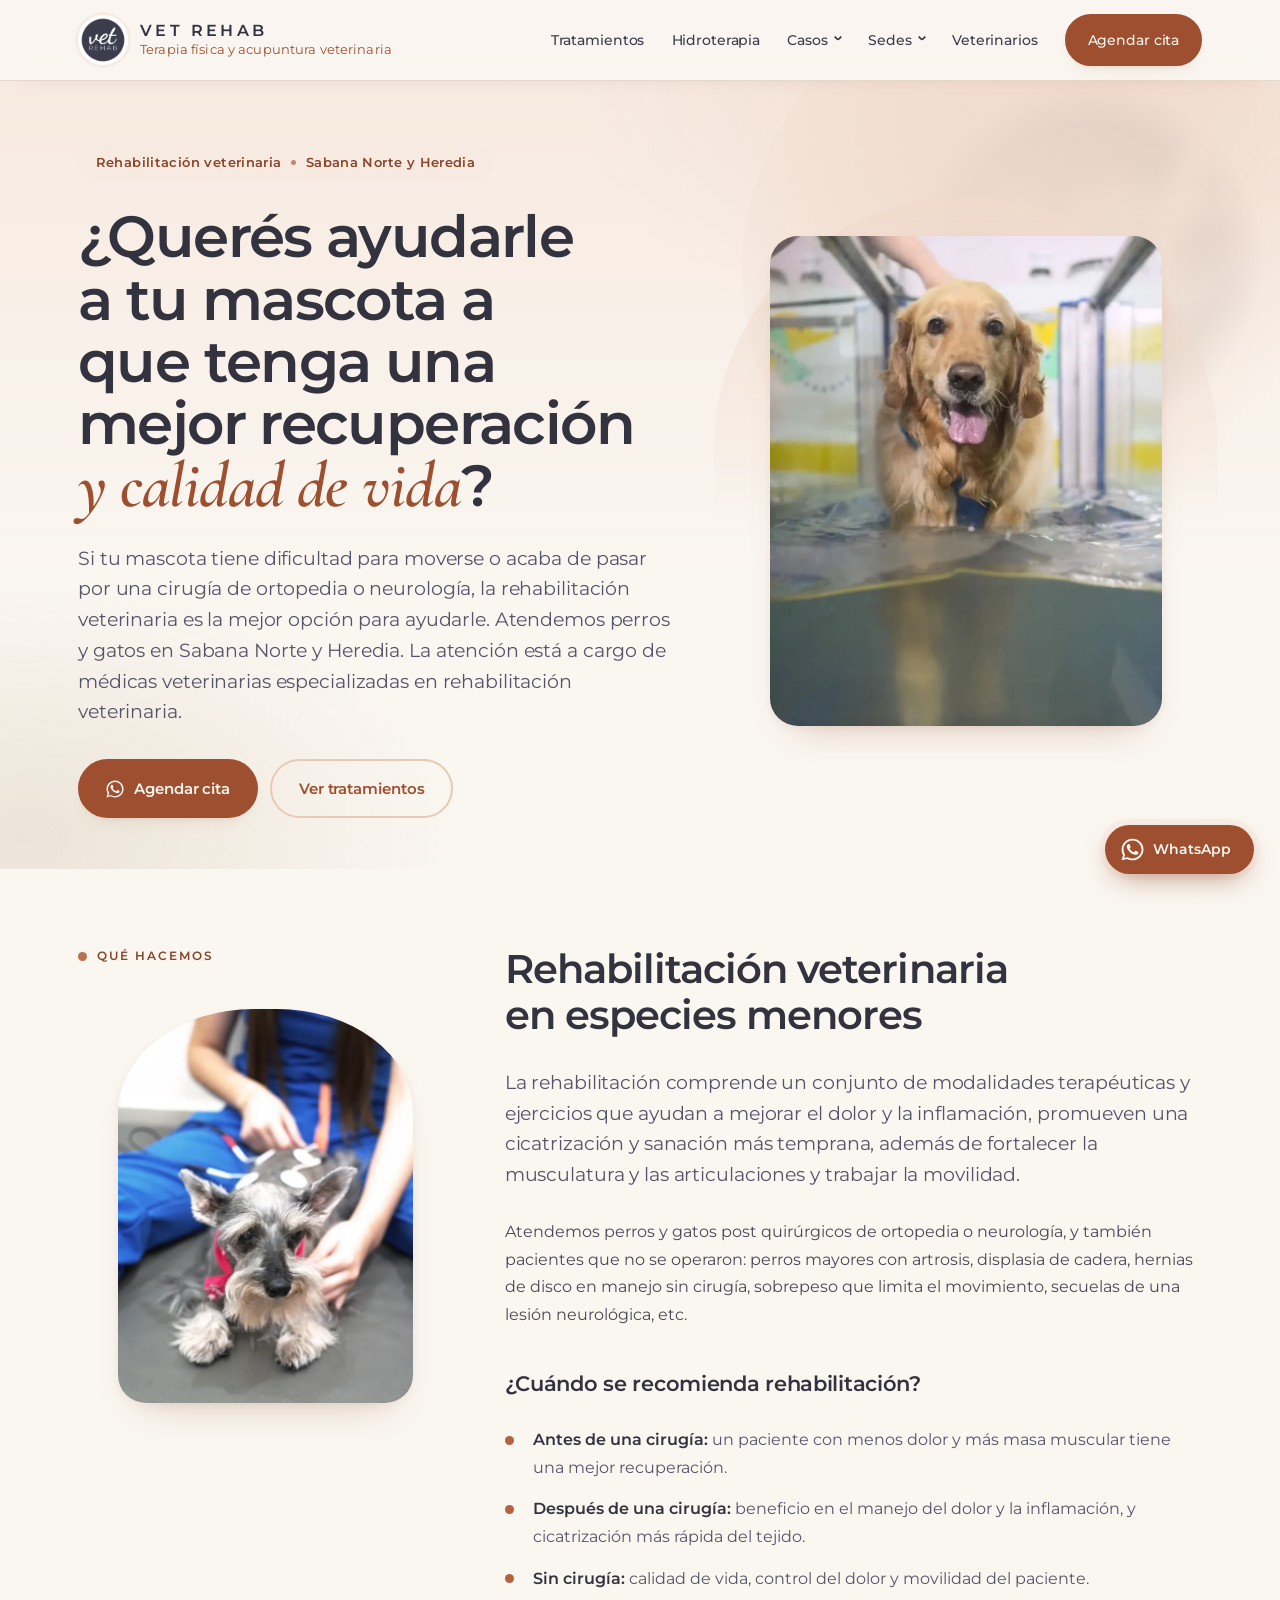
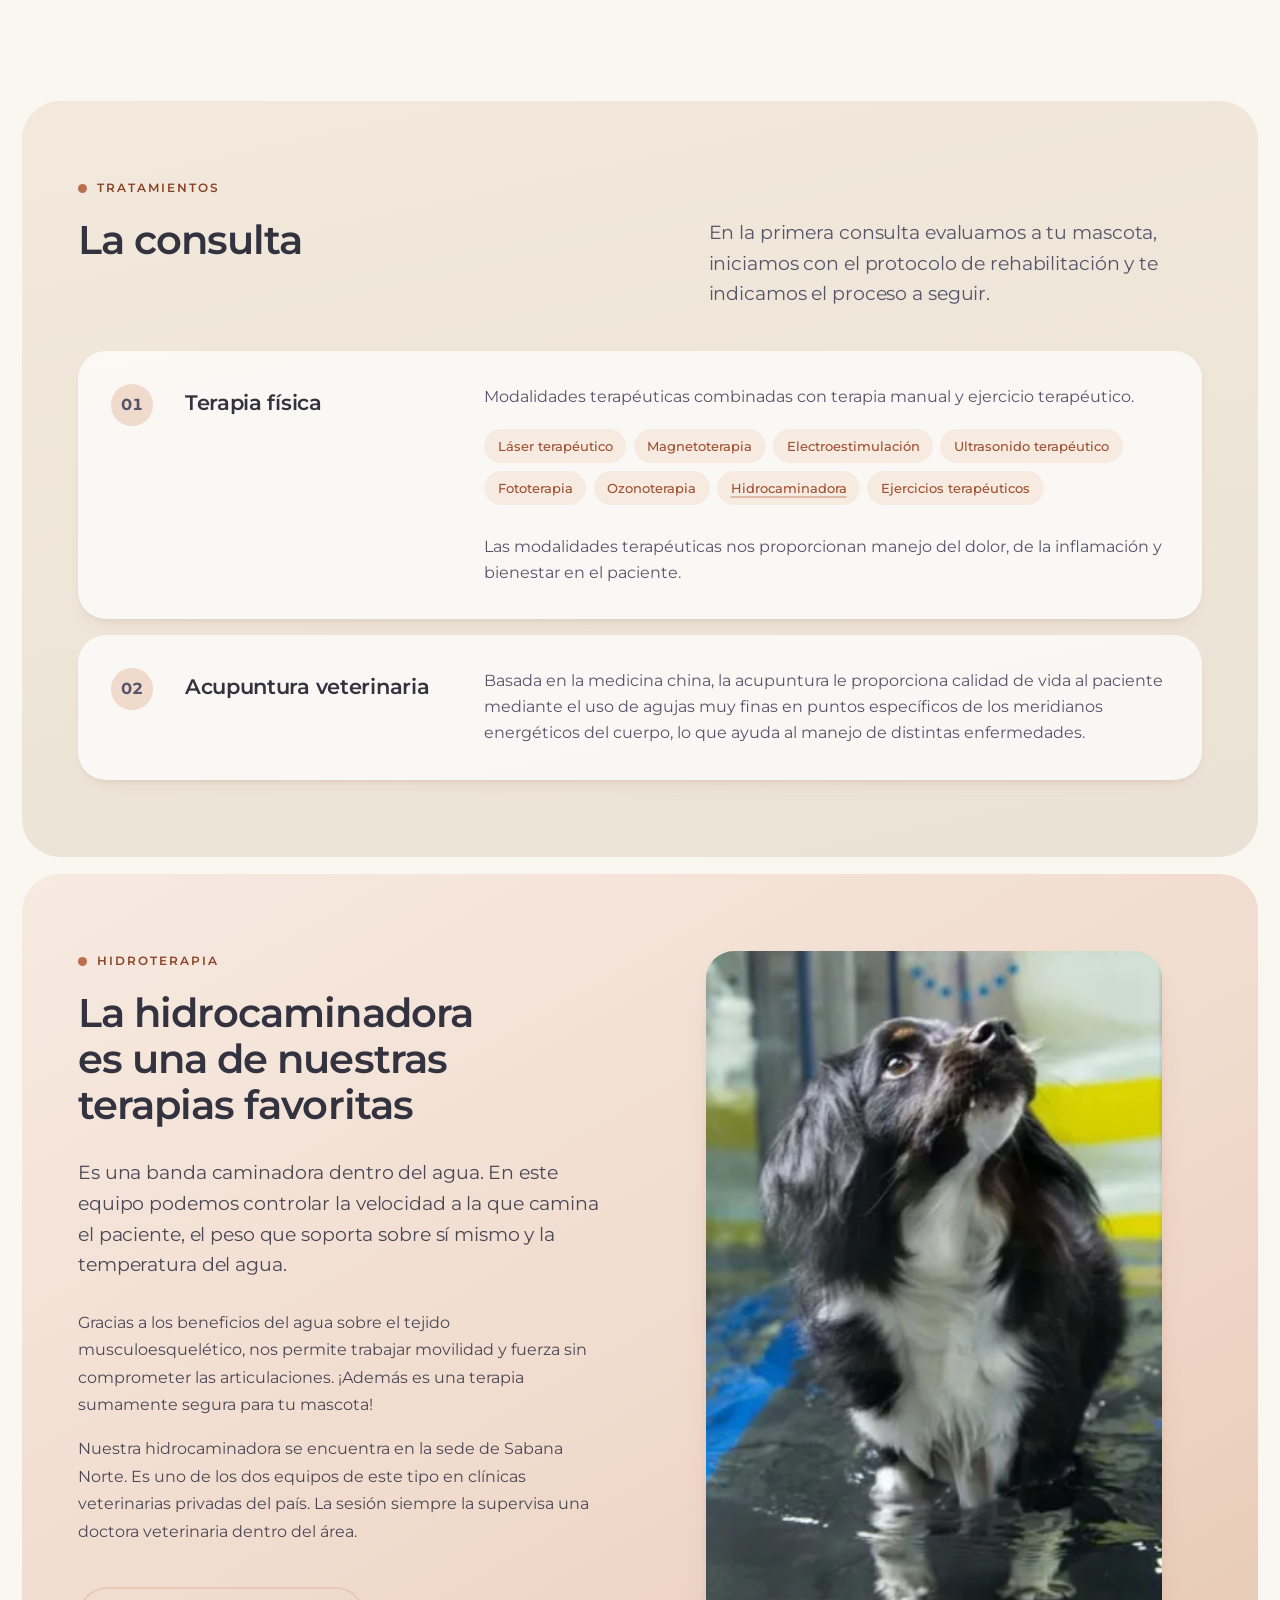
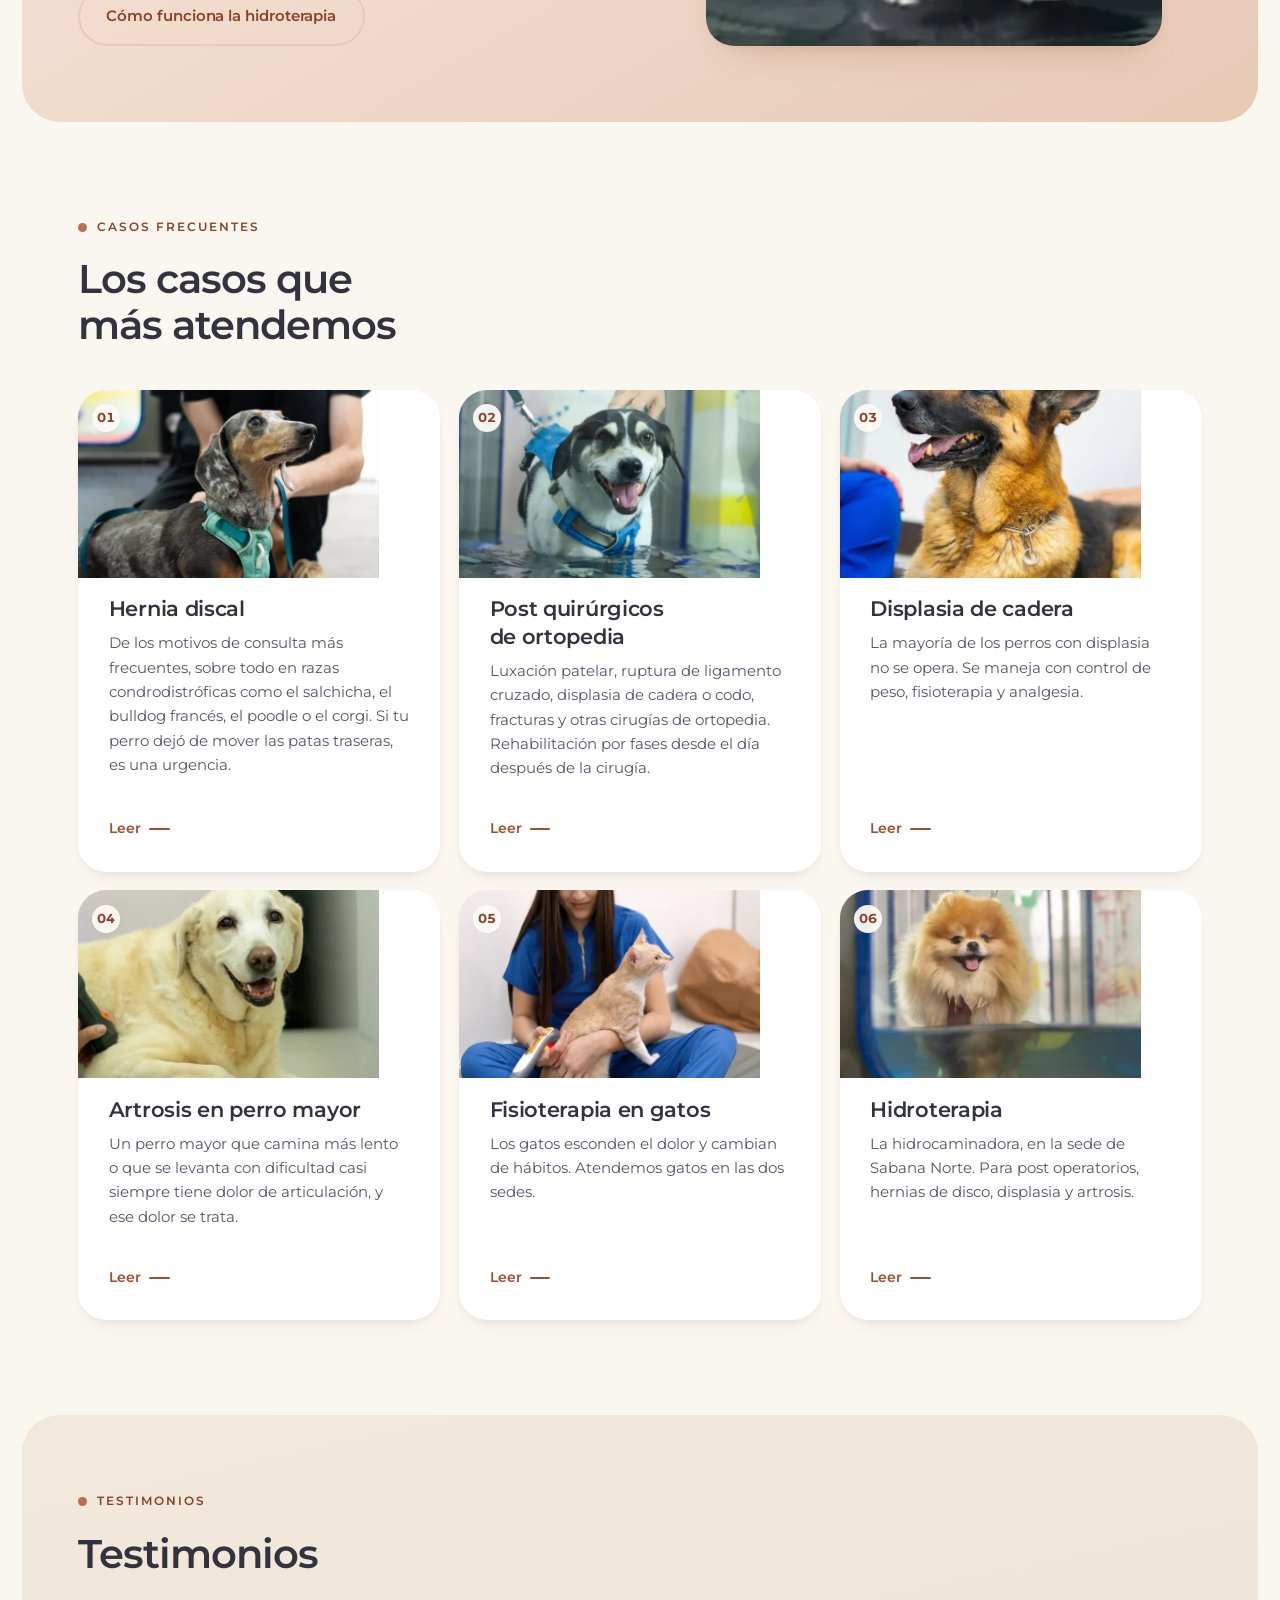
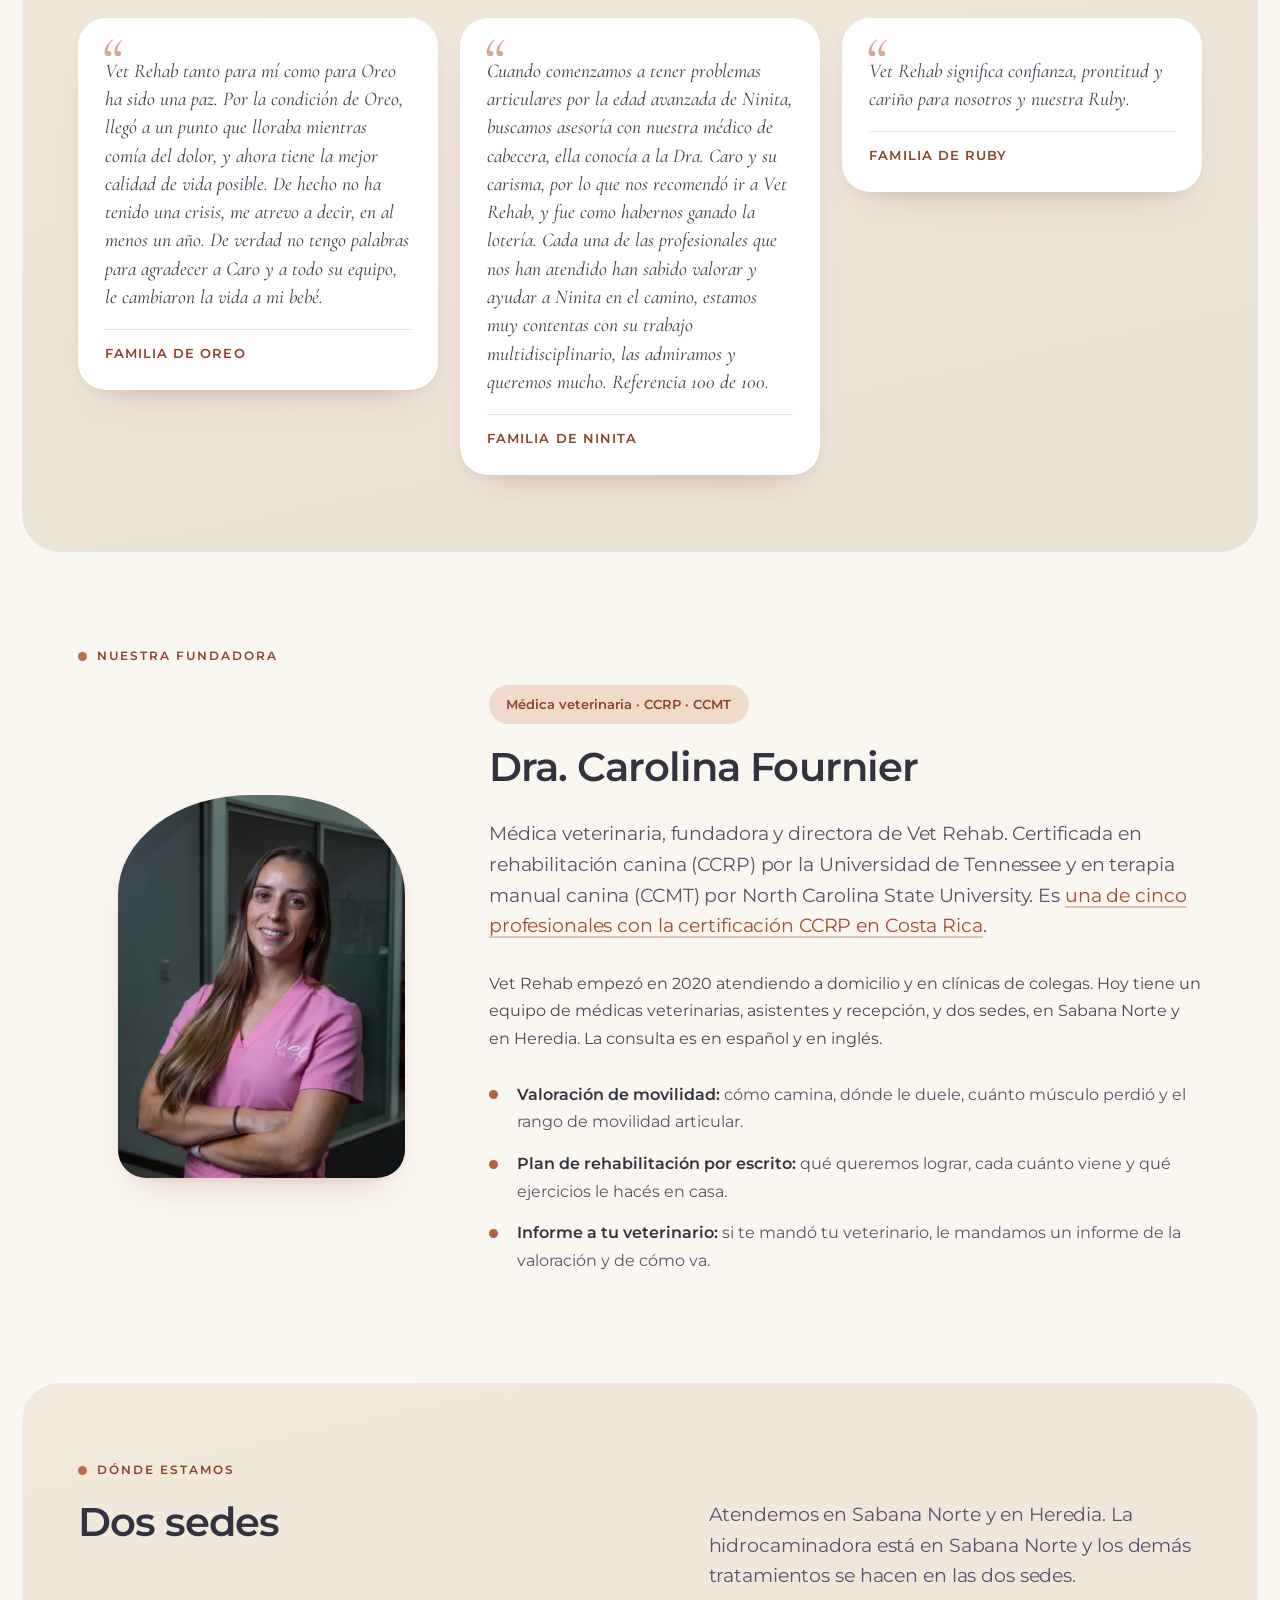
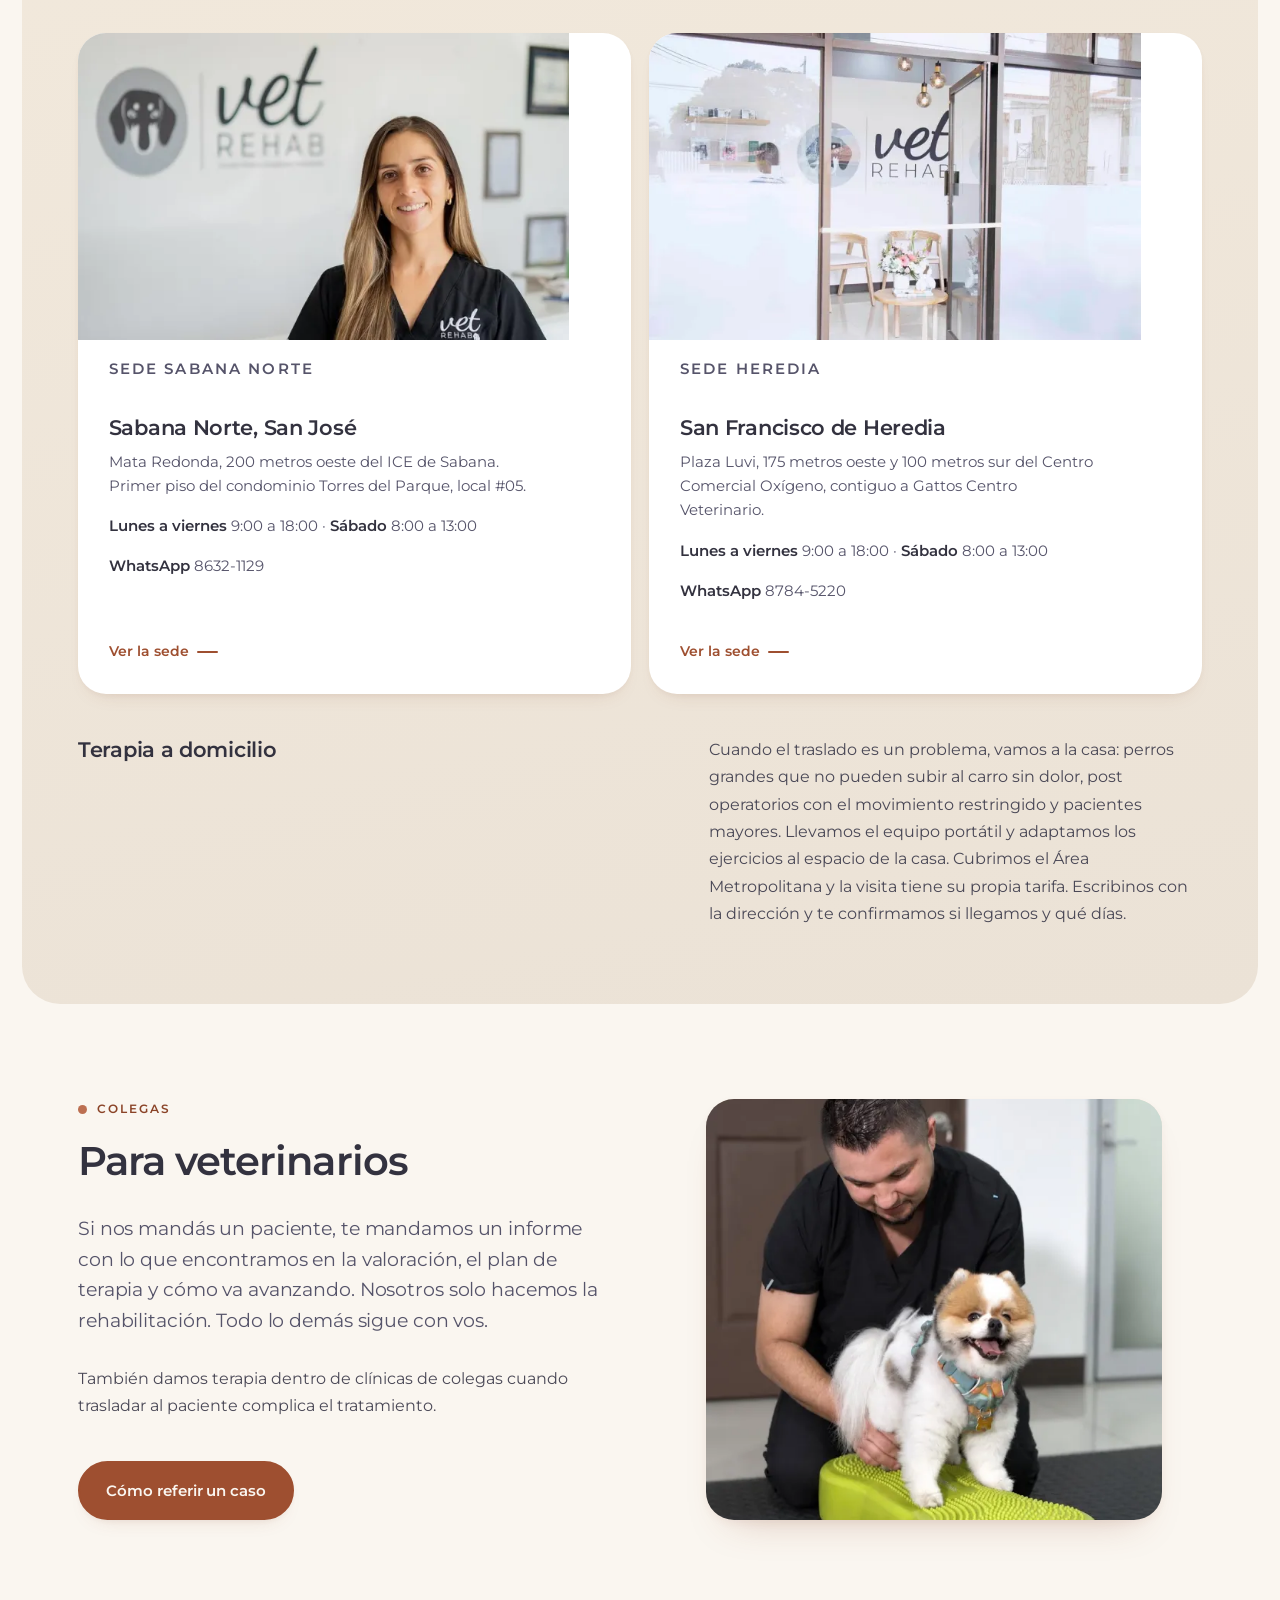
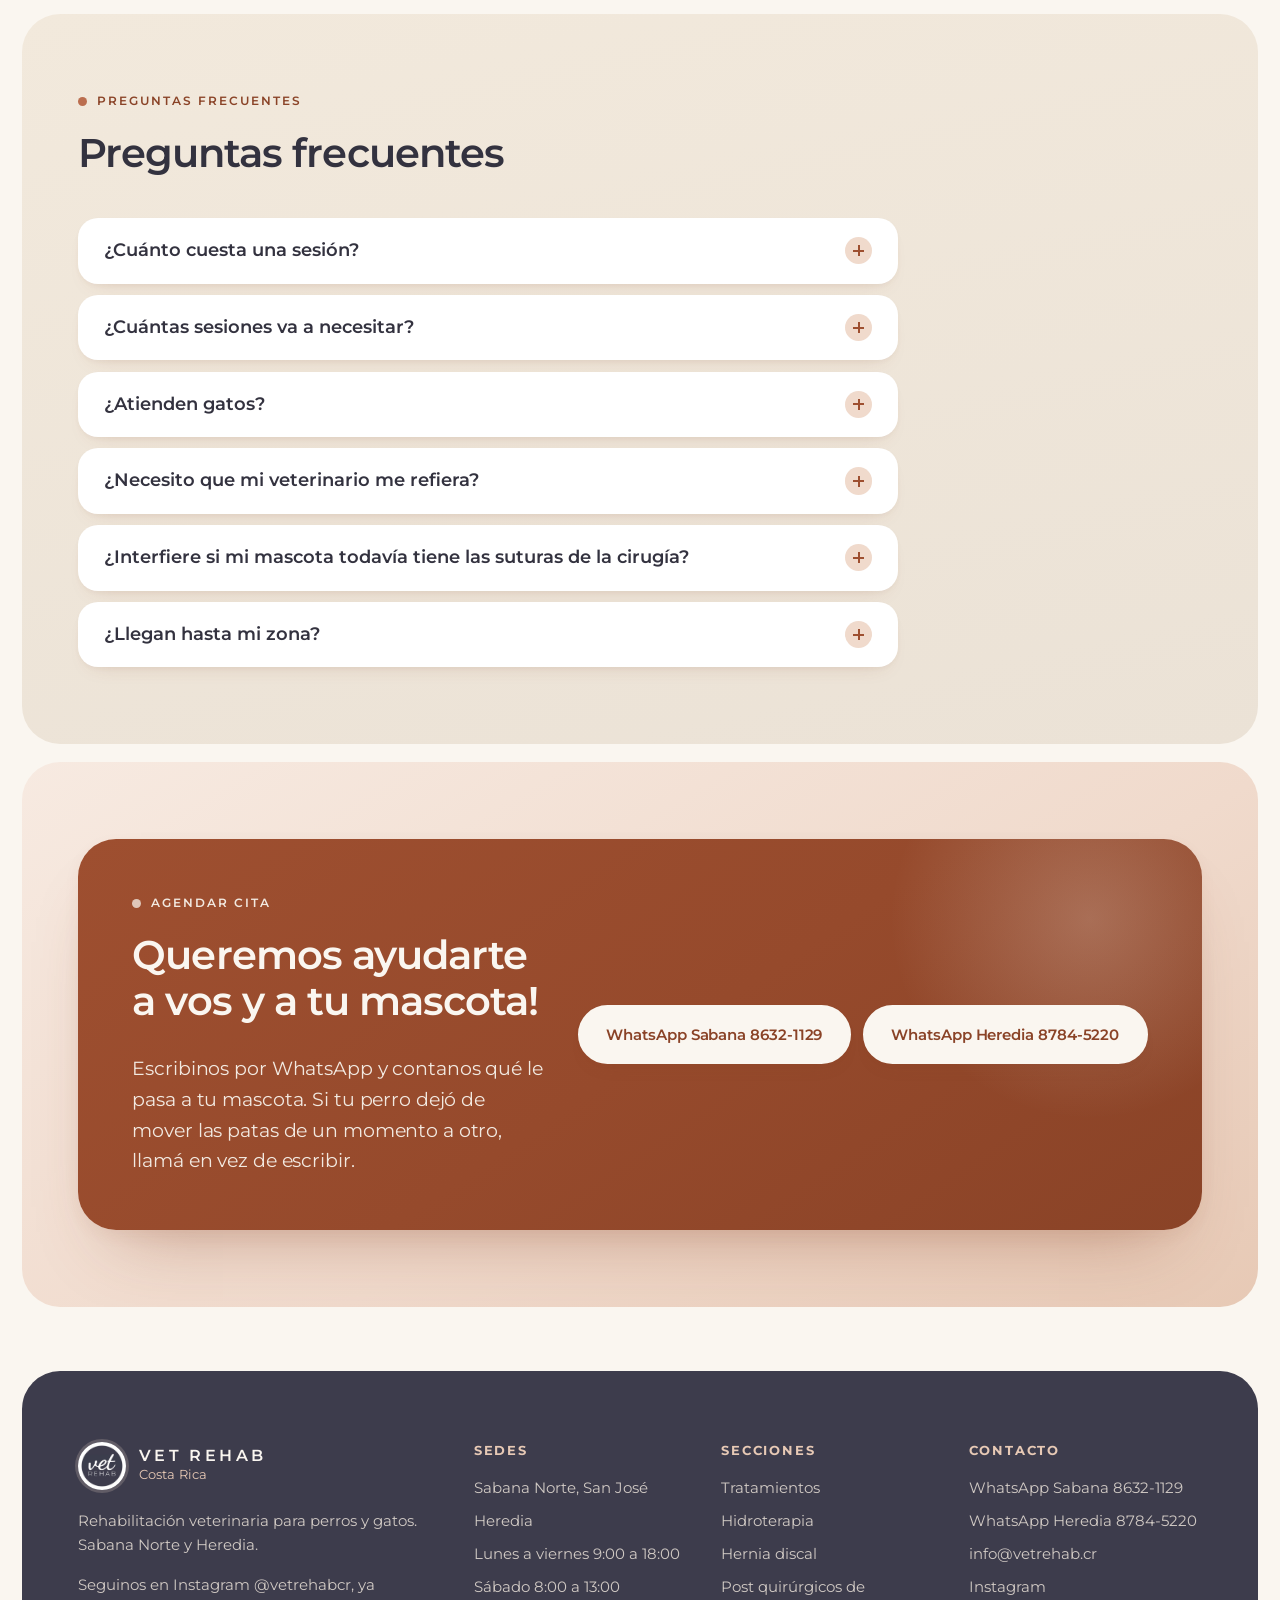
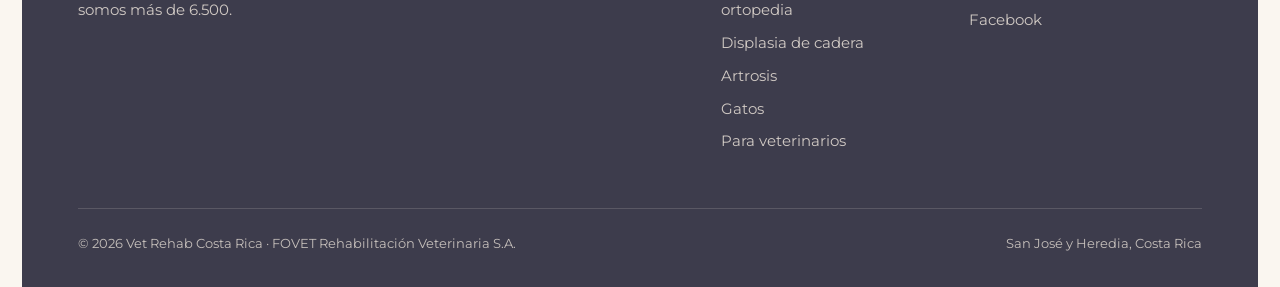
==== commit b95a6025: "Correo de contacto: info@vetrehab.cr" ====
--- a/site/index.html
+++ b/site/index.html
@@ -432,7 +432,7 @@
         <ul>
           <li><a href="https://wa.me/50686321129" rel="noopener">WhatsApp Sabana 8632-1129</a></li>
           <li><a href="https://wa.me/50687845220" rel="noopener">WhatsApp Heredia 8784-5220</a></li>
-          <li><a href="mailto:vetrehabcr@gmail.com">vetrehabcr@gmail.com</a></li>
+          <li><a href="mailto:info@vetrehab.cr">info@vetrehab.cr</a></li>
           <li><a href="https://www.instagram.com/vetrehabcr/" rel="noopener">Instagram</a></li>
           <li><a href="https://www.facebook.com/vetrehabcr/" rel="noopener">Facebook</a></li>
         </ul>
@@ -465,7 +465,7 @@
       "logo": "https://vetrehab.cr/assets/logo-vetrehab.jpg",
       "image": "https://vetrehab.cr/assets/img/hidrocaminadora-golden-01.jpg",
       "description": "Rehabilitación veterinaria para perros y gatos en Sabana Norte y Heredia, Costa Rica.",
-      "email": "vetrehabcr@gmail.com",
+      "email": "info@vetrehab.cr",
       "telephone": [
         "+506-8632-1129",
         "+506-8784-5220"
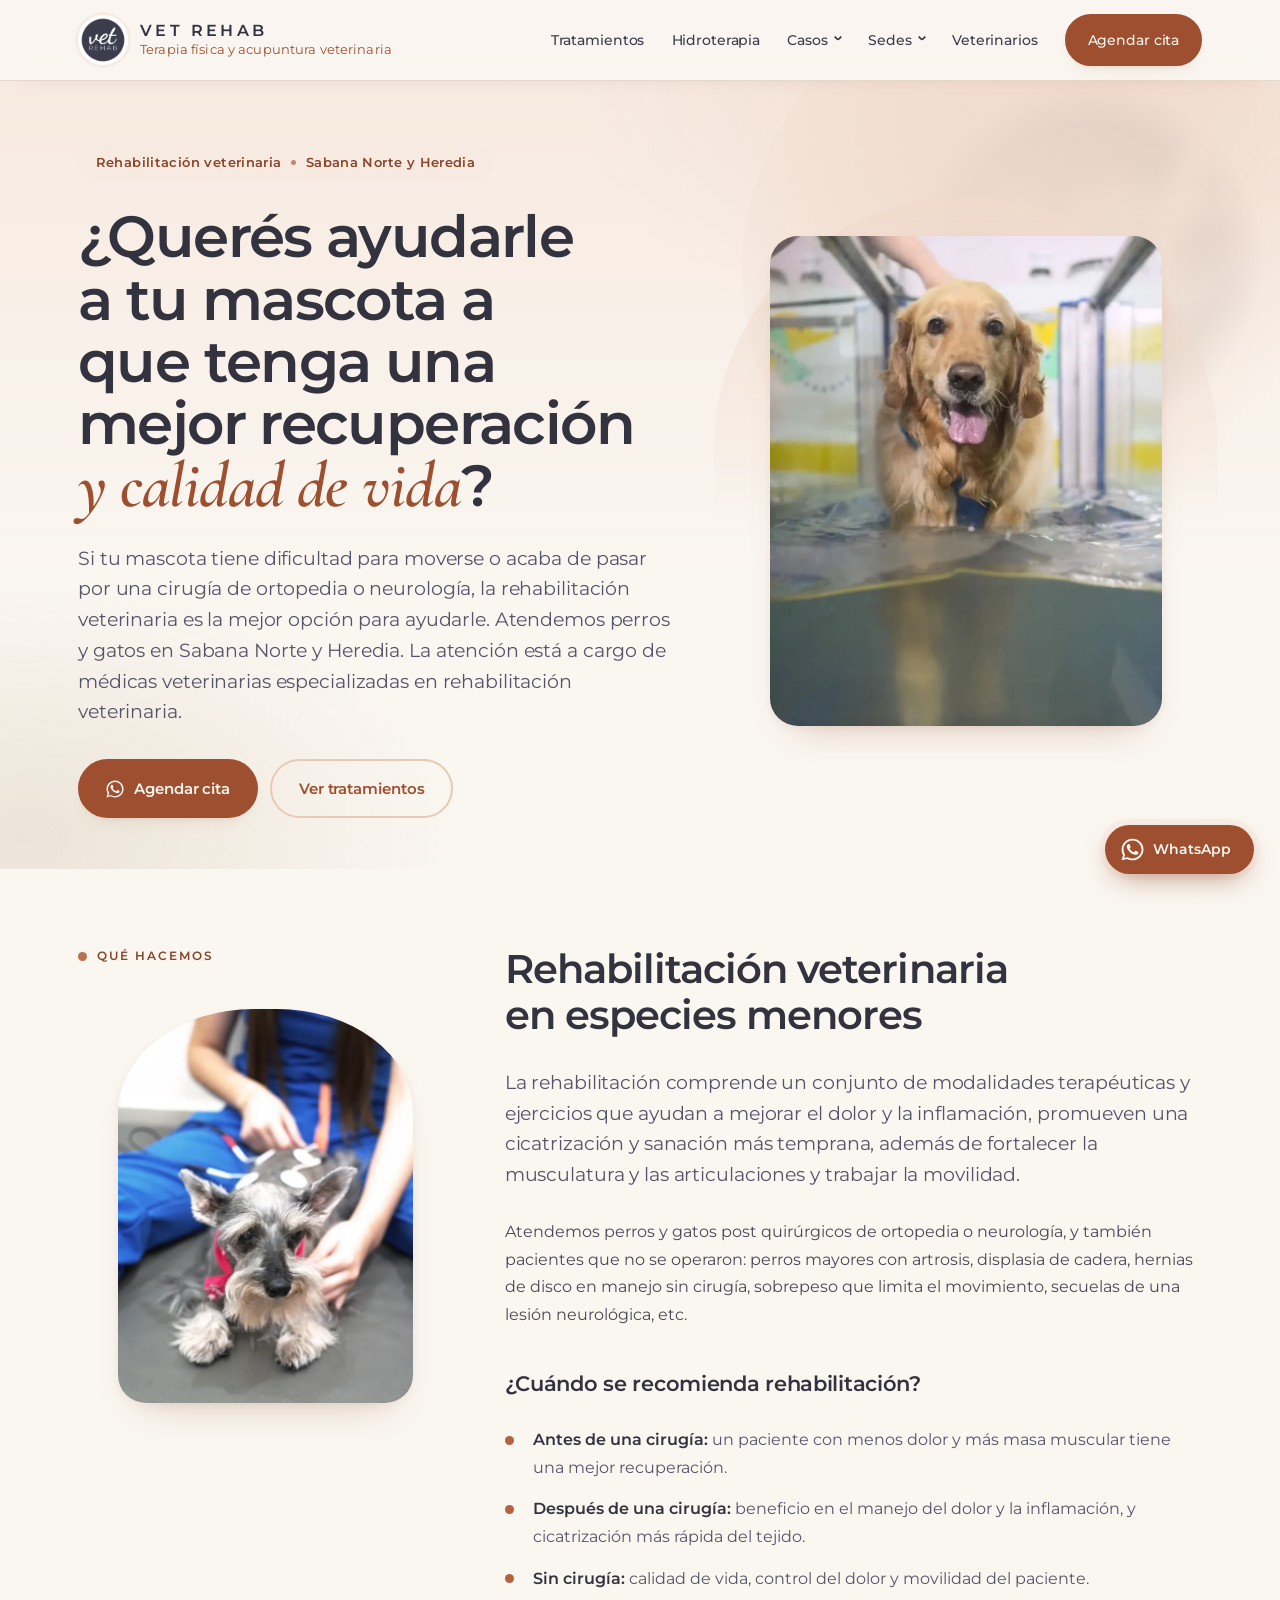
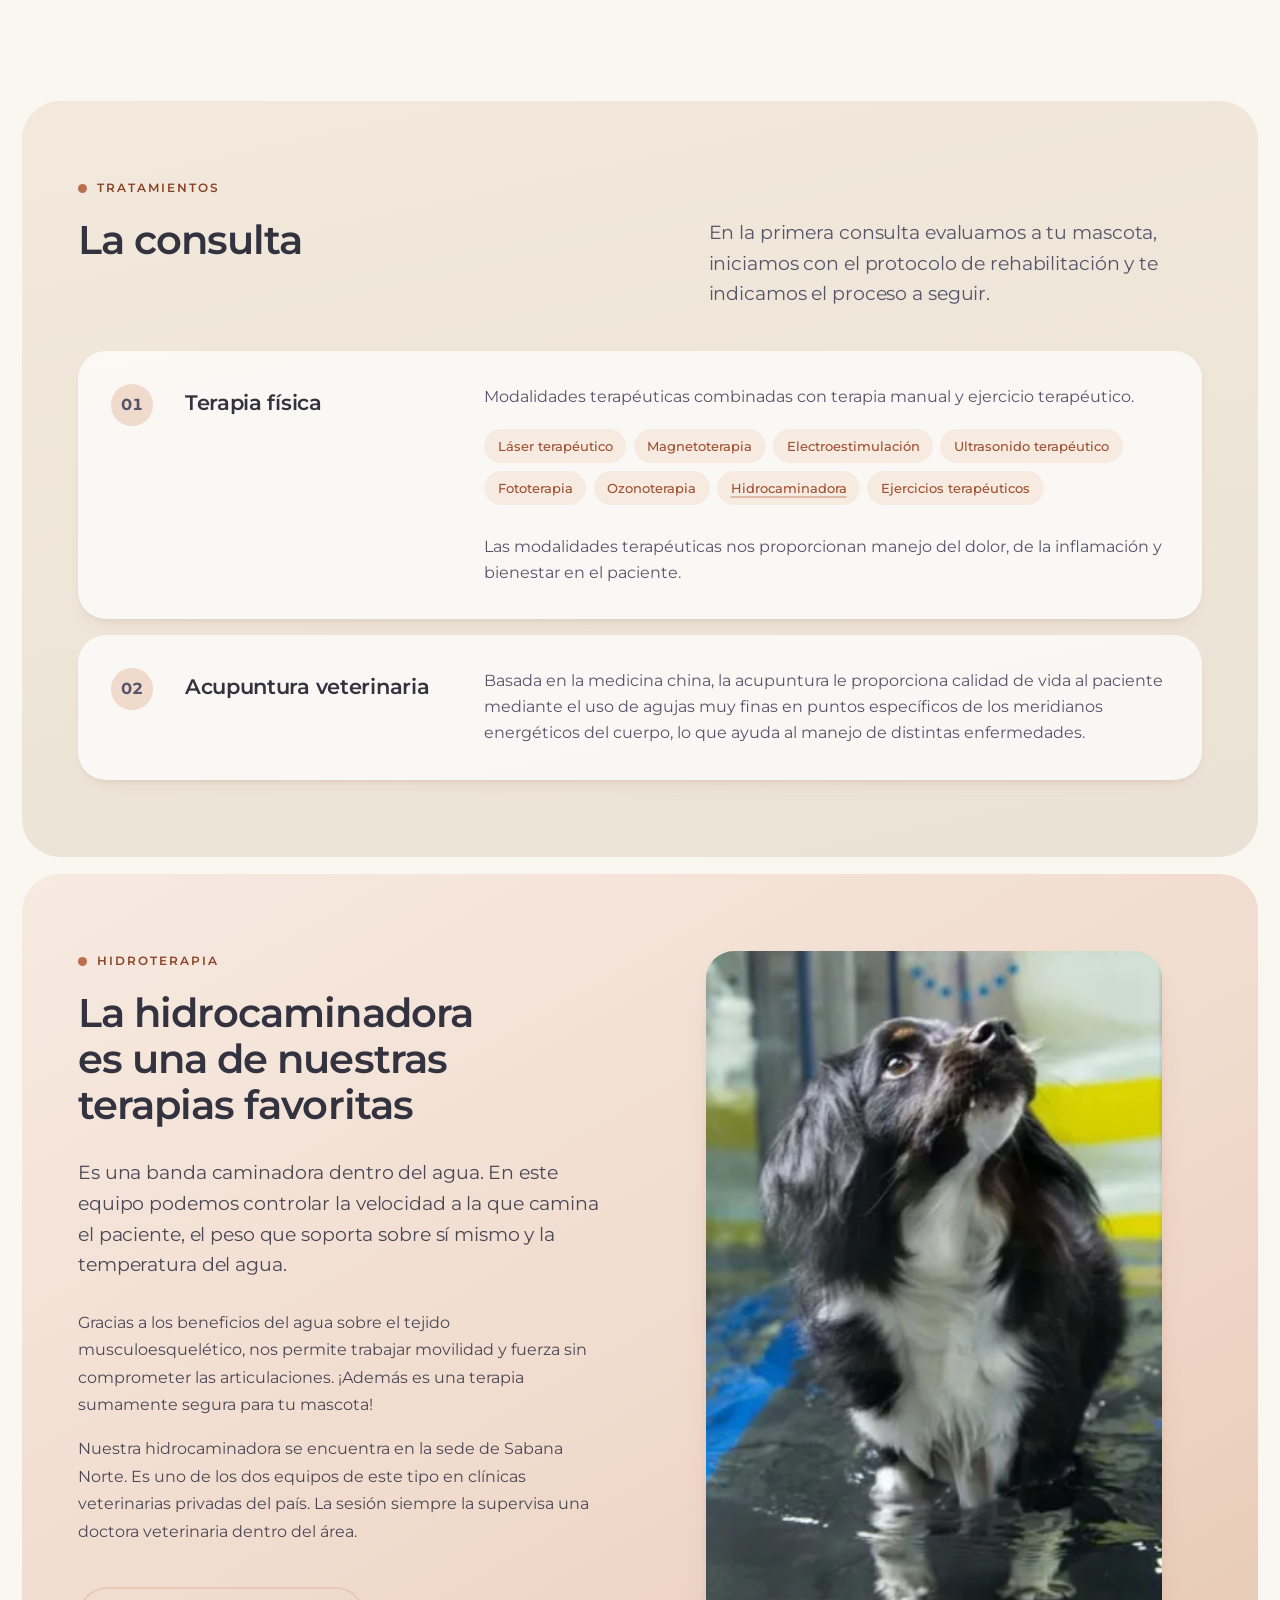
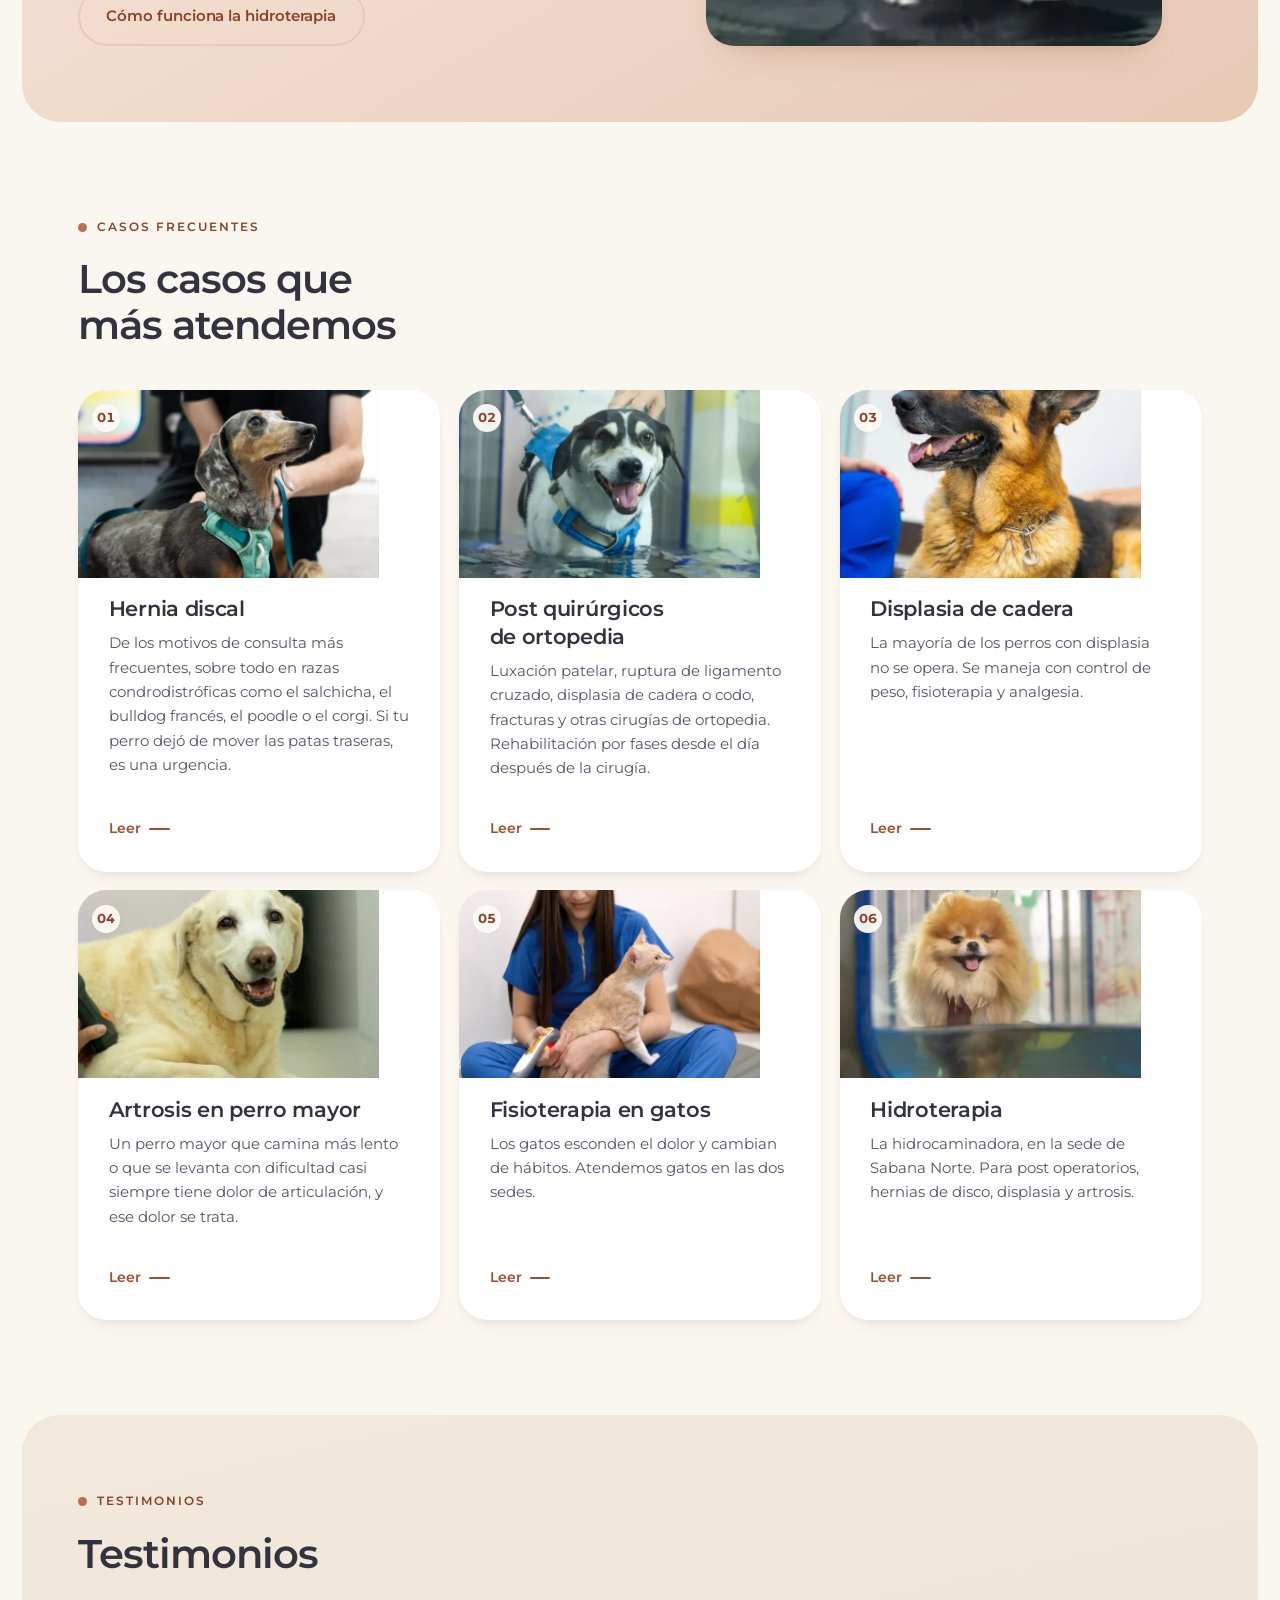
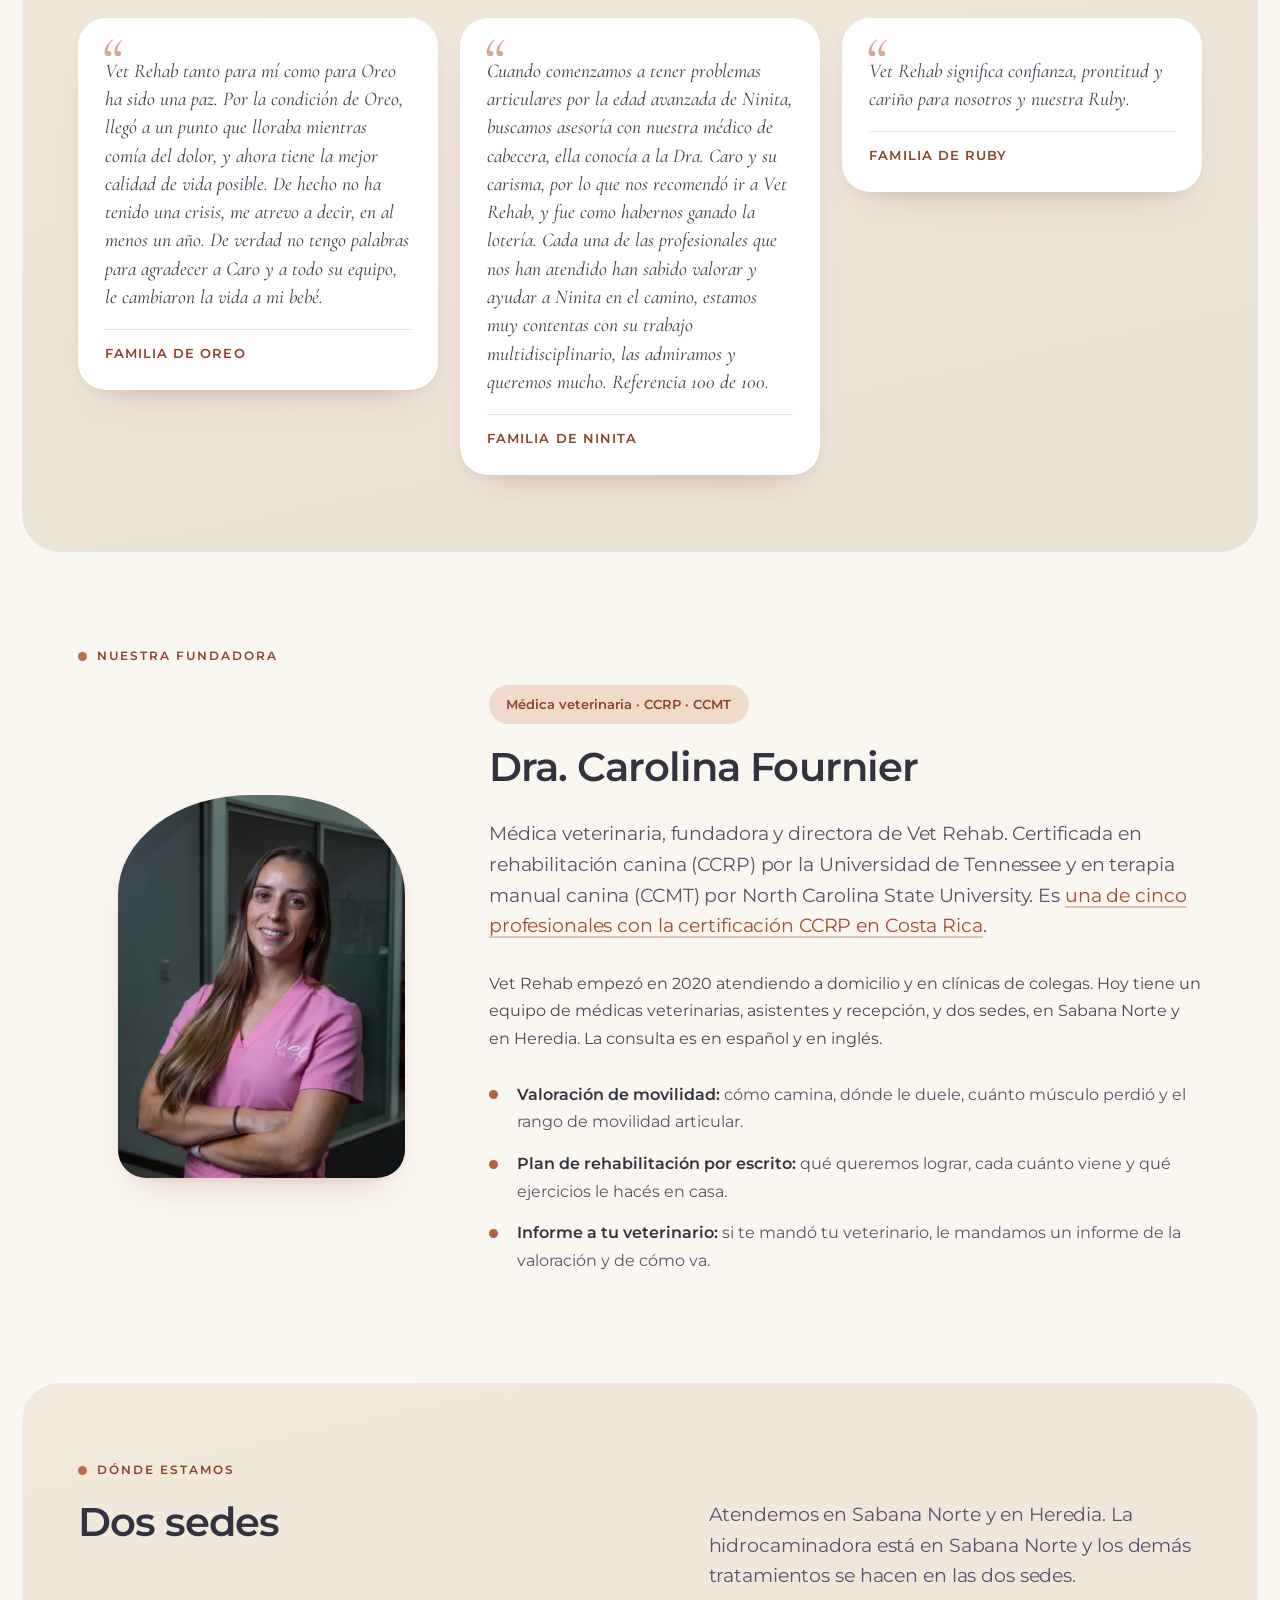
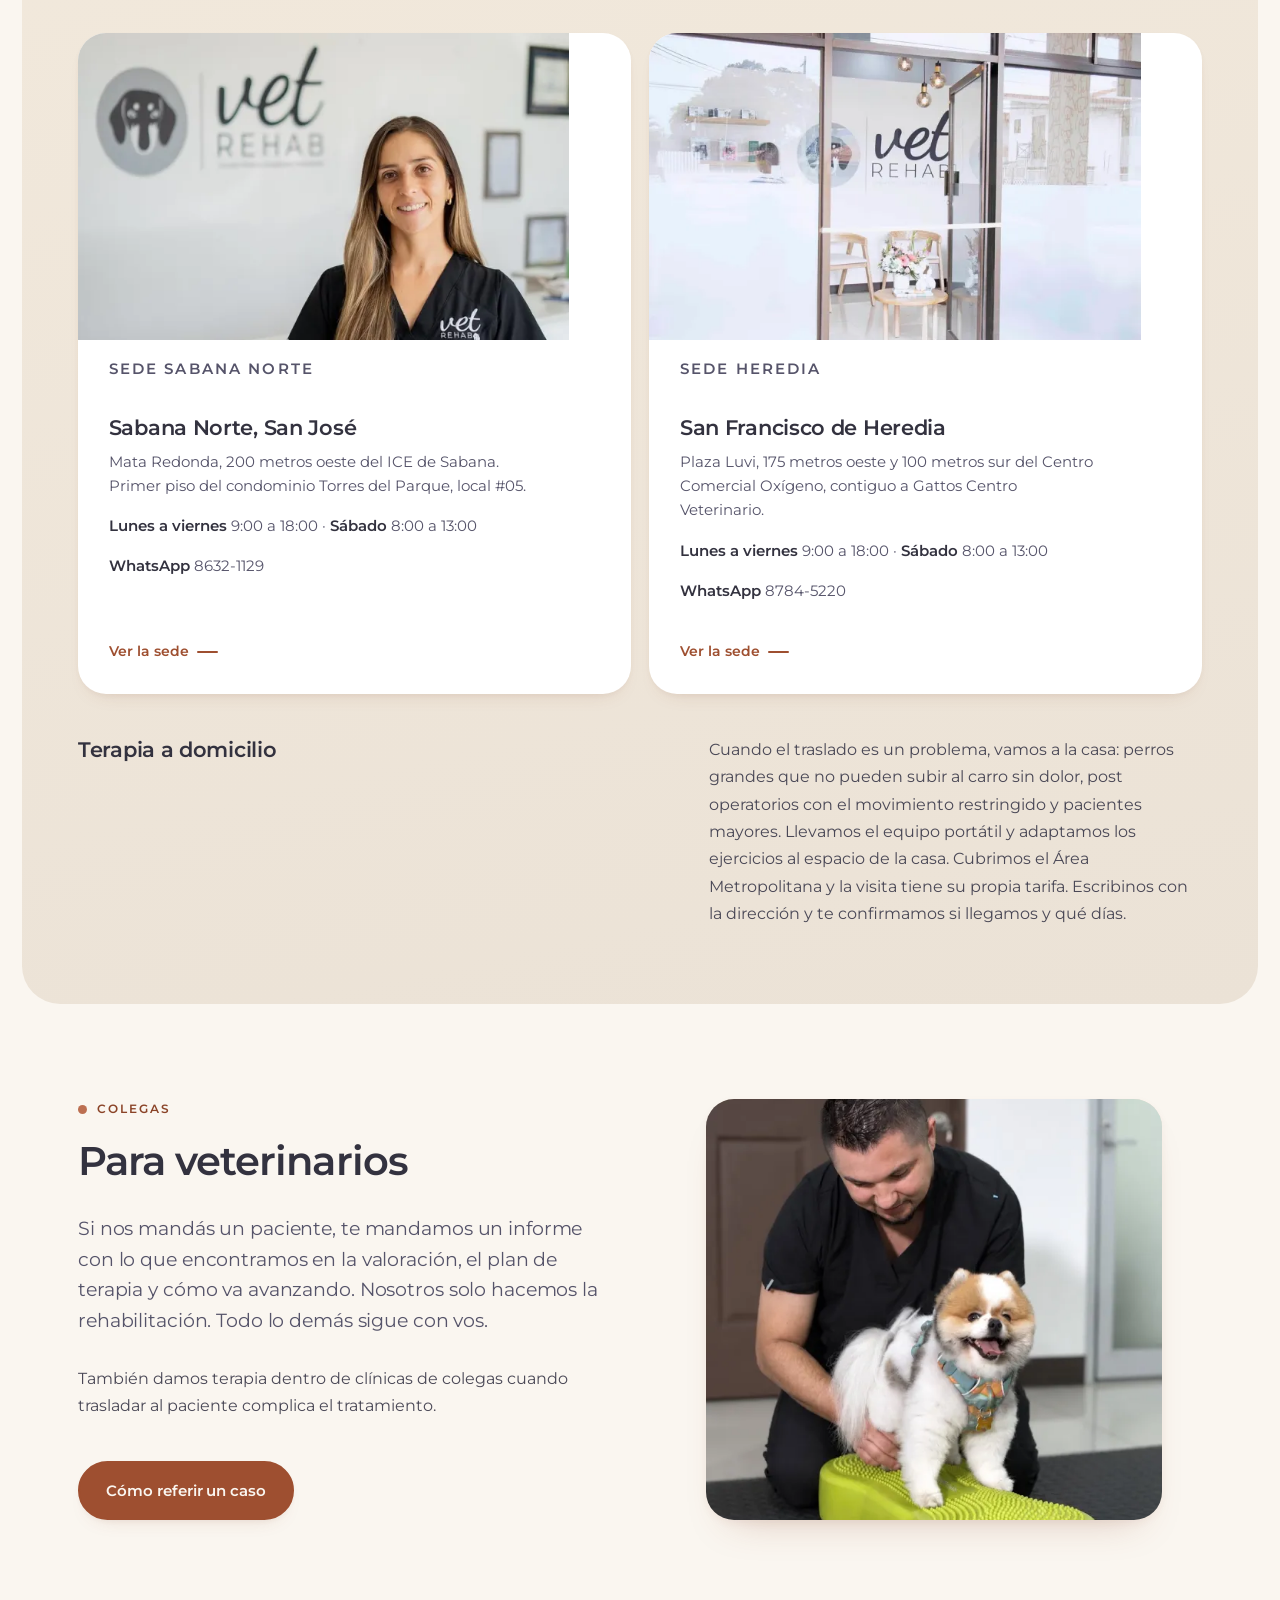
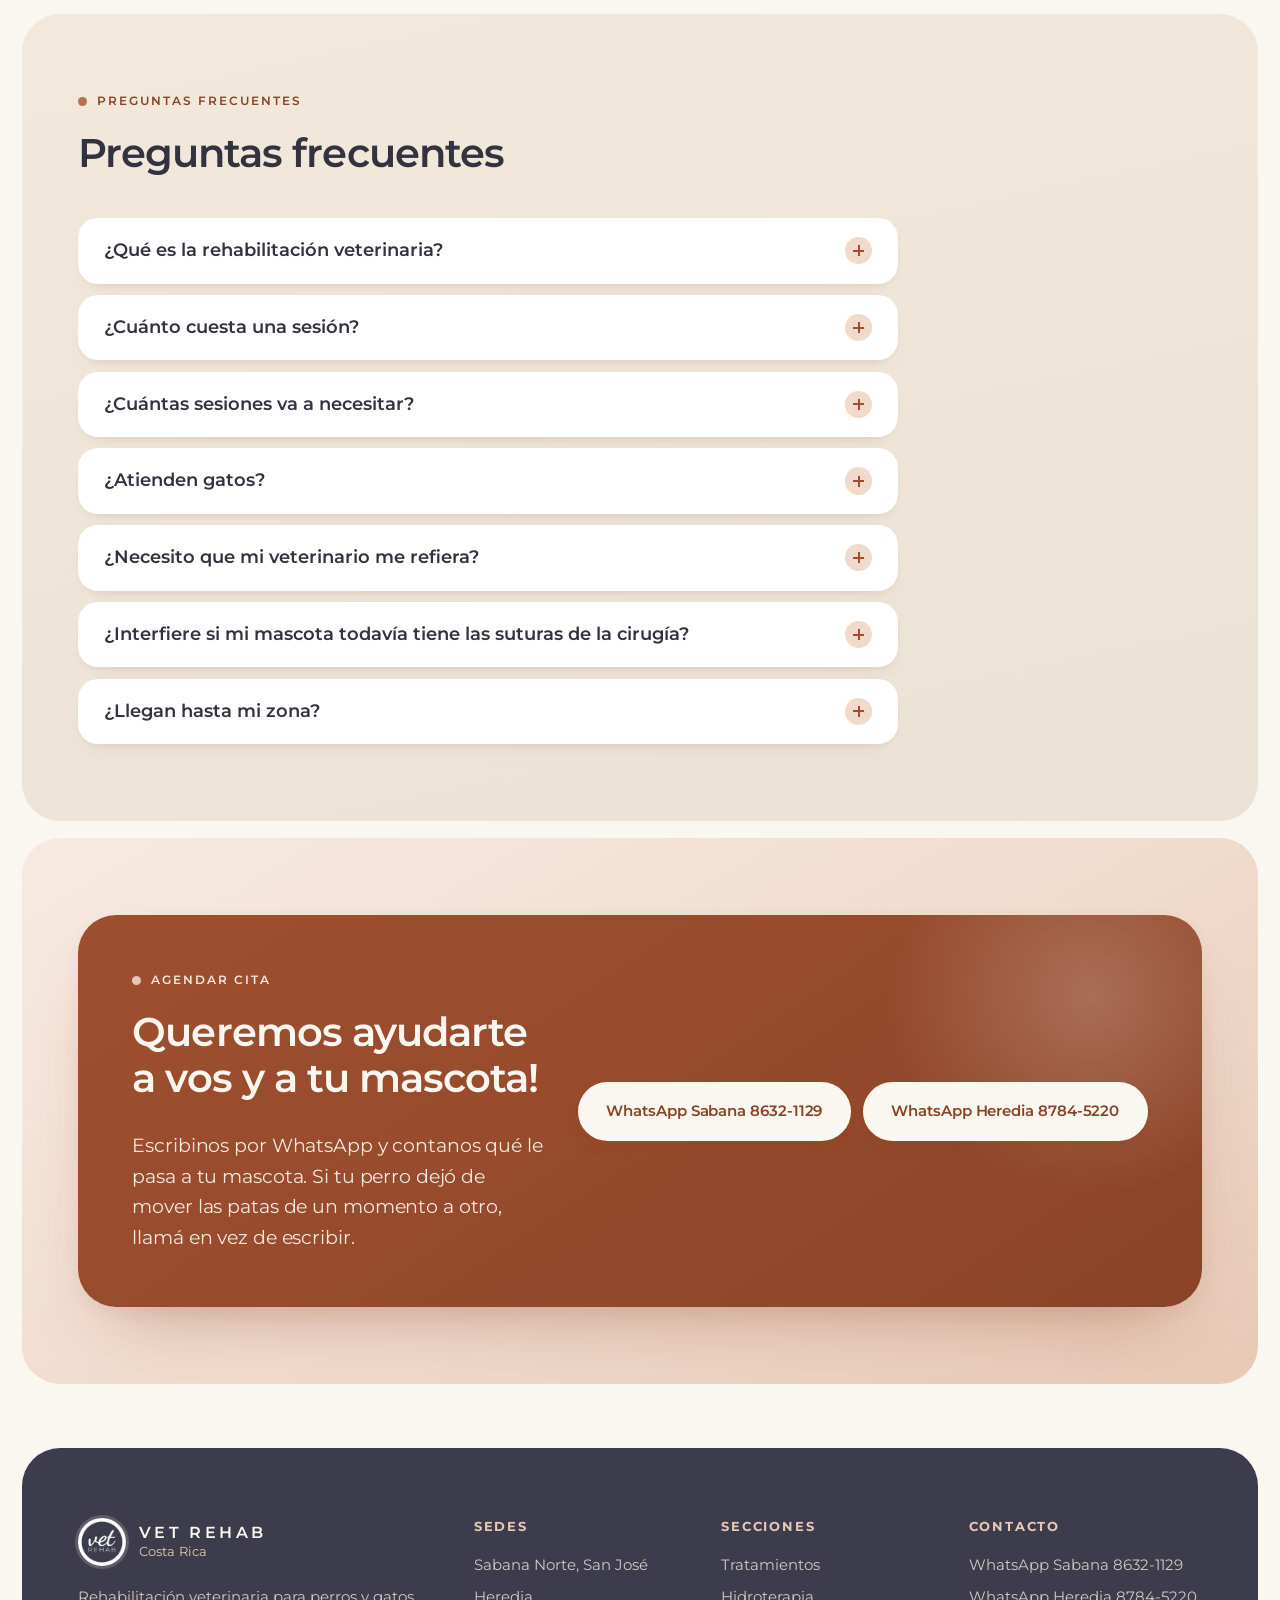
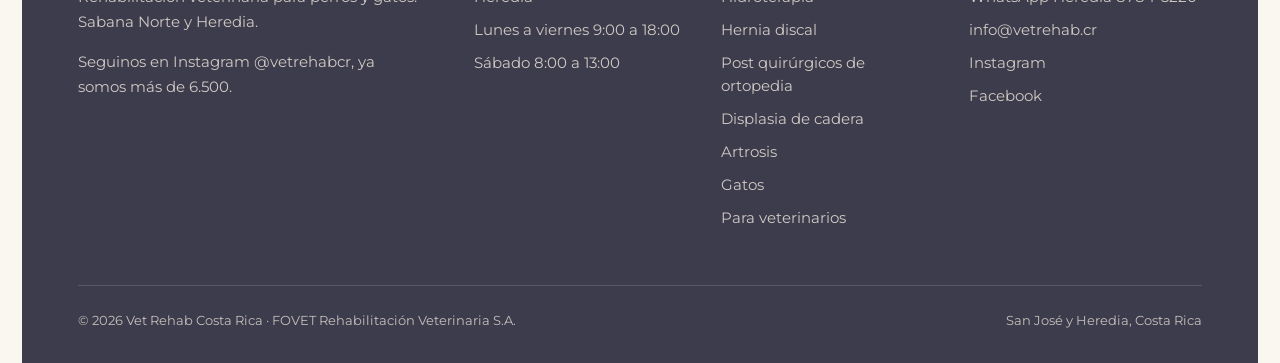
==== commit 6b91165a: "SEO semanal 2026-10-19: canonical/redirect fix, metadatos, FAQ - wrangler.toml: html_handling = none" ====
--- a/site/index.html
+++ b/site/index.html
@@ -4,13 +4,13 @@
 <meta charset="utf-8">
 <meta name="viewport" content="width=device-width, initial-scale=1">
 <title>Rehabilitación veterinaria en Costa Rica | Vet Rehab</title>
-<meta name="description" content="Rehabilitación veterinaria para perros y gatos en Sabana Norte y Heredia. Terapia física, acupuntura e hidrocaminadora, con médicas veterinarias especializadas.">
+<meta name="description" content="Rehabilitación veterinaria para perros y gatos en Sabana Norte y Heredia. Terapia física, acupuntura e hidrocaminadora, con médicas especializadas.">
 <link rel="canonical" href="https://vetrehab.cr/">
 <meta property="og:type" content="website">
 <meta property="og:locale" content="es_CR">
 <meta property="og:site_name" content="Vet Rehab Costa Rica">
 <meta property="og:title" content="Rehabilitación veterinaria en Costa Rica | Vet Rehab">
-<meta property="og:description" content="Rehabilitación veterinaria para perros y gatos en Sabana Norte y Heredia. Terapia física, acupuntura e hidrocaminadora, con médicas veterinarias especializadas.">
+<meta property="og:description" content="Rehabilitación veterinaria para perros y gatos en Sabana Norte y Heredia. Terapia física, acupuntura e hidrocaminadora, con médicas especializadas.">
 <meta property="og:url" content="https://vetrehab.cr/">
 <meta property="og:image" content="https://vetrehab.cr/assets/img/hidrocaminadora-golden-01.jpg">
 <meta property="og:image:width" content="1080">
@@ -18,7 +18,7 @@
 <meta property="og:image:alt" content="Rehabilitación veterinaria en Costa Rica | Vet Rehab">
 <meta name="twitter:card" content="summary_large_image">
 <meta name="twitter:title" content="Rehabilitación veterinaria en Costa Rica | Vet Rehab">
-<meta name="twitter:description" content="Rehabilitación veterinaria para perros y gatos en Sabana Norte y Heredia. Terapia física, acupuntura e hidrocaminadora, con médicas veterinarias especializadas.">
+<meta name="twitter:description" content="Rehabilitación veterinaria para perros y gatos en Sabana Norte y Heredia. Terapia física, acupuntura e hidrocaminadora, con médicas especializadas.">
 <meta name="twitter:image" content="https://vetrehab.cr/assets/img/hidrocaminadora-golden-01.jpg">
 <meta name="theme-color" content="#3D3C4C">
 <link rel="icon" href="assets/icons/favicon-32.png" sizes="32x32" type="image/png">
@@ -345,6 +345,10 @@
 
     <div class="faq mt-3">
       <details>
+        <summary>¿Qué es la rehabilitación veterinaria?</summary>
+        <div class="faq-a"><p>Es un conjunto de modalidades terapéuticas y ejercicios que ayudan a controlar el dolor y la inflamación, promueven una cicatrización más temprana y fortalecen la musculatura y las articulaciones. La usamos antes y después de cirugías de ortopedia o neurología, y también en pacientes que no se operaron.</p></div>
+      </details>
+      <details>
         <summary>¿Cuánto cuesta una sesión?</summary>
         <div class="faq-a"><p>Los precios de la valoración, de las sesiones en clínica y de la visita a domicilio te los mandamos por WhatsApp. Contanos qué le pasa a tu mascota y de qué zona venís.</p></div>
         <!-- [PENDIENTE: Carolina pidió publicar los precios en lista. Sustituir este párrafo por la lista cuando los mande.] -->
@@ -590,6 +594,14 @@
       "mainEntity": [
         {
           "@type": "Question",
+          "name": "¿Qué es la rehabilitación veterinaria?",
+          "acceptedAnswer": {
+            "@type": "Answer",
+            "text": "Es un conjunto de modalidades terapéuticas y ejercicios que ayudan a controlar el dolor y la inflamación, promueven una cicatrización más temprana y fortalecen la musculatura y las articulaciones. La usamos antes y después de cirugías de ortopedia o neurología, y también en pacientes que no se operaron."
+          }
+        },
+        {
+          "@type": "Question",
           "name": "¿Cuánto cuesta una sesión?",
           "acceptedAnswer": {
             "@type": "Answer",
@@ -661,13 +673,13 @@
       "@id": "https://vetrehab.cr/index.html#webpage",
       "url": "https://vetrehab.cr/index.html",
       "name": "Rehabilitación veterinaria en Costa Rica | Vet Rehab",
-      "description": "Rehabilitación veterinaria para perros y gatos en Sabana Norte y Heredia. Terapia física, acupuntura e hidrocaminadora, con médicas veterinarias especializadas.",
+      "description": "Rehabilitación veterinaria para perros y gatos en Sabana Norte y Heredia. Terapia física, acupuntura e hidrocaminadora, con médicas especializadas.",
       "inLanguage": "es-CR",
       "isPartOf": {
         "@id": "https://vetrehab.cr/#website"
       },
       "primaryImageOfPage": "https://vetrehab.cr/assets/img/hidrocaminadora-golden-01.jpg",
-      "dateModified": "2026-09-03",
+      "dateModified": "2026-10-19",
       "publisher": {
         "@id": "https://vetrehab.cr/#organization"
       },
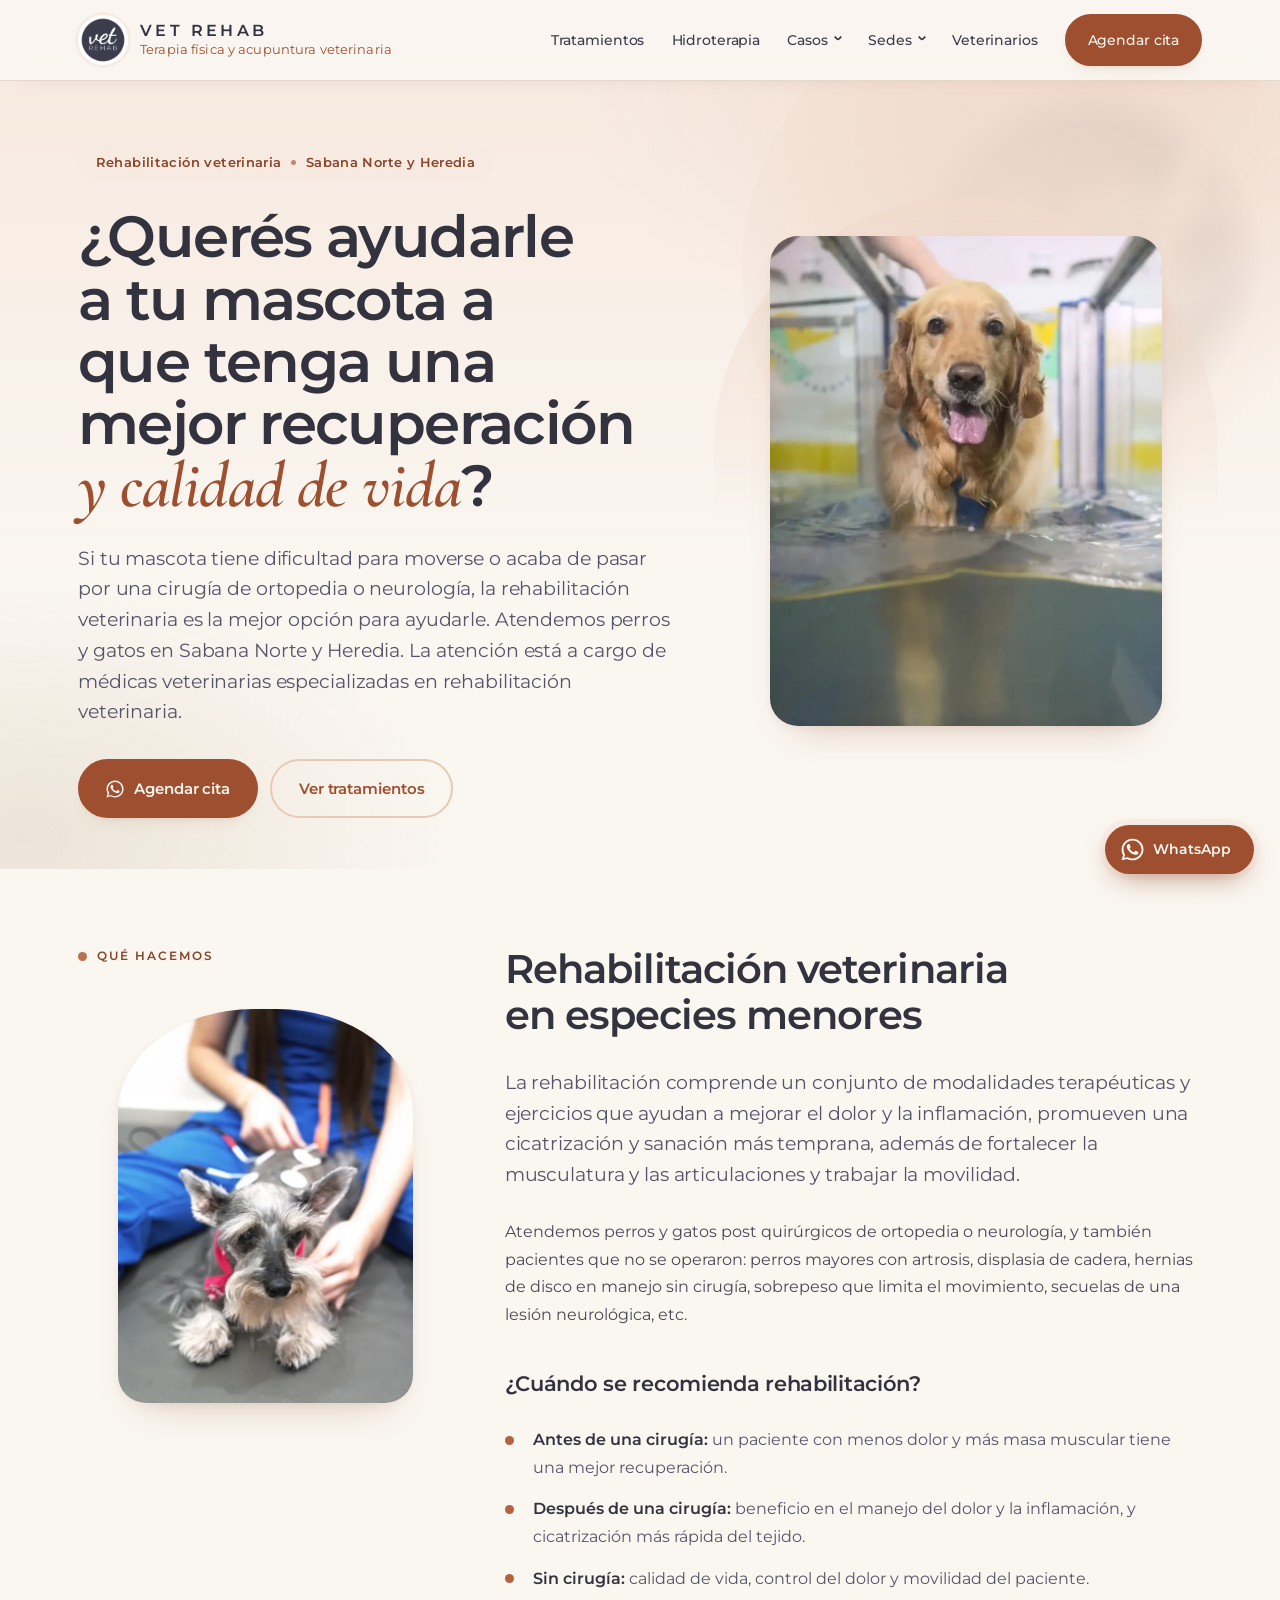
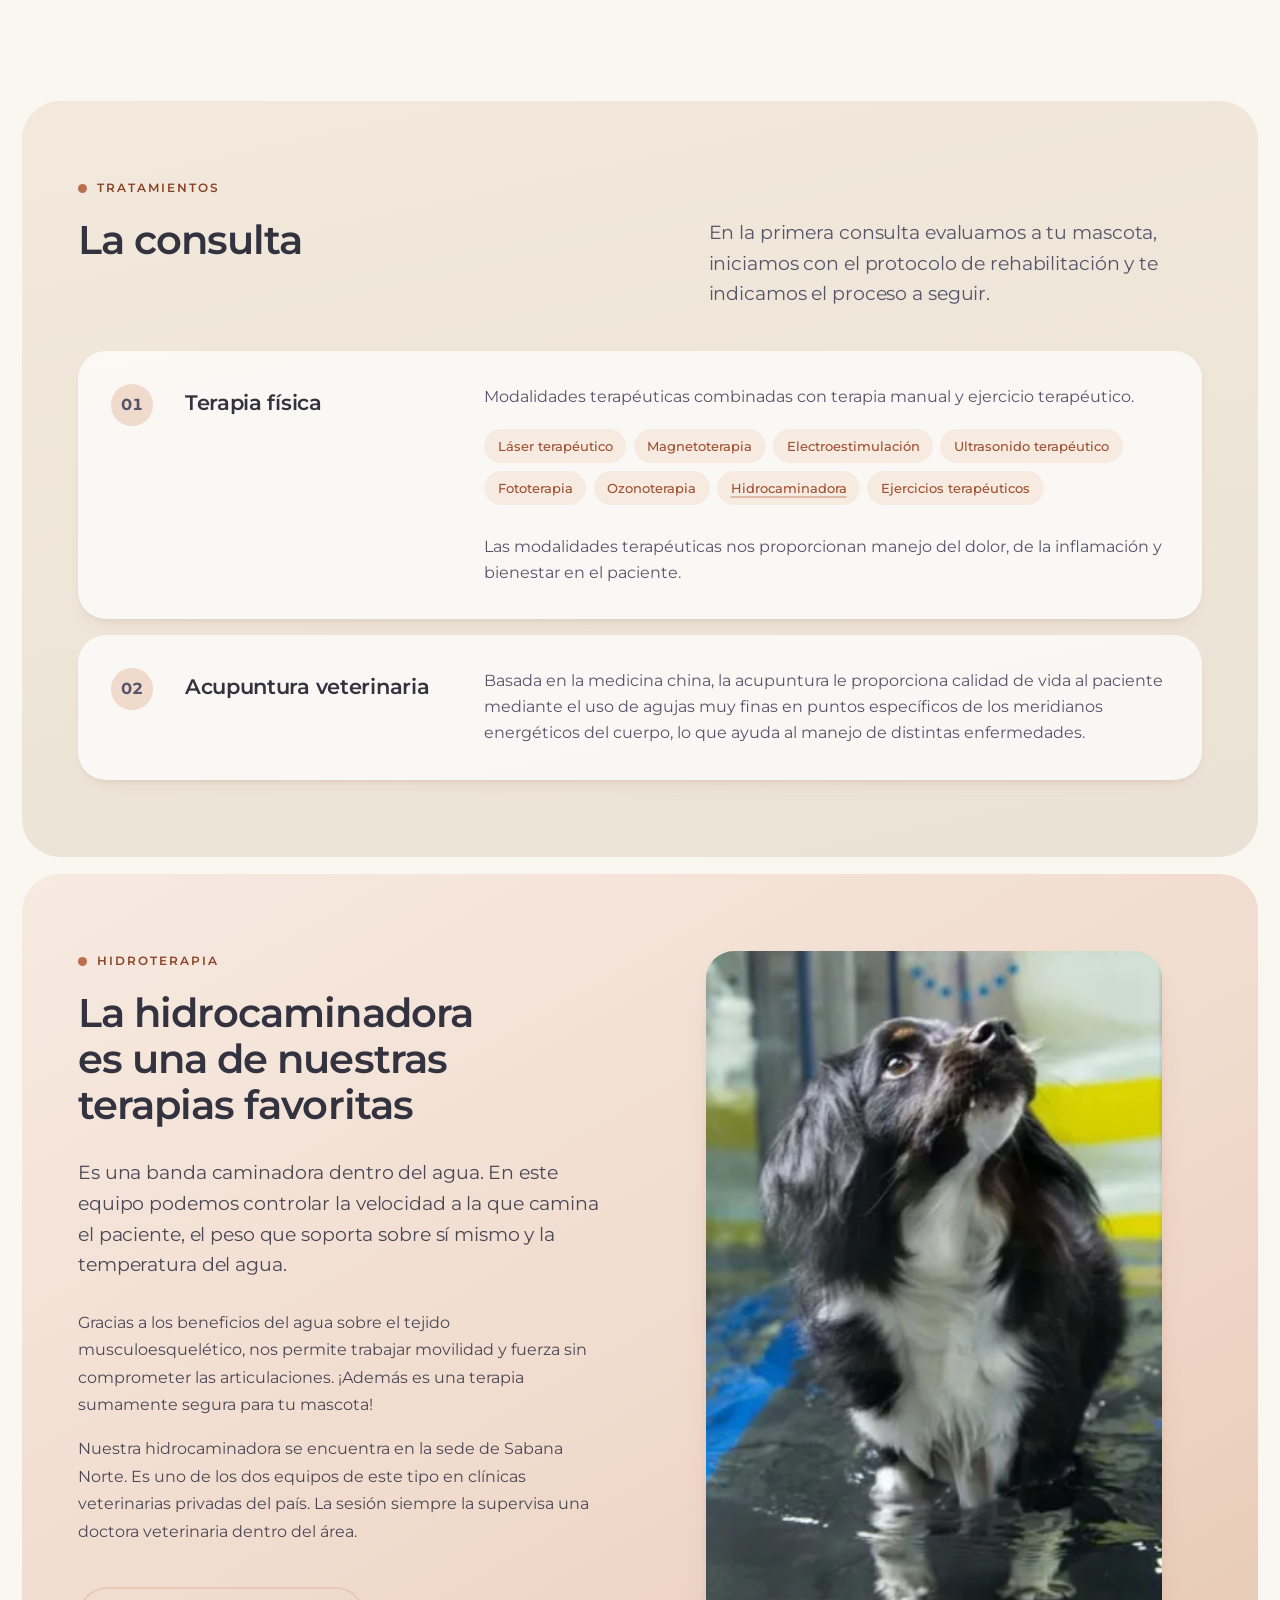
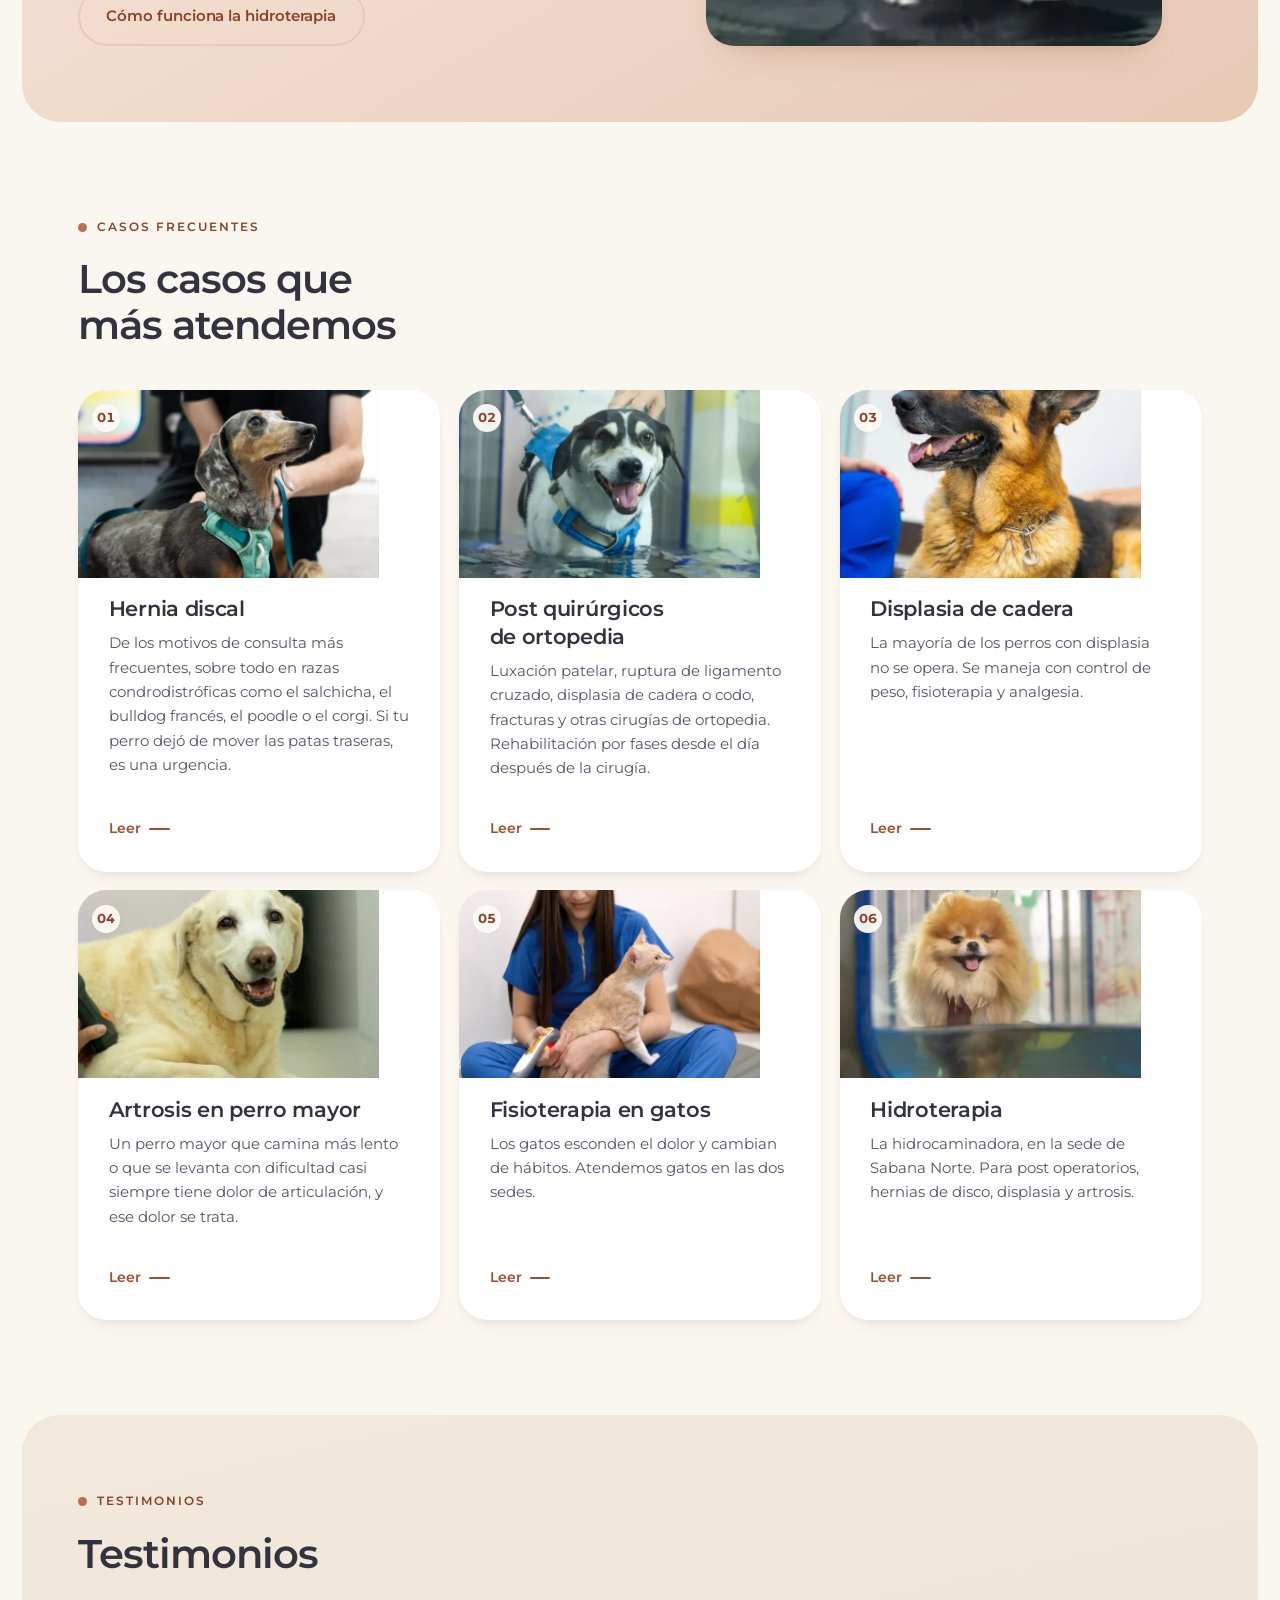
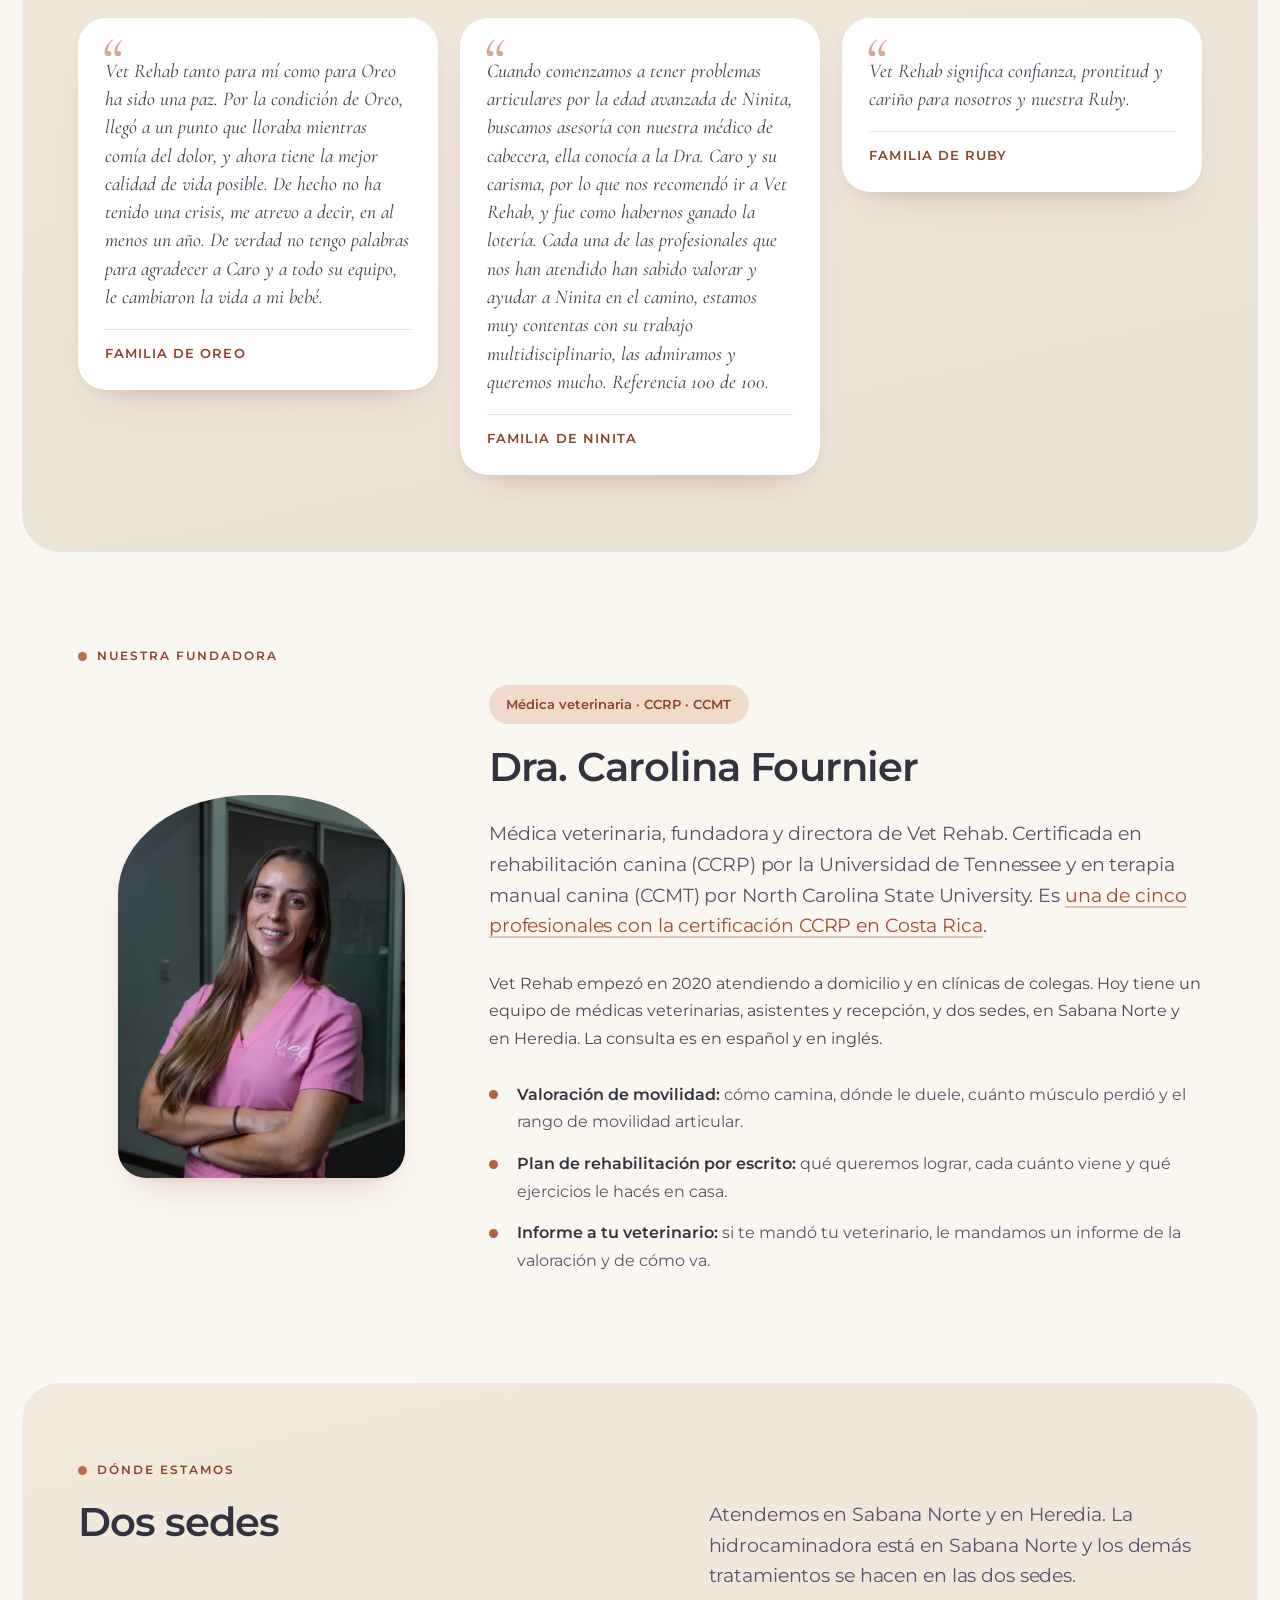
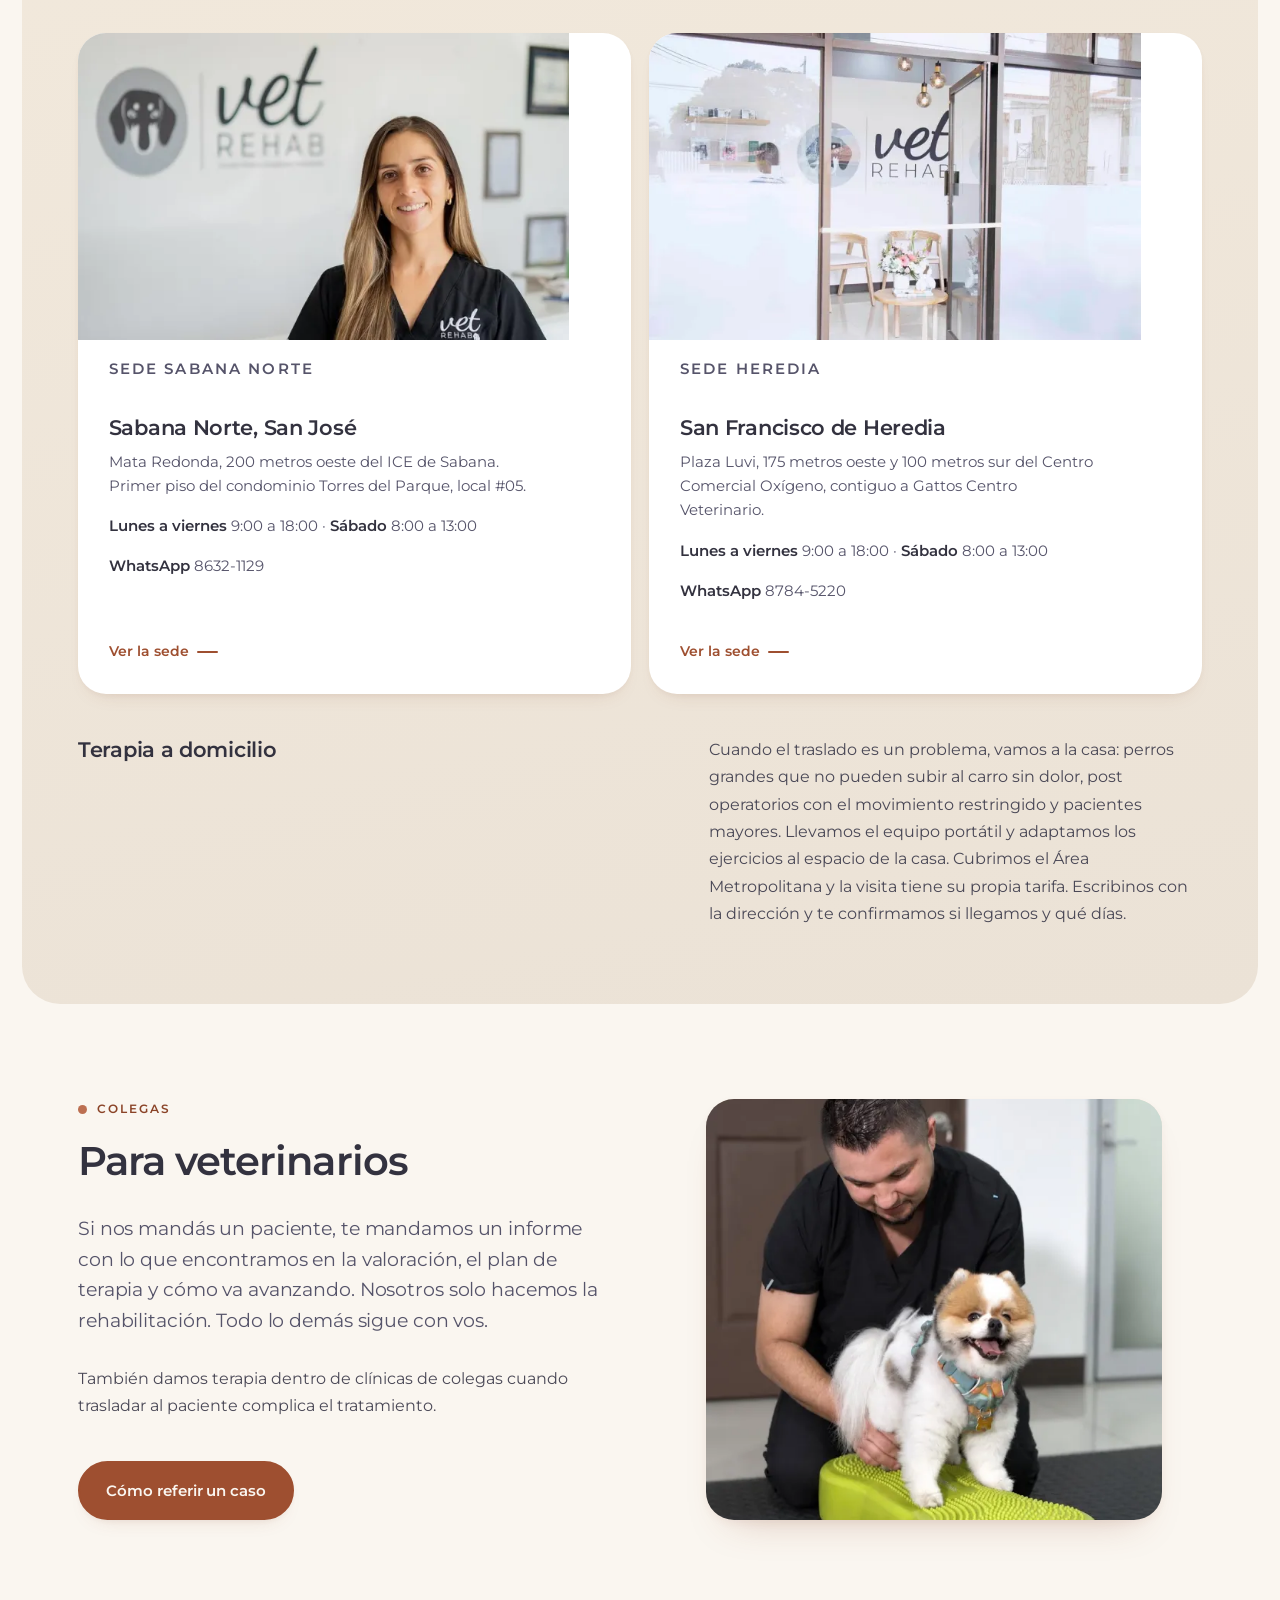
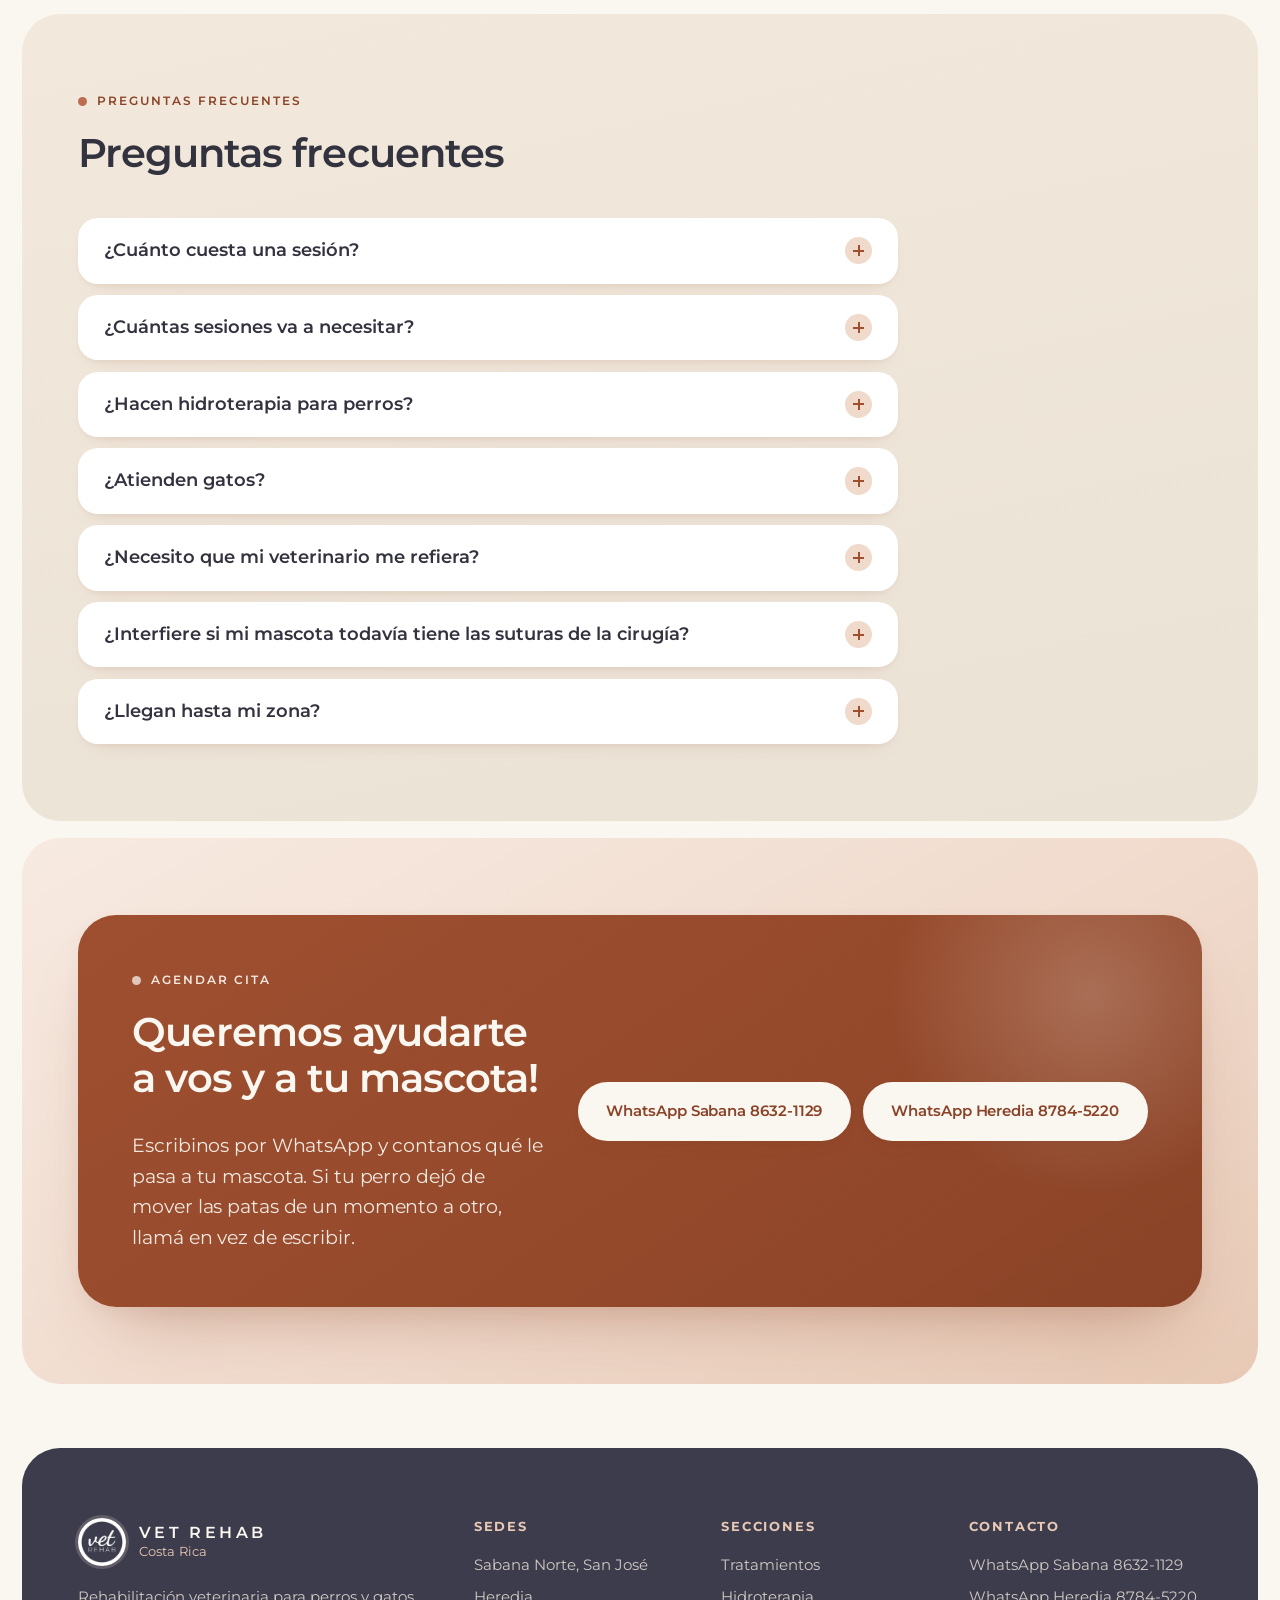
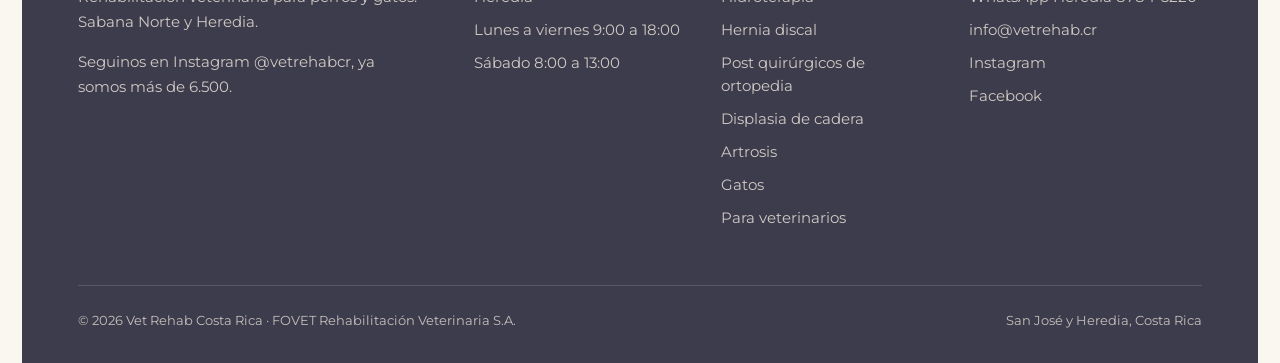
==== commit b68e8109: "SEO semanal 2026-10-26: FAQ de hidroterapia, fix JSON-LD, visibilidad - index.html: agrega pregunta " ====
--- a/site/index.html
+++ b/site/index.html
@@ -4,13 +4,13 @@
 <meta charset="utf-8">
 <meta name="viewport" content="width=device-width, initial-scale=1">
 <title>Rehabilitación veterinaria en Costa Rica | Vet Rehab</title>
-<meta name="description" content="Rehabilitación veterinaria para perros y gatos en Sabana Norte y Heredia. Terapia física, acupuntura e hidrocaminadora, con médicas especializadas.">
+<meta name="description" content="Rehabilitación veterinaria para perros y gatos en Sabana Norte y Heredia. Terapia física, acupuntura e hidrocaminadora, con médicas veterinarias especializadas.">
 <link rel="canonical" href="https://vetrehab.cr/">
 <meta property="og:type" content="website">
 <meta property="og:locale" content="es_CR">
 <meta property="og:site_name" content="Vet Rehab Costa Rica">
 <meta property="og:title" content="Rehabilitación veterinaria en Costa Rica | Vet Rehab">
-<meta property="og:description" content="Rehabilitación veterinaria para perros y gatos en Sabana Norte y Heredia. Terapia física, acupuntura e hidrocaminadora, con médicas especializadas.">
+<meta property="og:description" content="Rehabilitación veterinaria para perros y gatos en Sabana Norte y Heredia. Terapia física, acupuntura e hidrocaminadora, con médicas veterinarias especializadas.">
 <meta property="og:url" content="https://vetrehab.cr/">
 <meta property="og:image" content="https://vetrehab.cr/assets/img/hidrocaminadora-golden-01.jpg">
 <meta property="og:image:width" content="1080">
@@ -18,7 +18,7 @@
 <meta property="og:image:alt" content="Rehabilitación veterinaria en Costa Rica | Vet Rehab">
 <meta name="twitter:card" content="summary_large_image">
 <meta name="twitter:title" content="Rehabilitación veterinaria en Costa Rica | Vet Rehab">
-<meta name="twitter:description" content="Rehabilitación veterinaria para perros y gatos en Sabana Norte y Heredia. Terapia física, acupuntura e hidrocaminadora, con médicas especializadas.">
+<meta name="twitter:description" content="Rehabilitación veterinaria para perros y gatos en Sabana Norte y Heredia. Terapia física, acupuntura e hidrocaminadora, con médicas veterinarias especializadas.">
 <meta name="twitter:image" content="https://vetrehab.cr/assets/img/hidrocaminadora-golden-01.jpg">
 <meta name="theme-color" content="#3D3C4C">
 <link rel="icon" href="assets/icons/favicon-32.png" sizes="32x32" type="image/png">
@@ -345,10 +345,6 @@
 
     <div class="faq mt-3">
       <details>
-        <summary>¿Qué es la rehabilitación veterinaria?</summary>
-        <div class="faq-a"><p>Es un conjunto de modalidades terapéuticas y ejercicios que ayudan a controlar el dolor y la inflamación, promueven una cicatrización más temprana y fortalecen la musculatura y las articulaciones. La usamos antes y después de cirugías de ortopedia o neurología, y también en pacientes que no se operaron.</p></div>
-      </details>
-      <details>
         <summary>¿Cuánto cuesta una sesión?</summary>
         <div class="faq-a"><p>Los precios de la valoración, de las sesiones en clínica y de la visita a domicilio te los mandamos por WhatsApp. Contanos qué le pasa a tu mascota y de qué zona venís.</p></div>
         <!-- [PENDIENTE: Carolina pidió publicar los precios en lista. Sustituir este párrafo por la lista cuando los mande.] -->
@@ -356,6 +352,10 @@
       <details>
         <summary>¿Cuántas sesiones va a necesitar?</summary>
         <div class="faq-a"><p>Cada paciente y cada recuperación son distintos, por lo que debemos evaluarlo primero para poder darte un estimado de sesiones para una recuperación exitosa.</p></div>
+      </details>
+      <details>
+        <summary>¿Hacen hidroterapia para perros?</summary>
+        <div class="faq-a"><p>Sí, con la hidrocaminadora de la sede de Sabana Norte. La usamos en post operatorios, hernias de disco, displasia de cadera y artrosis. <a href="hidroterapia-perros.html">Cómo funciona la hidroterapia</a>.</p></div>
       </details>
       <details>
         <summary>¿Atienden gatos?</summary>
@@ -594,14 +594,6 @@
       "mainEntity": [
         {
           "@type": "Question",
-          "name": "¿Qué es la rehabilitación veterinaria?",
-          "acceptedAnswer": {
-            "@type": "Answer",
-            "text": "Es un conjunto de modalidades terapéuticas y ejercicios que ayudan a controlar el dolor y la inflamación, promueven una cicatrización más temprana y fortalecen la musculatura y las articulaciones. La usamos antes y después de cirugías de ortopedia o neurología, y también en pacientes que no se operaron."
-          }
-        },
-        {
-          "@type": "Question",
           "name": "¿Cuánto cuesta una sesión?",
           "acceptedAnswer": {
             "@type": "Answer",
@@ -614,6 +606,14 @@
           "acceptedAnswer": {
             "@type": "Answer",
             "text": "Cada paciente y cada recuperación son distintos, por lo que debemos evaluarlo primero para poder darte un estimado de sesiones para una recuperación exitosa."
+          }
+        },
+        {
+          "@type": "Question",
+          "name": "¿Hacen hidroterapia para perros?",
+          "acceptedAnswer": {
+            "@type": "Answer",
+            "text": "Sí, con la hidrocaminadora de la sede de Sabana Norte. La usamos en post operatorios, hernias de disco, displasia de cadera y artrosis."
           }
         },
         {
@@ -670,16 +670,16 @@
     },
     {
       "@type": "WebPage",
-      "@id": "https://vetrehab.cr/index.html#webpage",
-      "url": "https://vetrehab.cr/index.html",
+      "@id": "https://vetrehab.cr/#webpage",
+      "url": "https://vetrehab.cr/",
       "name": "Rehabilitación veterinaria en Costa Rica | Vet Rehab",
-      "description": "Rehabilitación veterinaria para perros y gatos en Sabana Norte y Heredia. Terapia física, acupuntura e hidrocaminadora, con médicas especializadas.",
+      "description": "Rehabilitación veterinaria para perros y gatos en Sabana Norte y Heredia. Terapia física, acupuntura e hidrocaminadora, con médicas veterinarias especializadas.",
       "inLanguage": "es-CR",
       "isPartOf": {
         "@id": "https://vetrehab.cr/#website"
       },
       "primaryImageOfPage": "https://vetrehab.cr/assets/img/hidrocaminadora-golden-01.jpg",
-      "dateModified": "2026-10-19",
+      "dateModified": "2026-10-26",
       "publisher": {
         "@id": "https://vetrehab.cr/#organization"
       },
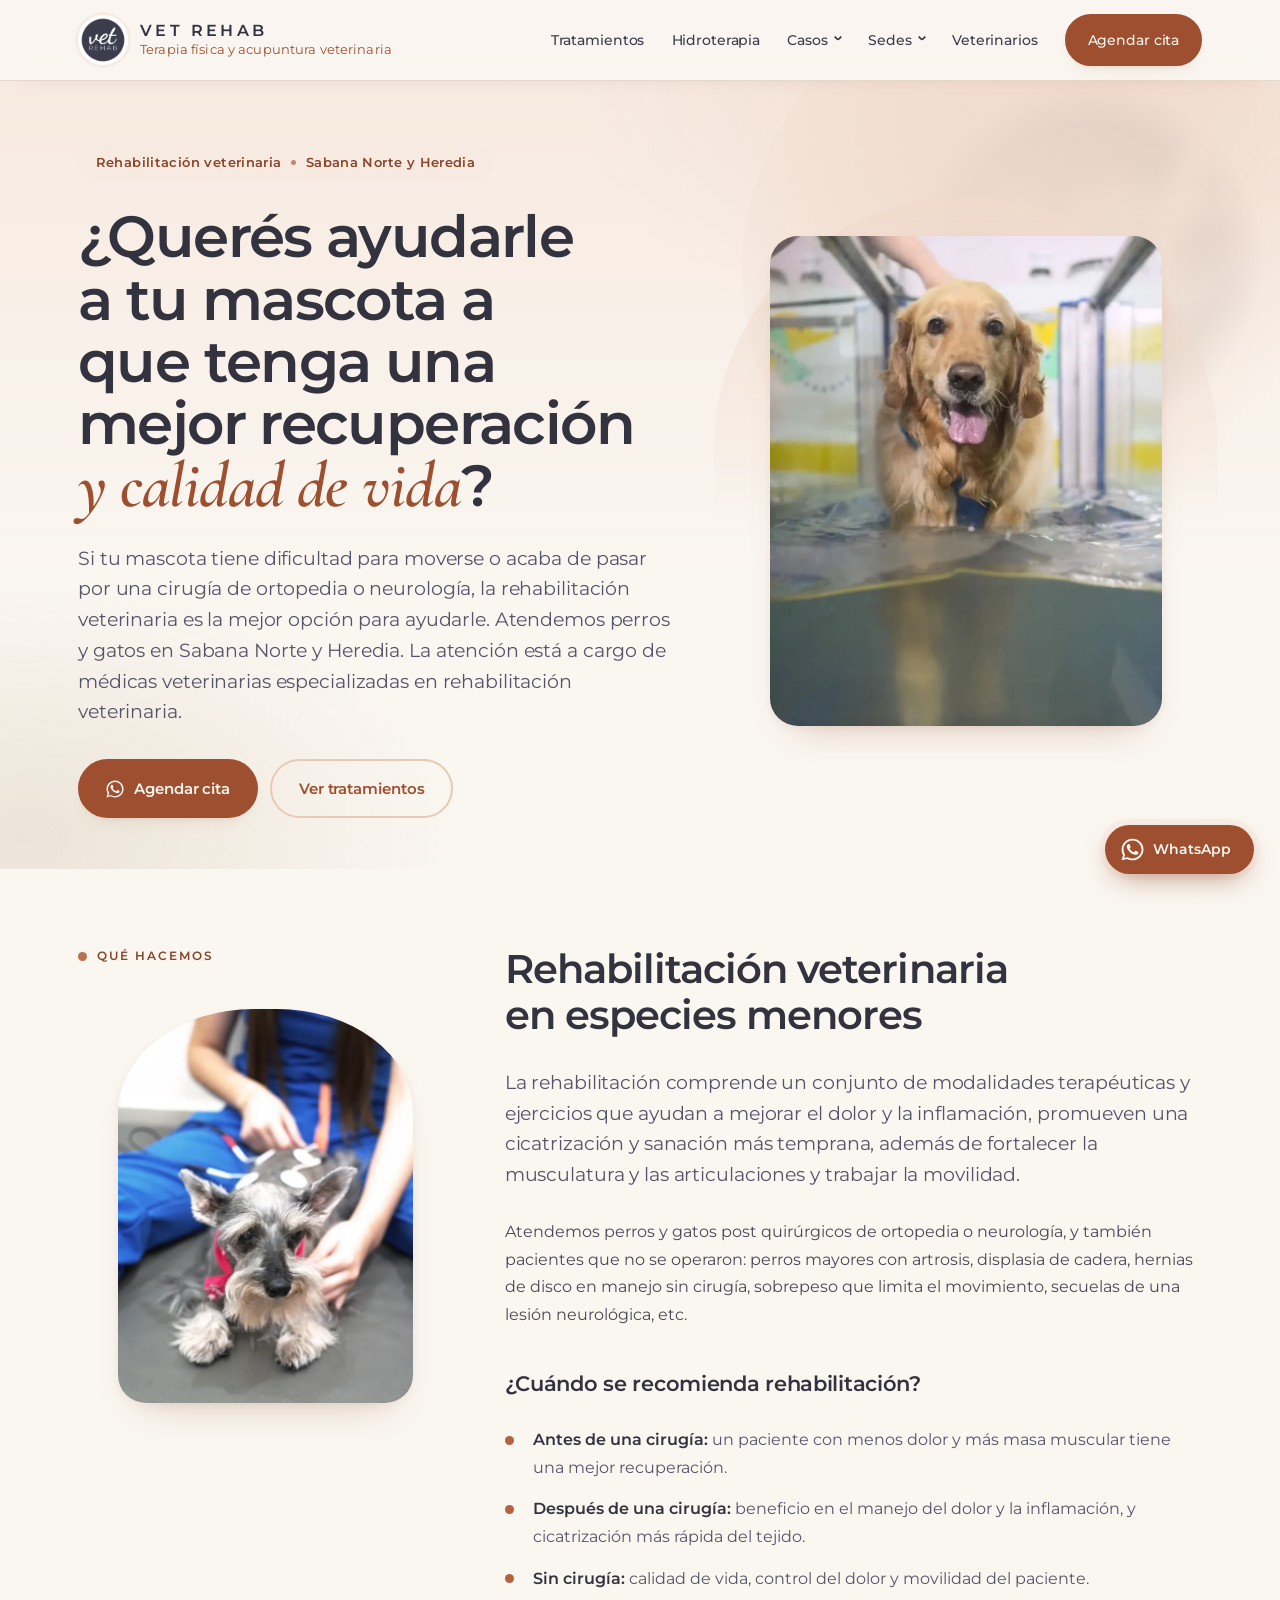
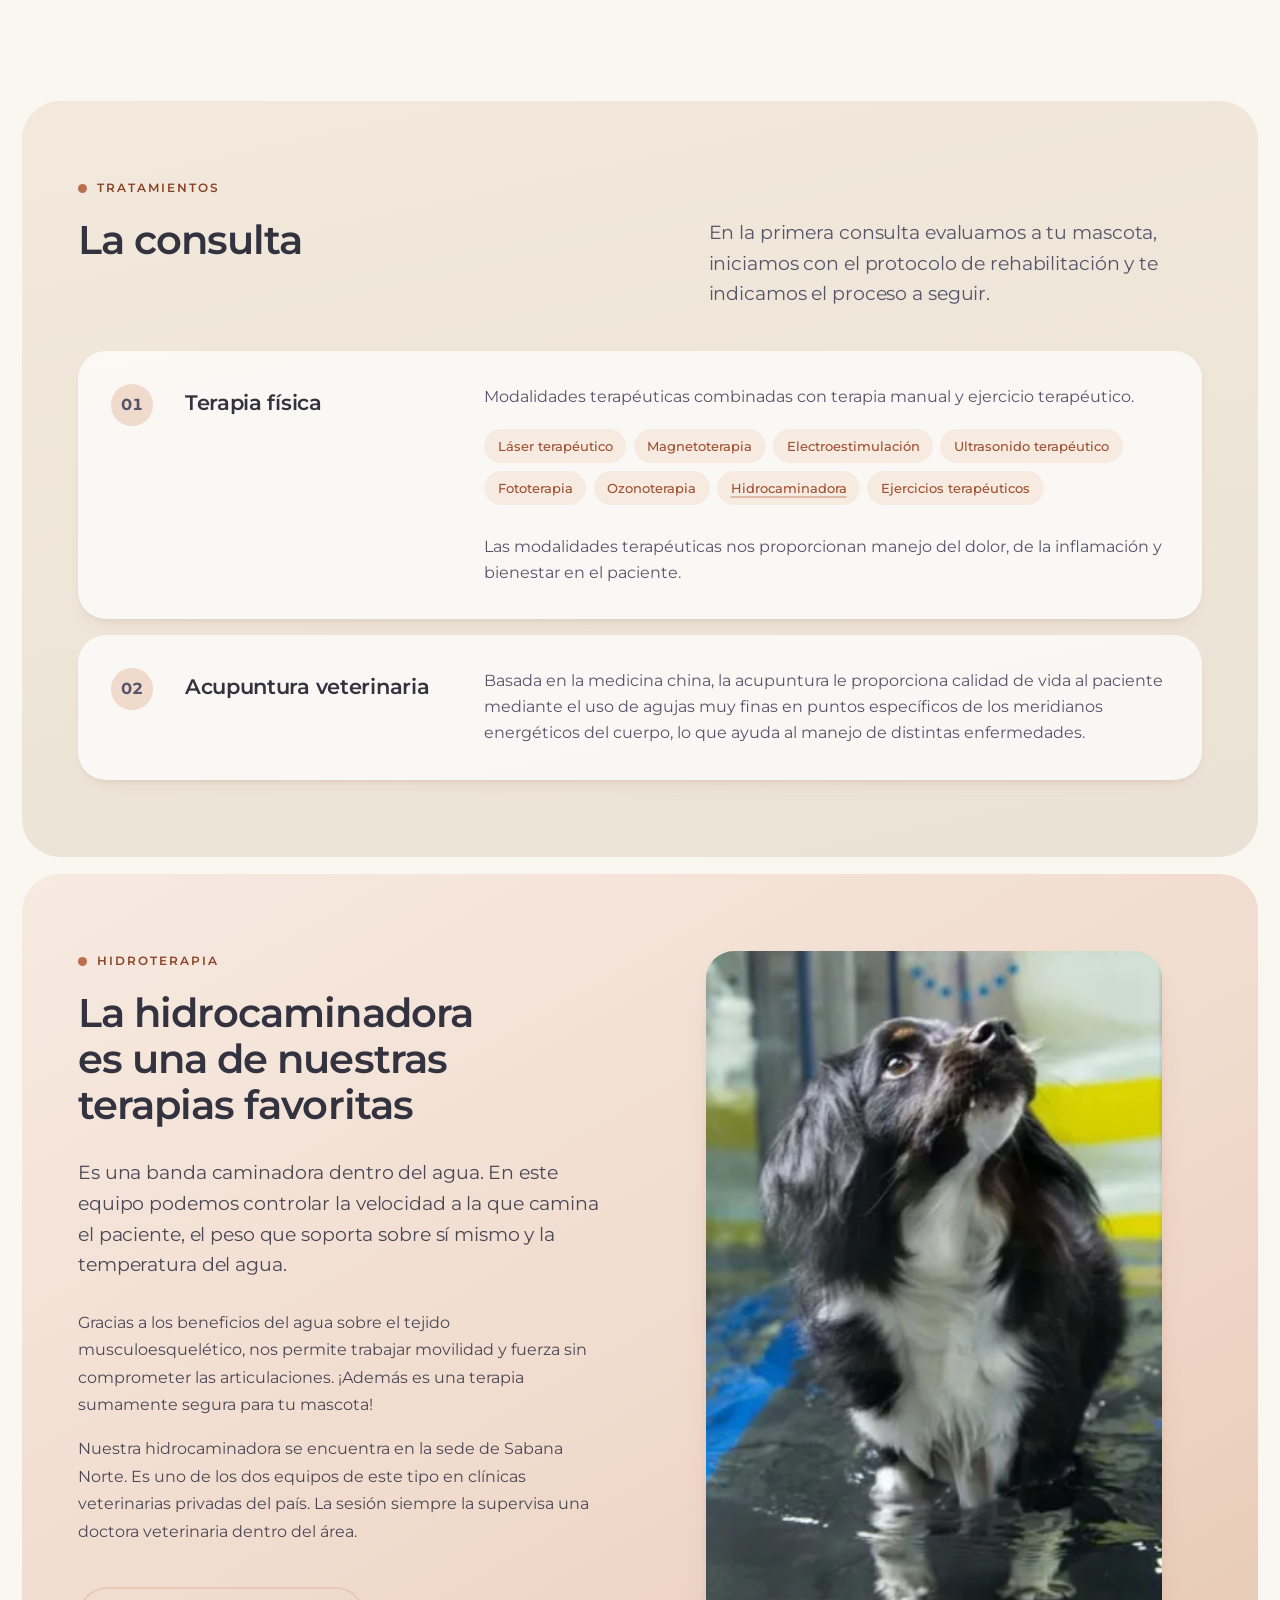
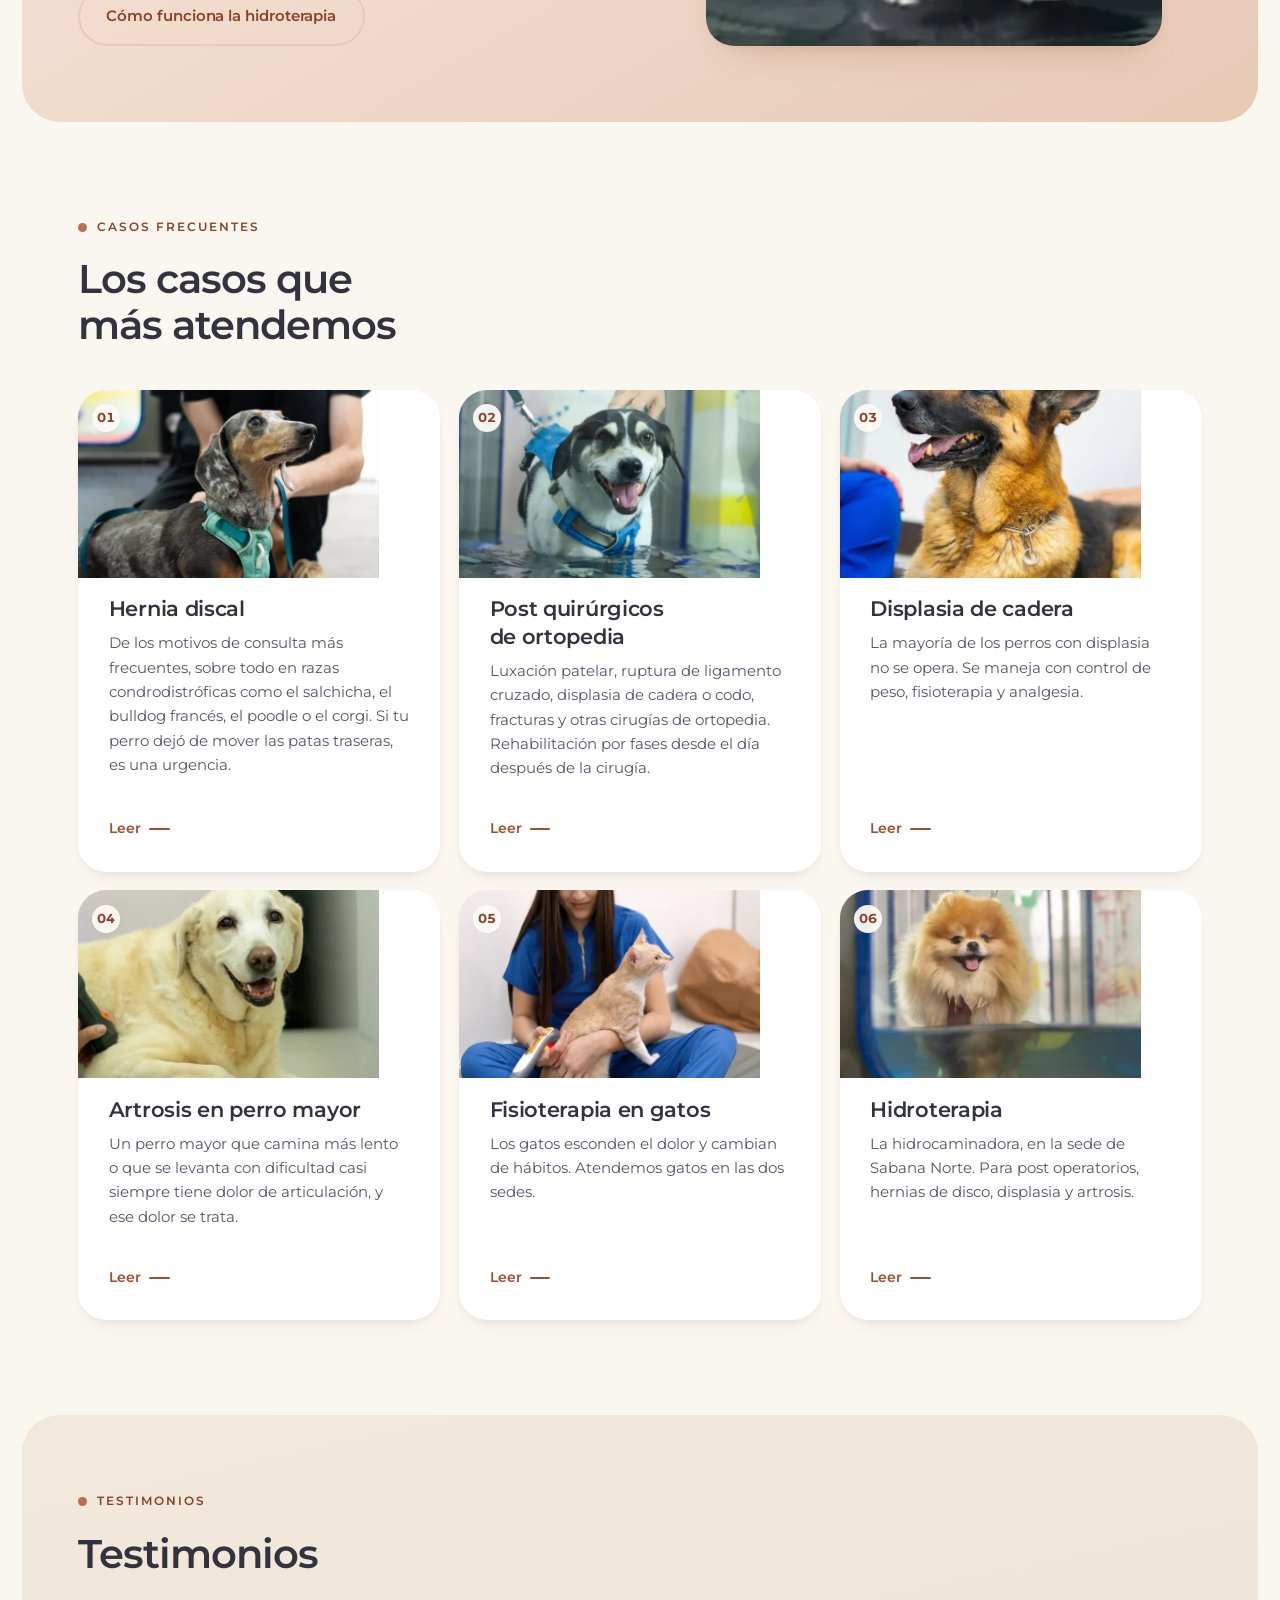
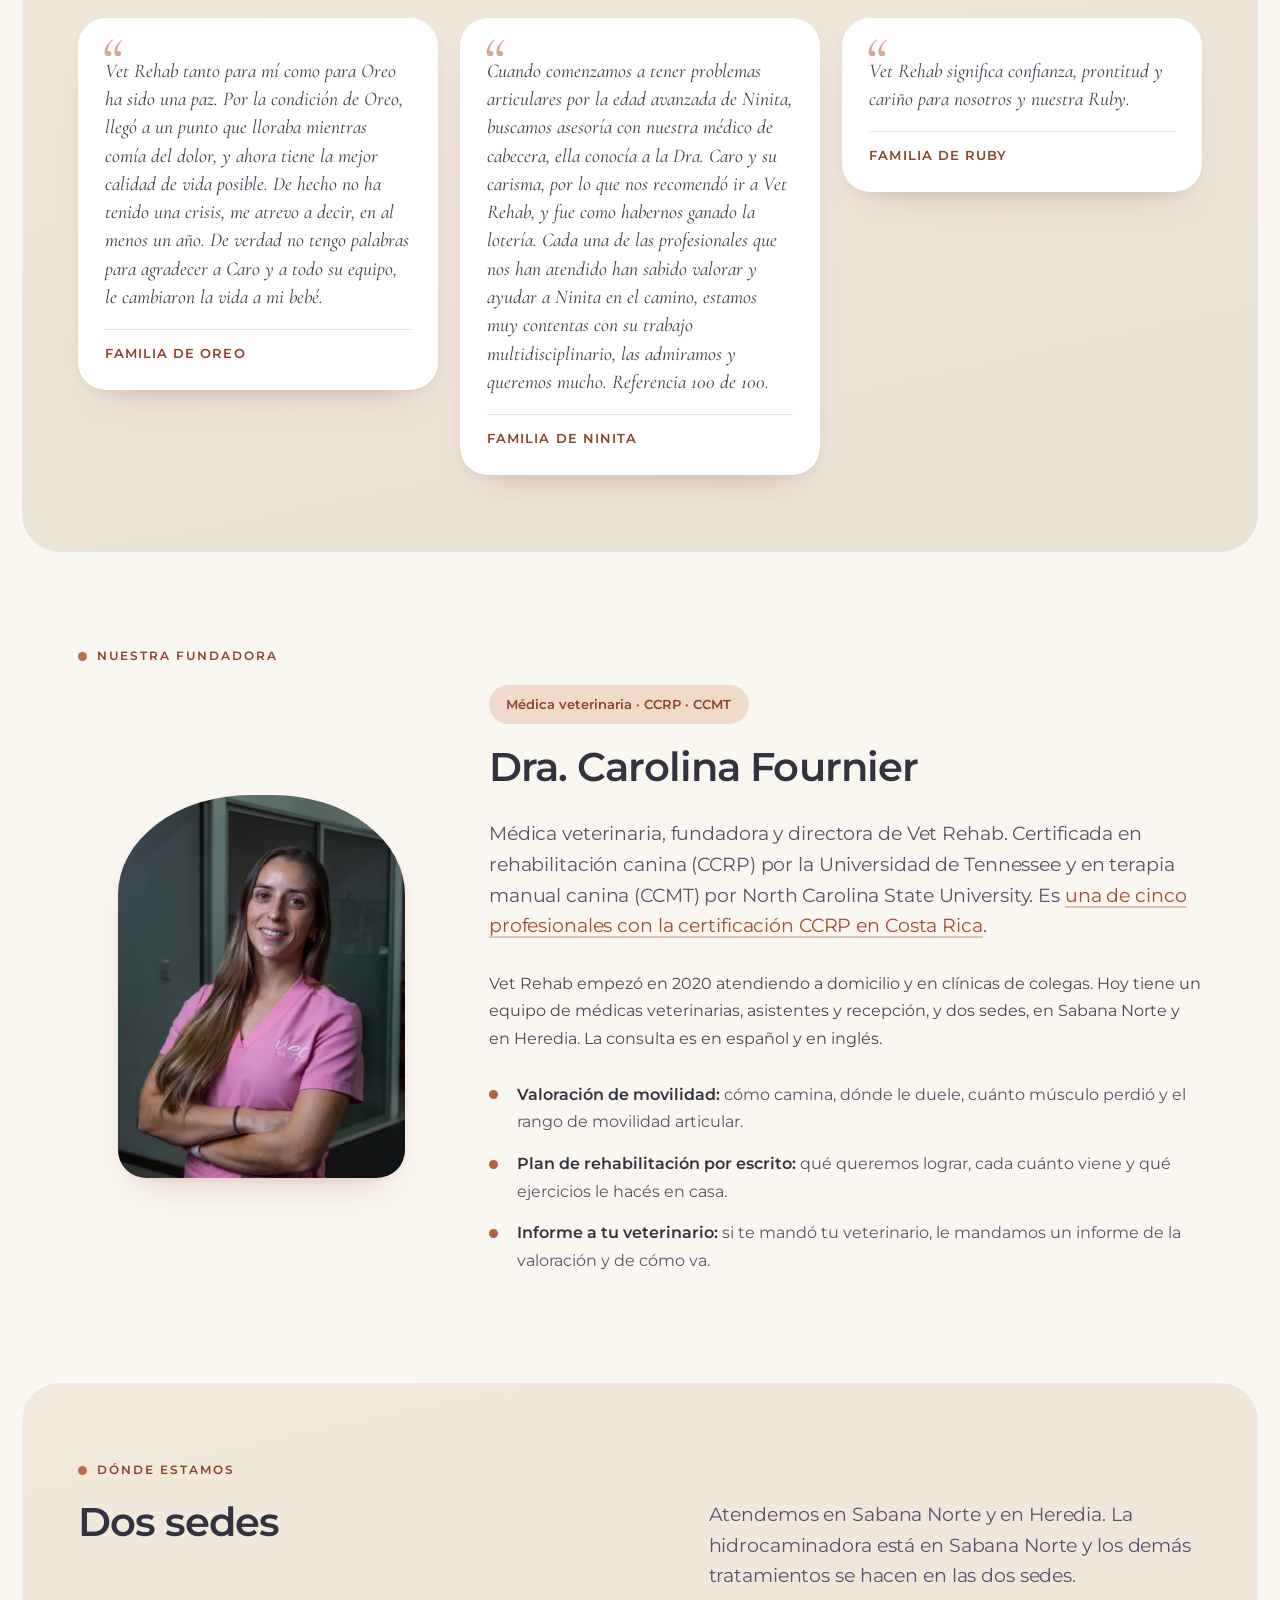
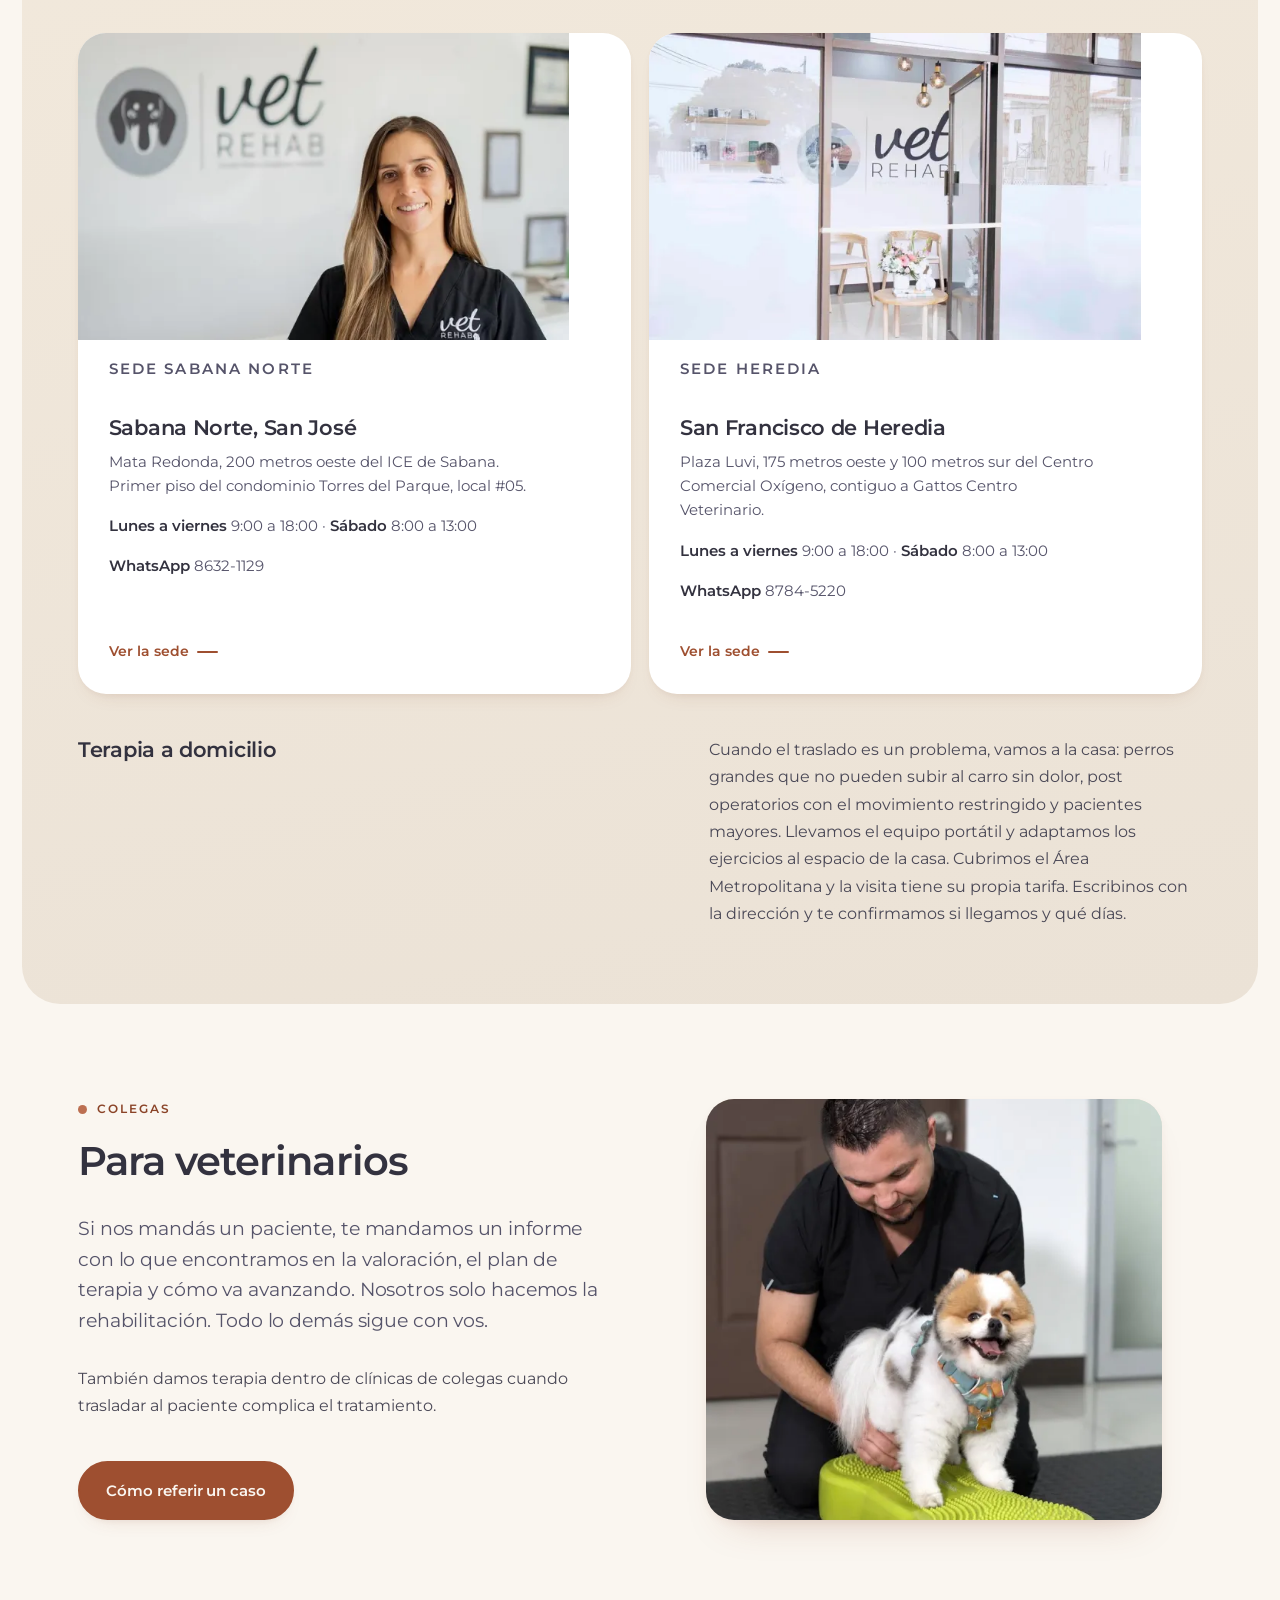
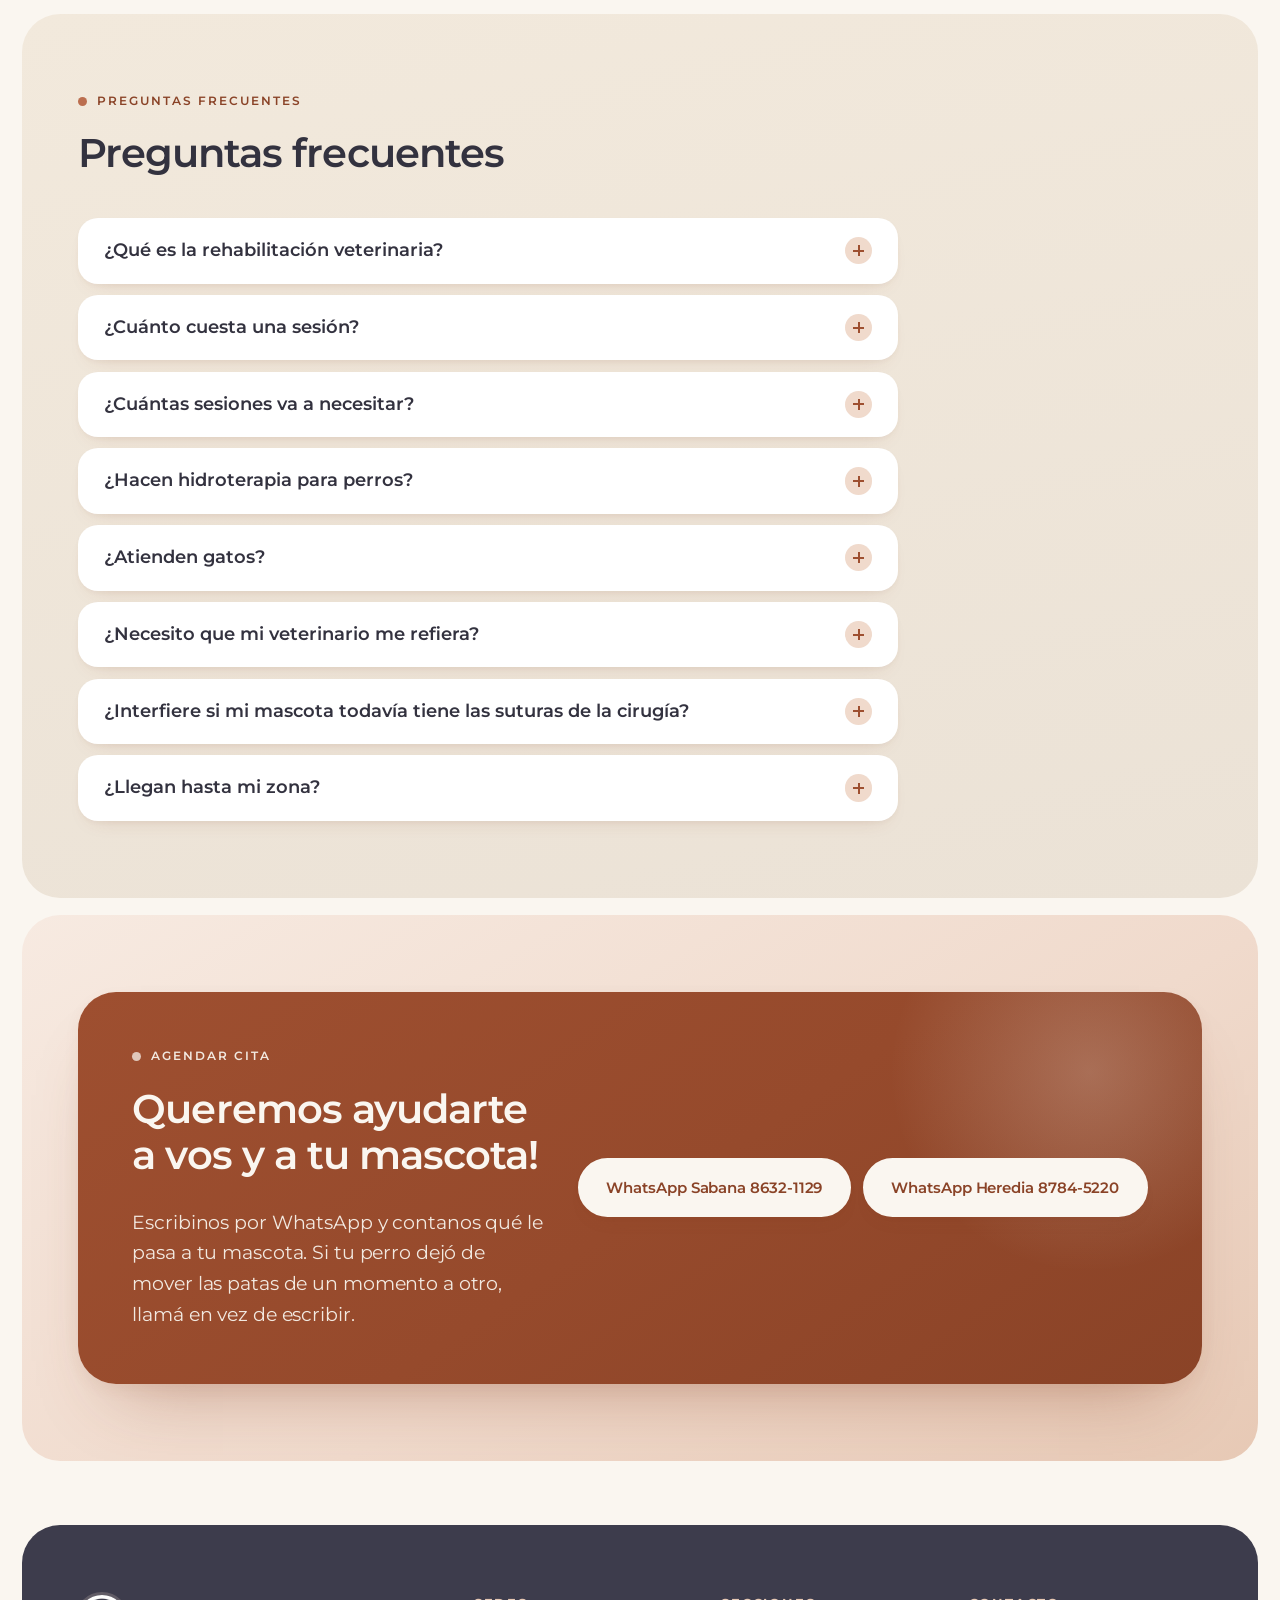
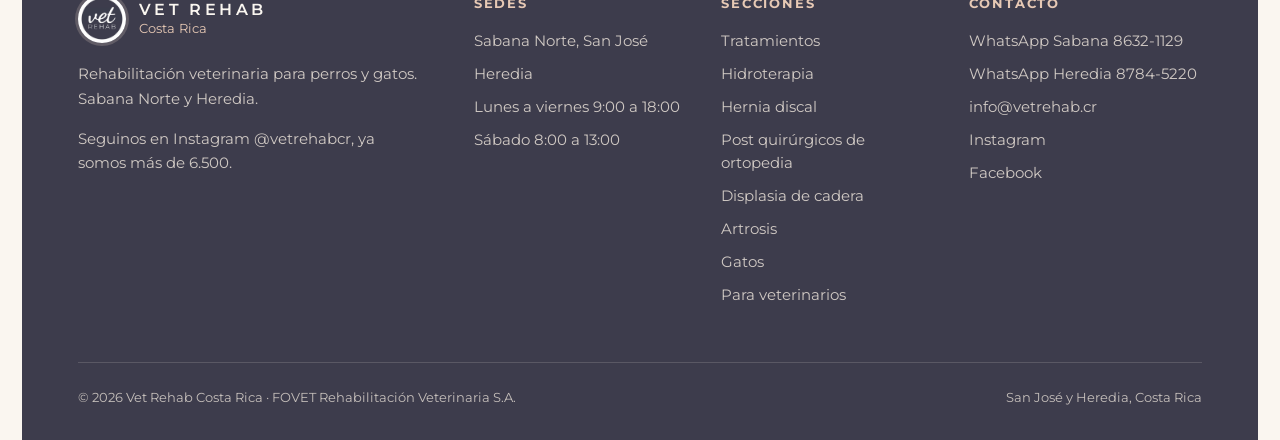
==== commit cf8e30da: "Merge seo-weekly-2026-10-19 into seo-weekly-2026-10-26 Both PRs independently landed the same wrangl" ====
--- a/site/index.html
+++ b/site/index.html
@@ -4,13 +4,13 @@
 <meta charset="utf-8">
 <meta name="viewport" content="width=device-width, initial-scale=1">
 <title>Rehabilitación veterinaria en Costa Rica | Vet Rehab</title>
-<meta name="description" content="Rehabilitación veterinaria para perros y gatos en Sabana Norte y Heredia. Terapia física, acupuntura e hidrocaminadora, con médicas veterinarias especializadas.">
+<meta name="description" content="Rehabilitación veterinaria para perros y gatos en Sabana Norte y Heredia. Terapia física, acupuntura e hidrocaminadora con médicas especializadas.">
 <link rel="canonical" href="https://vetrehab.cr/">
 <meta property="og:type" content="website">
 <meta property="og:locale" content="es_CR">
 <meta property="og:site_name" content="Vet Rehab Costa Rica">
 <meta property="og:title" content="Rehabilitación veterinaria en Costa Rica | Vet Rehab">
-<meta property="og:description" content="Rehabilitación veterinaria para perros y gatos en Sabana Norte y Heredia. Terapia física, acupuntura e hidrocaminadora, con médicas veterinarias especializadas.">
+<meta property="og:description" content="Rehabilitación veterinaria para perros y gatos en Sabana Norte y Heredia. Terapia física, acupuntura e hidrocaminadora con médicas especializadas.">
 <meta property="og:url" content="https://vetrehab.cr/">
 <meta property="og:image" content="https://vetrehab.cr/assets/img/hidrocaminadora-golden-01.jpg">
 <meta property="og:image:width" content="1080">
@@ -18,7 +18,7 @@
 <meta property="og:image:alt" content="Rehabilitación veterinaria en Costa Rica | Vet Rehab">
 <meta name="twitter:card" content="summary_large_image">
 <meta name="twitter:title" content="Rehabilitación veterinaria en Costa Rica | Vet Rehab">
-<meta name="twitter:description" content="Rehabilitación veterinaria para perros y gatos en Sabana Norte y Heredia. Terapia física, acupuntura e hidrocaminadora, con médicas veterinarias especializadas.">
+<meta name="twitter:description" content="Rehabilitación veterinaria para perros y gatos en Sabana Norte y Heredia. Terapia física, acupuntura e hidrocaminadora con médicas especializadas.">
 <meta name="twitter:image" content="https://vetrehab.cr/assets/img/hidrocaminadora-golden-01.jpg">
 <meta name="theme-color" content="#3D3C4C">
 <link rel="icon" href="assets/icons/favicon-32.png" sizes="32x32" type="image/png">
@@ -345,6 +345,10 @@
 
     <div class="faq mt-3">
       <details>
+        <summary>¿Qué es la rehabilitación veterinaria?</summary>
+        <div class="faq-a"><p>Es un conjunto de modalidades terapéuticas y ejercicios que ayudan a controlar el dolor y la inflamación, promueven una cicatrización más temprana y fortalecen la musculatura y las articulaciones. La usamos antes y después de cirugías de ortopedia o neurología, y también en pacientes que no se operaron.</p></div>
+      </details>
+      <details>
         <summary>¿Cuánto cuesta una sesión?</summary>
         <div class="faq-a"><p>Los precios de la valoración, de las sesiones en clínica y de la visita a domicilio te los mandamos por WhatsApp. Contanos qué le pasa a tu mascota y de qué zona venís.</p></div>
         <!-- [PENDIENTE: Carolina pidió publicar los precios en lista. Sustituir este párrafo por la lista cuando los mande.] -->
@@ -594,6 +598,14 @@
       "mainEntity": [
         {
           "@type": "Question",
+          "name": "¿Qué es la rehabilitación veterinaria?",
+          "acceptedAnswer": {
+            "@type": "Answer",
+            "text": "Es un conjunto de modalidades terapéuticas y ejercicios que ayudan a controlar el dolor y la inflamación, promueven una cicatrización más temprana y fortalecen la musculatura y las articulaciones. La usamos antes y después de cirugías de ortopedia o neurología, y también en pacientes que no se operaron."
+          }
+        },
+        {
+          "@type": "Question",
           "name": "¿Cuánto cuesta una sesión?",
           "acceptedAnswer": {
             "@type": "Answer",
@@ -673,7 +685,7 @@
       "@id": "https://vetrehab.cr/#webpage",
       "url": "https://vetrehab.cr/",
       "name": "Rehabilitación veterinaria en Costa Rica | Vet Rehab",
-      "description": "Rehabilitación veterinaria para perros y gatos en Sabana Norte y Heredia. Terapia física, acupuntura e hidrocaminadora, con médicas veterinarias especializadas.",
+      "description": "Rehabilitación veterinaria para perros y gatos en Sabana Norte y Heredia. Terapia física, acupuntura e hidrocaminadora con médicas especializadas.",
       "inLanguage": "es-CR",
       "isPartOf": {
         "@id": "https://vetrehab.cr/#website"
